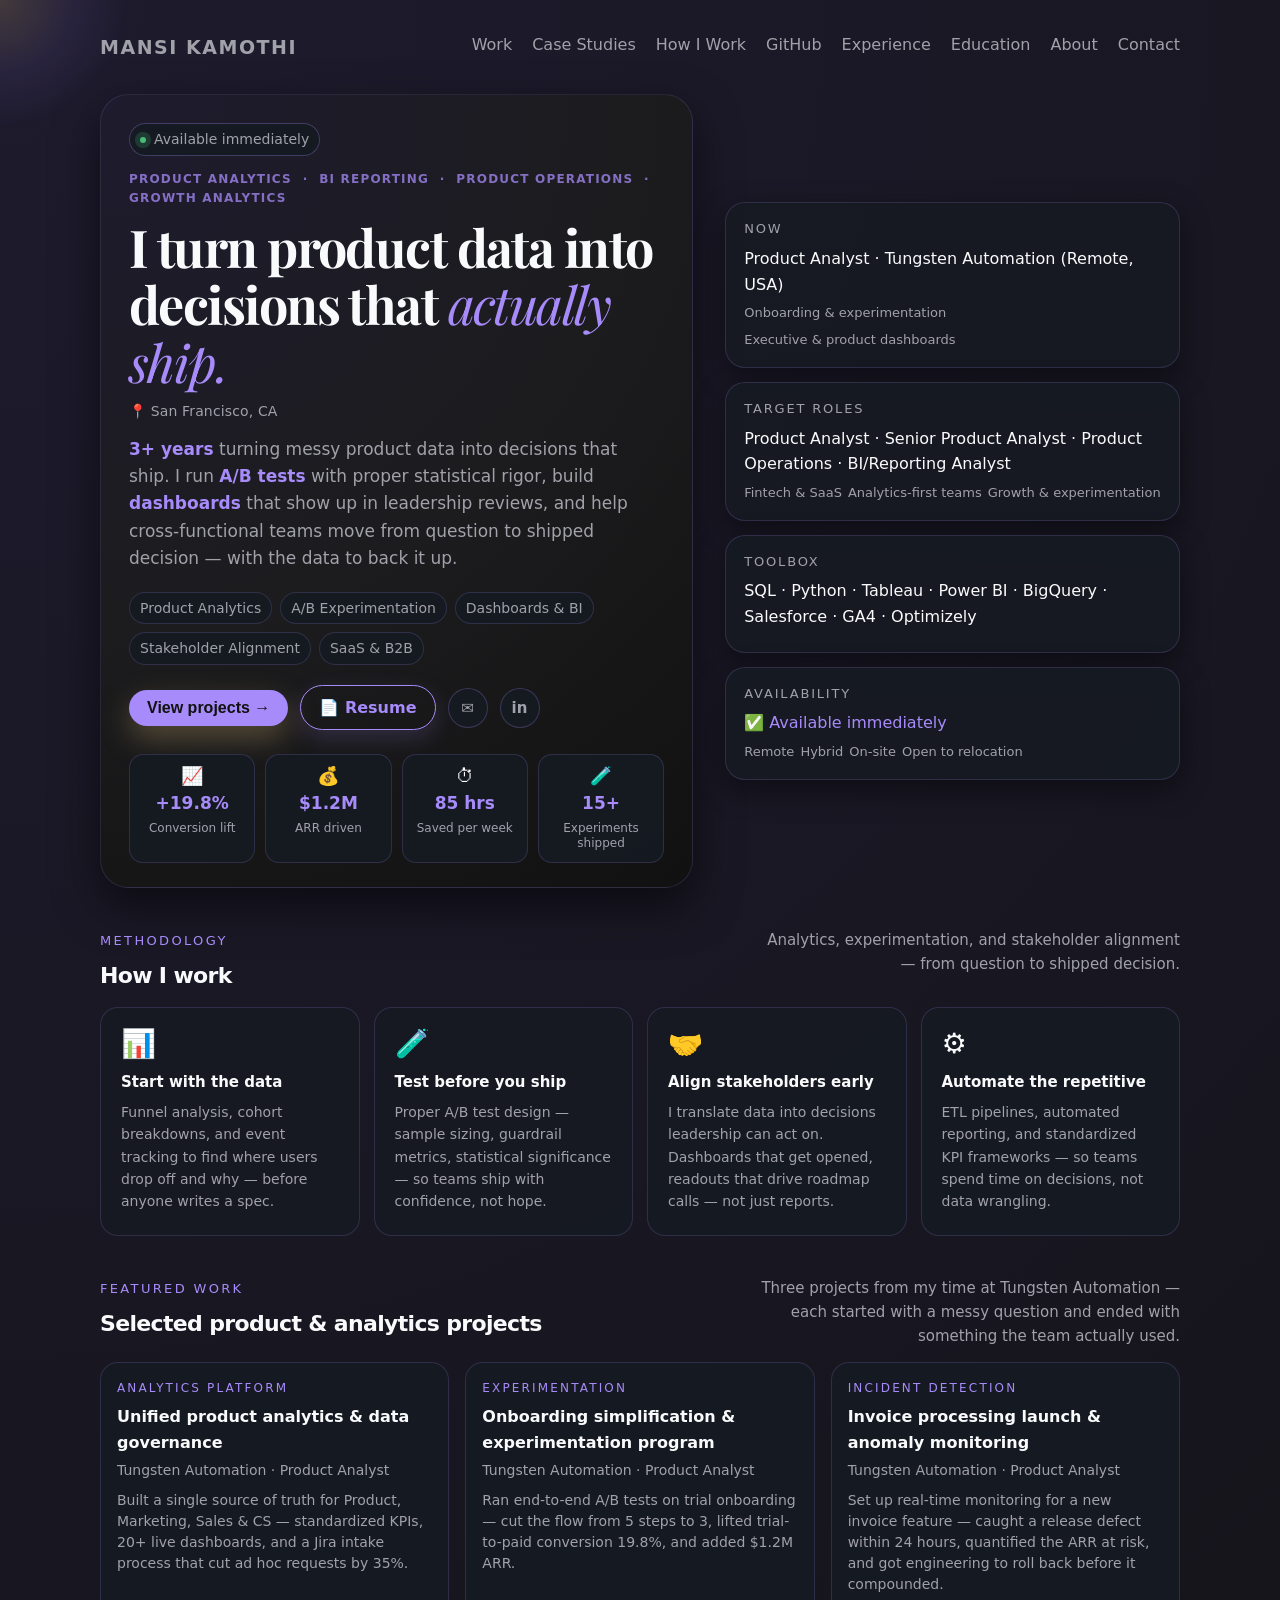
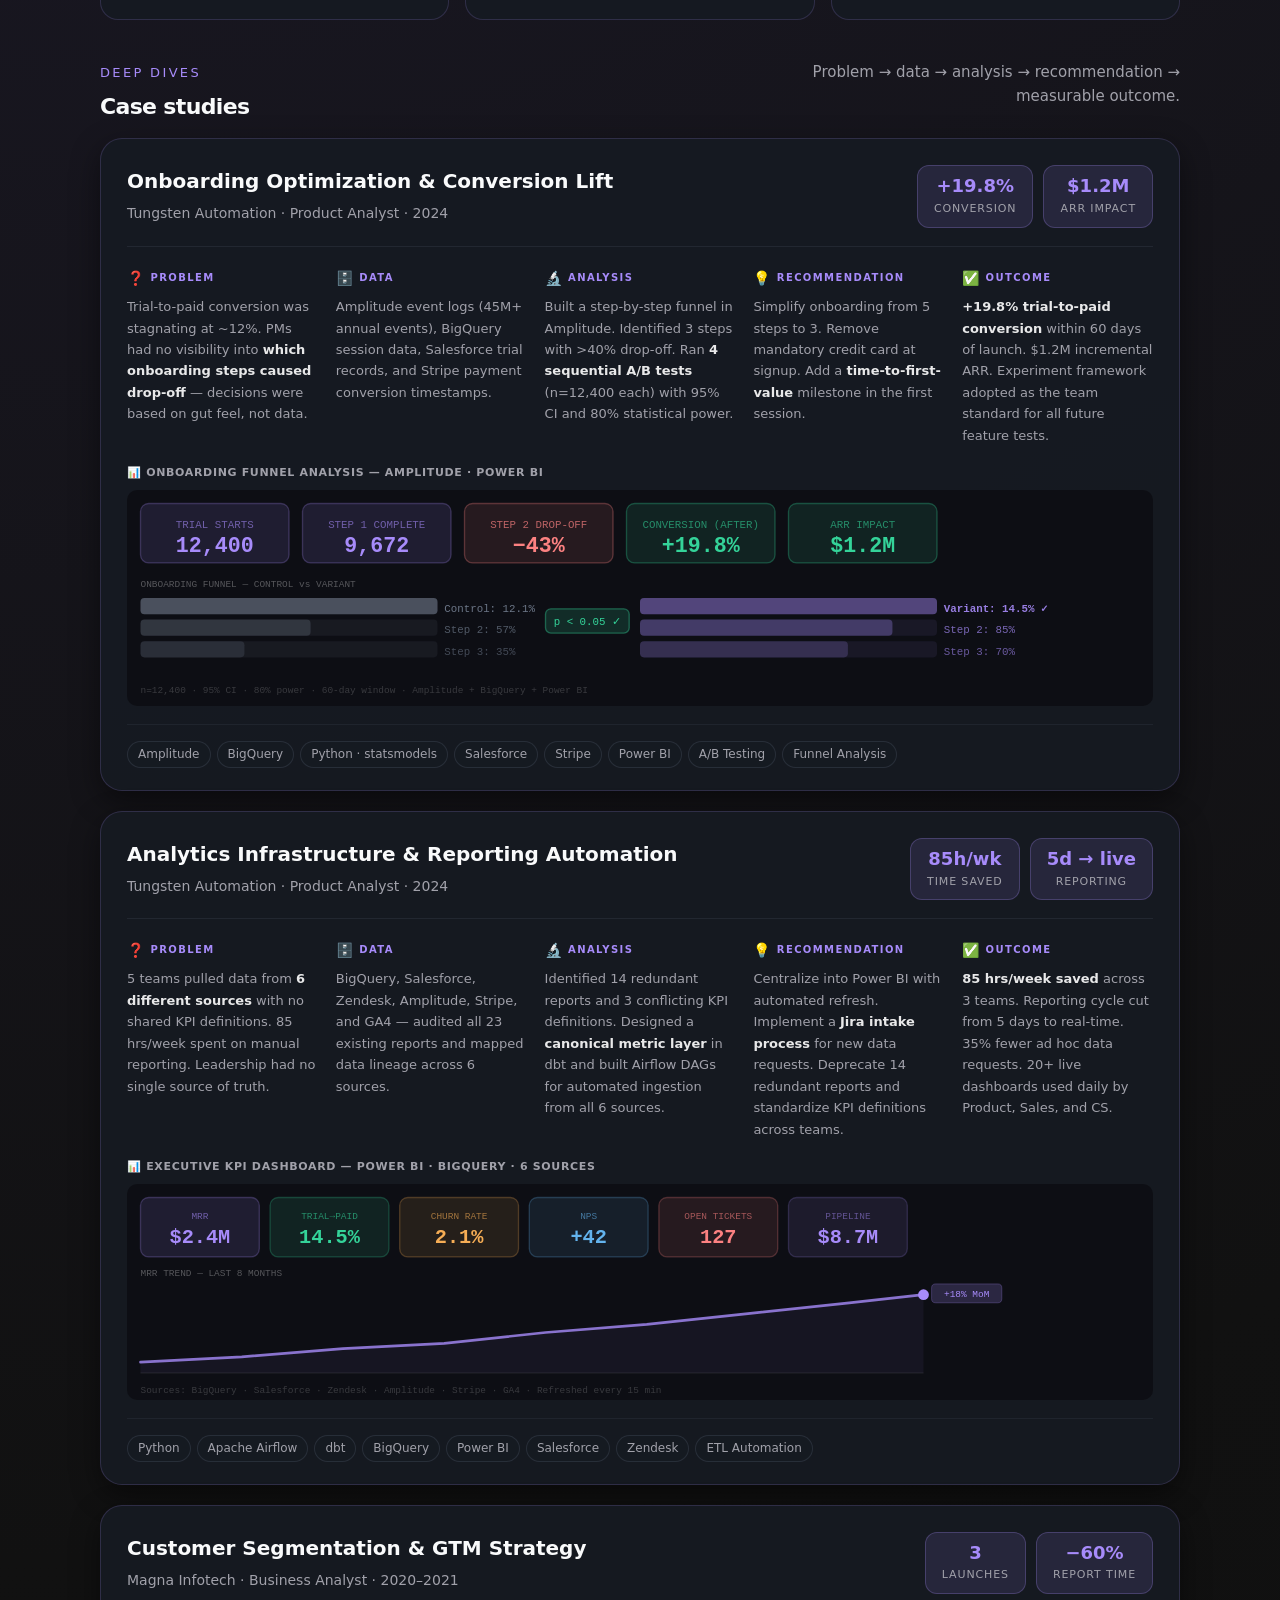
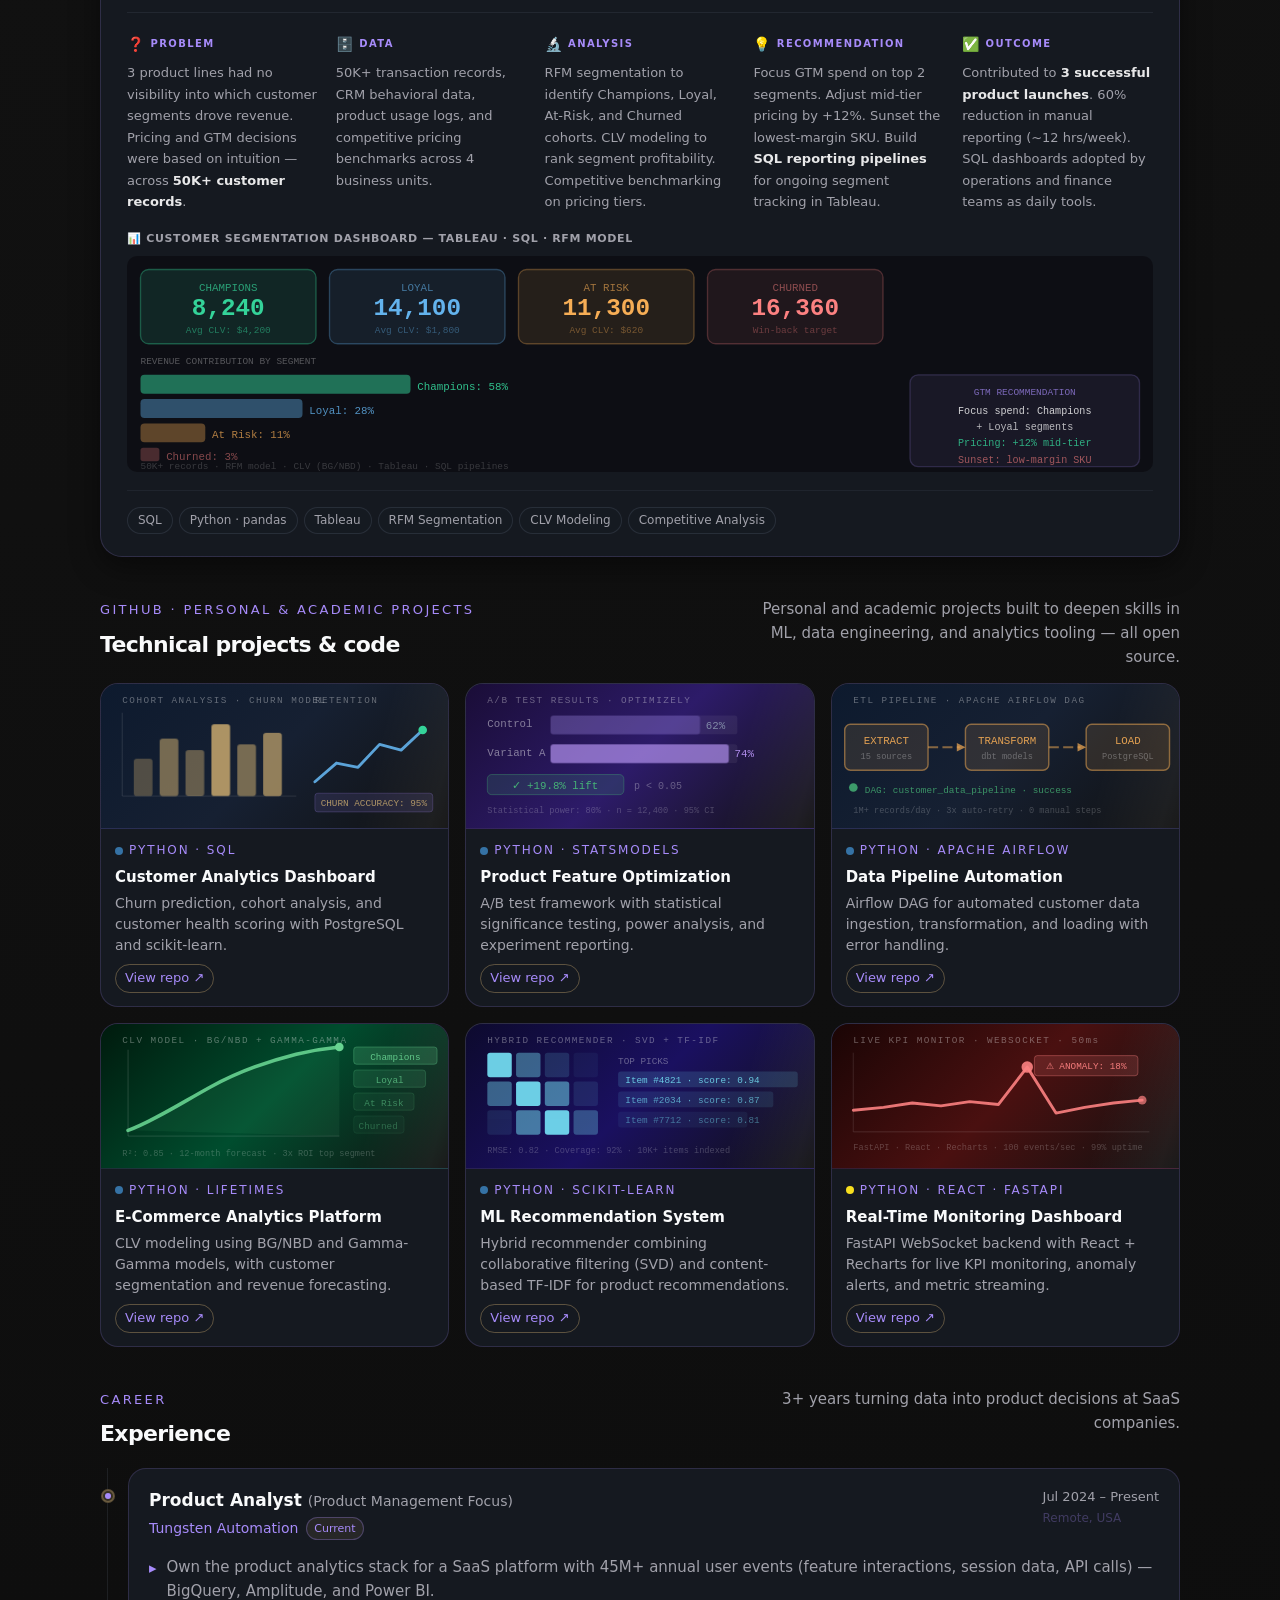
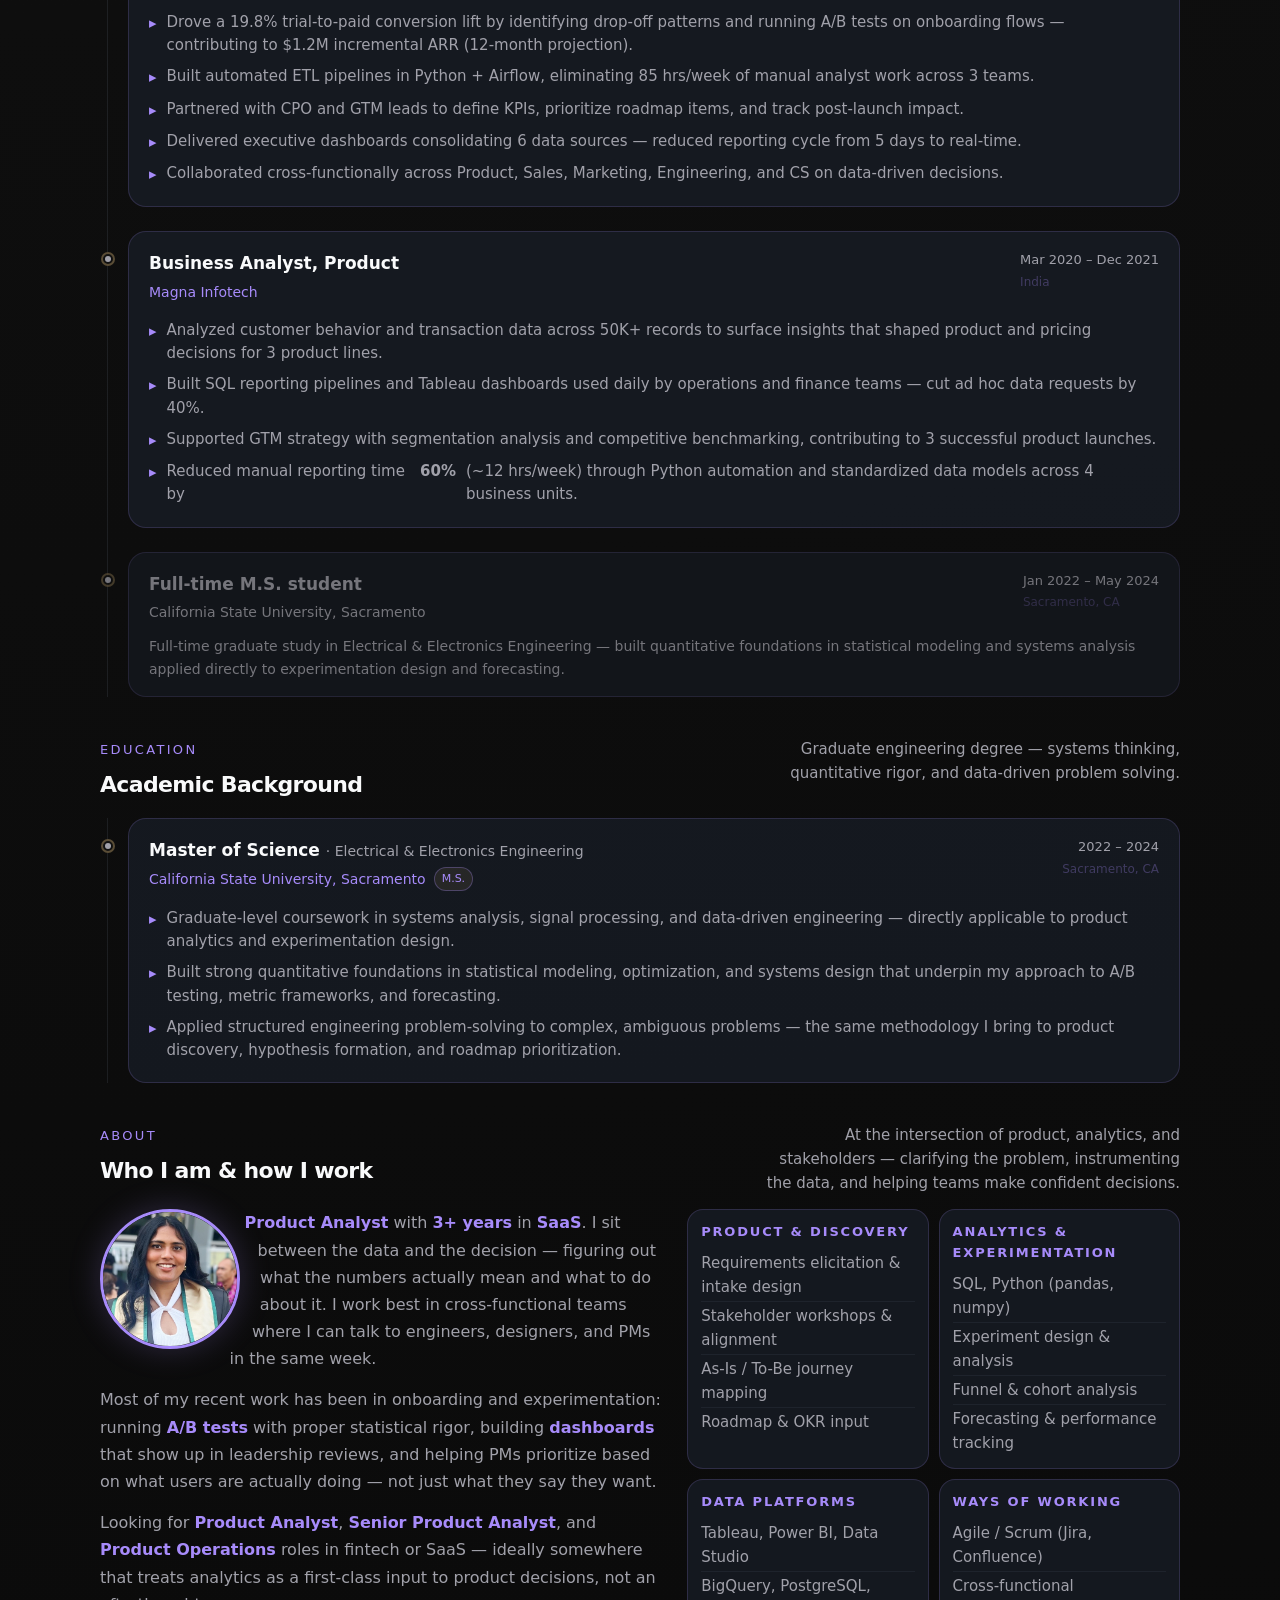
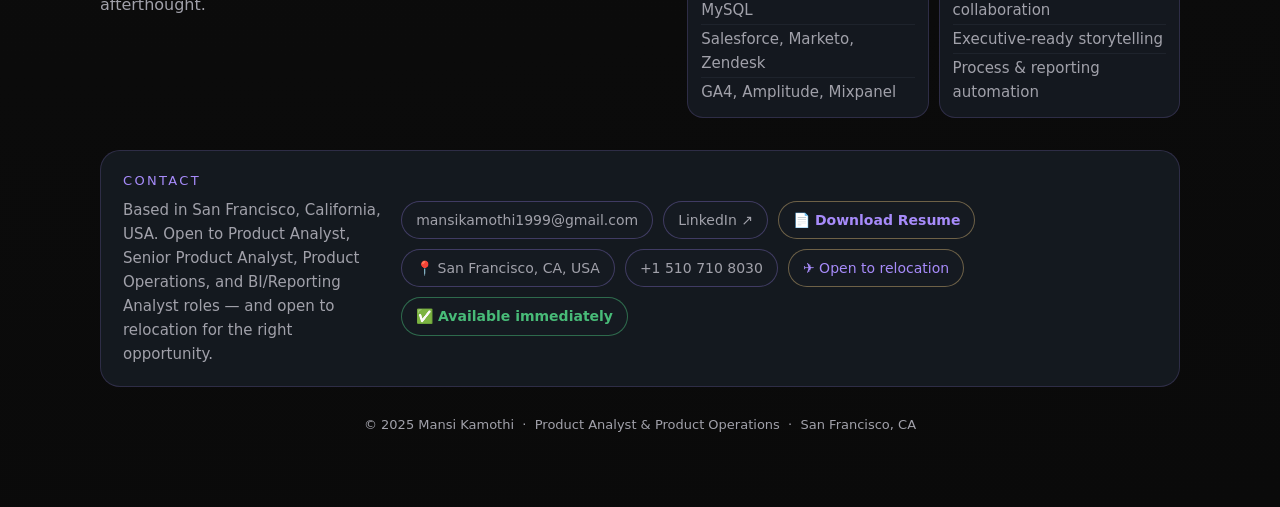
==== index.html @ a139390c "Add: dashboard mockups in case studies, boost muted text color, revert to 3+ years" ====
<!DOCTYPE html>
<html lang="en">
<head>
  <meta charset="UTF-8" />
  <meta name="viewport" content="width=device-width, initial-scale=1.0" />
  <link rel="preconnect" href="https://fonts.googleapis.com" />
  <link rel="preconnect" href="https://fonts.gstatic.com" crossorigin />
  <link href="https://fonts.googleapis.com/css2?family=Playfair+Display:ital,wght@0,600;0,700;1,400;1,600&display=swap" rel="stylesheet" />
  <title>Mansi Kamothi – Product Analyst | APM | Data Analyst Portfolio</title>
  <meta name="description" content="Mansi Kamothi — Product & Data Analyst with 3+ years in SaaS. Drove $1.2M ARR, 19.8% conversion lift, and 85 hrs/week saved. Open to APM and Product Analyst roles in fintech and SaaS." />
  <meta property="og:title" content="Mansi Kamothi – Product Analyst Portfolio" />
  <meta property="og:description" content="3+ years turning product data into decisions. $1.2M ARR · 19.8% conversion lift · 15+ experiments shipped. Open to APM & Product Analyst roles." />
  <meta property="og:type" content="website" />
  <meta name="twitter:card" content="summary" />
  <meta name="twitter:title" content="Mansi Kamothi – Product Analyst Portfolio" />
  <meta name="twitter:description" content="3+ years turning product data into decisions. $1.2M ARR · 19.8% conversion lift · 15+ experiments shipped." />
  <link rel="icon" href="data:image/svg+xml,<svg xmlns='http://www.w3.org/2000/svg' viewBox='0 0 100 100'><text y='.9em' font-size='90'>📊</text></svg>" />
  <style>
    /* ── Design tokens — Charcoal + Violet ── */
    :root {
      --bg: #111111;
      --bg-alt: #1c1c1e;
      --card: #1c1c1e;
      --accent: #a78bfa;
      --accent-2: #34d399;
      --accent-soft: rgba(167, 139, 250, 0.12);
      --text: #f9fafb;
      --muted: #a1a1aa;
      --border: rgba(167, 139, 250, 0.18);
      --shadow-soft: 0 18px 45px rgba(0,0,0,0.55);
      --shadow-subtle: 0 10px 30px rgba(0,0,0,0.45);
    }

    * { box-sizing: border-box; margin: 0; padding: 0; }

    body {
      font-family: system-ui, -apple-system, BlinkMacSystemFont, 'SF Pro Text', sans-serif;
      background: radial-gradient(circle at top left, #1e1b2e 0, #111111 45%, #0a0a0a 100%);
      color: var(--text);
      line-height: 1.6;
      -webkit-font-smoothing: antialiased;
      cursor: none;
    }

    a { color: inherit; text-decoration: none; }

    /* ── Scroll progress bar ── */
    #scroll-progress {
      position: fixed;
      top: 0; left: 0;
      height: 3px;
      width: 0%;
      background: linear-gradient(90deg, var(--accent), var(--accent-2));
      z-index: 9999;
      transition: width 0.1s linear;
      border-radius: 0 2px 2px 0;
    }

    /* ── Cursor glow ── */
    /* ── Bold keyword highlight for recruiters ── */
    .hero-subtitle strong,
    .about-grid strong {
      color: var(--accent);
      font-weight: 700;
    }

    #cursor-glow {
      position: fixed;
      width: 260px; height: 260px;
      border-radius: 50%;
      background: radial-gradient(circle, rgba(200,169,110,0.22) 0%, rgba(167,139,250,0.08) 40%, transparent 70%);
      pointer-events: none;
      transform: translate(-50%, -50%);
      z-index: 9998;
      transition: opacity 0.3s ease, width 0.25s ease, height 0.25s ease, background 0.25s ease;
    }
    #cursor-glow.cursor-active {
      width: 180px; height: 180px;
      background: radial-gradient(circle, rgba(200,169,110,0.45) 0%, rgba(167,139,250,0.18) 40%, transparent 70%);
    }

    /* ── Back to top ── */
    #back-to-top {
      position: fixed;
      bottom: 28px; right: 28px;
      width: 42px; height: 42px;
      border-radius: 50%;
      background: linear-gradient(135deg, var(--accent), var(--accent-2));
      border: none;
      cursor: pointer;
      display: flex; align-items: center; justify-content: center;
      font-size: 20px; color: #111111;
      box-shadow: 0 8px 24px rgba(200,169,110,0.4);
      opacity: 0; transform: translateY(12px);
      transition: opacity 0.3s ease, transform 0.3s ease;
      z-index: 9997;
    }
    #back-to-top.visible { opacity: 1; transform: translateY(0); }
    #back-to-top:hover { transform: translateY(-2px); }

    /* ── Layout ── */
    .page { max-width: 1120px; margin: 0 auto; padding: 32px 20px 72px; }

    /* ── Header ── */
    header {
      display: flex; justify-content: space-between; align-items: center;
      margin-bottom: 32px;
    }
    .logo {
      font-weight: 700; letter-spacing: 0.08em; font-size: 19px;
      text-transform: uppercase; color: var(--muted);
    }
    nav { display: flex; gap: 20px; font-size: 16px; color: var(--muted); }
    nav a { position: relative; padding-bottom: 4px; }
    nav a::after {
      content: ""; position: absolute; left: 0; bottom: 0;
      width: 0; height: 2px; border-radius: 999px;
      background: linear-gradient(90deg, var(--accent), var(--accent-2));
      transition: width 0.2s ease-out;
    }
    nav a:hover::after { width: 100%; }

    /* ── Hero ── */
    .hero {
      display: grid;
      grid-template-columns: minmax(0, 3fr) minmax(0, 2.3fr);
      gap: 32px; margin-bottom: 40px; align-items: center;
    }
    .hero-main {
      background: radial-gradient(circle at top left, #1e1b2e 0, #1c1c1e 55%, #111111 100%);
      border-radius: 28px; padding: 28px 28px 24px;
      box-shadow: var(--shadow-soft);
      border: 1px solid rgba(167,139,250,0.15);
      position: relative; overflow: hidden;
    }
    .hero-chip {
      display: inline-flex; align-items: center; gap: 8px;
      font-size: 14px; padding: 4px 10px; border-radius: 999px;
      background: rgba(22,27,34,0.9); border: 1px solid rgba(167,139,250,0.3);
      color: var(--muted); margin-bottom: 14px; backdrop-filter: blur(10px);
    }
    .hero-chip-dot {
      width: 6px; height: 6px; border-radius: 999px; background: #48bb78;
      box-shadow: 0 0 0 5px rgba(72,187,120,0.2);
      animation: pulse-dot 2s ease-in-out infinite;
    }
    @keyframes pulse-dot {
      0%, 100% { box-shadow: 0 0 0 5px rgba(72,187,120,0.2); }
      50% { box-shadow: 0 0 0 8px rgba(72,187,120,0.08); }
    }
    .hero-title {
      font-family: 'Playfair Display', Georgia, serif;
      font-size: clamp(34px, 5vw, 52px);
      font-weight: 700;
      letter-spacing: -0.03em;
      line-height: 1.1;
      margin-bottom: 10px;
    }
    .hero-title em {
      font-style: italic;
      font-weight: 400;
      color: var(--accent);
    }
    .hero-subtitle {
      font-size: 17px; color: var(--muted); max-width: 500px; margin-bottom: 20px;
    }
    .hero-tags { display: flex; flex-wrap: wrap; gap: 8px; margin-bottom: 20px; font-size: 14px; }
    .tag {
      padding: 4px 10px; border-radius: 999px;
      border: 1px solid var(--border); color: var(--muted);
      background: rgba(22,27,34,0.9);
      transition: border-color 0.2s, color 0.2s;
    }
    .tag:hover { border-color: var(--accent); color: var(--accent); }
    .hero-actions { display: flex; flex-wrap: wrap; gap: 12px; align-items: center; }
    .btn-primary {
      padding: 9px 18px; border-radius: 999px; border: none; cursor: pointer;
      background: var(--accent);
      color: #111111; font-weight: 700; font-size: 16px;
      display: inline-flex; align-items: center; gap: 8px;
      box-shadow: 0 12px 30px rgba(200,169,110,0.35);
      transition: transform 0.15s ease, box-shadow 0.15s ease;
    }
    .btn-primary:hover { transform: translateY(-1px); box-shadow: 0 16px 36px rgba(200,169,110,0.5); }
    .btn-ghost {
      padding: 8px 14px; border-radius: 999px;
      border: 1px solid rgba(167,139,250,0.3);
      background: rgba(22,27,34,0.9); color: var(--muted); font-size: 15px;
      display: inline-flex; align-items: center; gap: 6px; cursor: pointer;
      transition: border-color 0.2s, color 0.2s;
    }
    .btn-ghost:hover { border-color: var(--accent); color: var(--accent); }
    .hero-metrics {
      display: grid; grid-template-columns: repeat(4, minmax(0,1fr));
      gap: 10px; margin-top: 24px; font-size: 14px;
    }
    .metric-card {
      background: rgba(22,27,34,0.95); border-radius: 14px;
      padding: 12px 10px 10px; border: 1px solid var(--border);
      text-align: center;
      transition: border-color 0.2s, transform 0.15s;
    }
    .metric-card:hover { border-color: rgba(200,169,110,0.5); transform: translateY(-2px); }
    .metric-icon { font-size: 18px; margin-bottom: 5px; line-height: 1; }
    .metric-label { color: var(--muted); margin-top: 3px; font-size: 12px; line-height: 1.3; }
    .metric-value { font-weight: 700; font-size: 17px; color: var(--accent); }
    /* Hero name label */
    .hero-name {
      font-size: 13px; font-weight: 600; letter-spacing: 0.14em;
      text-transform: uppercase; color: var(--accent);
      margin-bottom: 10px; opacity: 0.85;
    }
    /* Icon-only CTA links */
    .hero-icon-link {
      width: 40px; height: 40px; border-radius: 50%;
      border: 1px solid rgba(167,139,250,0.25);
      background: rgba(22,27,34,0.9);
      display: inline-flex; align-items: center; justify-content: center;
      color: var(--muted); font-size: 15px; font-weight: 700;
      text-decoration: none;
      transition: border-color 0.2s, color 0.2s, transform 0.15s;
    }
    .hero-icon-link:hover { border-color: var(--accent); color: var(--accent); transform: translateY(-1px); }

    /* ── Hero side ── */
    .hero-side { display: flex; flex-direction: column; gap: 14px; }
    .pill-card {
      background: rgba(22,27,34,0.92); border-radius: 20px; padding: 16px 18px;
      border: 1px solid var(--border); box-shadow: var(--shadow-subtle);
      transition: border-color 0.2s, transform 0.15s;
    }
    .pill-card:hover { border-color: rgba(200,169,110,0.4); transform: translateY(-1px); }
    .pill-title {
      font-size: 13px; text-transform: uppercase; letter-spacing: 0.14em;
      color: var(--muted); margin-bottom: 6px;
    }
    .pill-main { font-size: 16px; margin-bottom: 6px; }
    .pill-tags { display: flex; flex-wrap: wrap; gap: 6px; font-size: 13px; color: var(--muted); }

    /* ── Section headers ── */
    .section-label {
      font-size: 13px; letter-spacing: 0.18em; text-transform: uppercase;
      color: var(--accent); margin-bottom: 6px;
    }
    .section-header {
      display: flex; justify-content: space-between; align-items: baseline;
      margin-bottom: 14px; margin-top: 40px;
    }
    .section-title { font-size: 22px; letter-spacing: -0.03em; }
    .section-subtitle { font-size: 15px; color: var(--muted); max-width: 420px; text-align: right; }

    /* ── Projects grid ── */
    .projects-grid {
      display: grid; grid-template-columns: repeat(3, minmax(0,1fr));
      gap: 16px; margin-bottom: 10px;
    }
    .project-card {
      background: rgba(22,27,34,0.92); border-radius: 18px;
      padding: 16px 16px 14px; border: 1px solid var(--border);
      cursor: pointer; display: flex; flex-direction: column;
      transition: transform 0.14s ease-out, box-shadow 0.14s ease-out, border-color 0.14s ease-out;
      animation: card-hint-pulse 3s ease-in-out infinite;
    }
    @keyframes card-hint-pulse {
      0%, 100% { box-shadow: 0 0 0 0 rgba(200,169,110,0); }
      50% { box-shadow: 0 0 0 4px rgba(167,139,250,0.12); }
    }
    .project-card:hover {
      transform: translateY(-3px); box-shadow: var(--shadow-subtle);
      border-color: rgba(200,169,110,0.7);
      animation: none;
    }
    .project-chip {
      font-size: 12px; text-transform: uppercase; letter-spacing: 0.18em;
      color: var(--accent); margin-bottom: 6px;
    }
    .project-title { font-size: 16px; margin-bottom: 4px; font-weight: 600; }
    .project-role { font-size: 14px; color: var(--muted); margin-bottom: 8px; }
    .project-meta { font-size: 14px; color: var(--muted); line-height: 1.5; flex: 1; }
    .gh-bar { transform-origin: bottom center; animation: gh-bar-grow 1s ease-out both; }
    @keyframes gh-bar-grow { from { transform: scaleY(0); } to { transform: scaleY(1); } }
    .gh-line-path { stroke-dasharray: 400; stroke-dashoffset: 400; animation: gh-line-draw 1.4s ease-out both 0.2s; }
    @keyframes gh-line-draw { to { stroke-dashoffset: 0; } }
    .gh-pulse { animation: gh-pulse-anim 1.6s ease-in-out infinite; }
    @keyframes gh-pulse-anim { 0%,100%{r:3;opacity:1} 50%{r:6;opacity:0.5} }
    .gh-flow { stroke-dasharray: 7,3; animation: gh-flow-move 1.5s linear infinite; }
    @keyframes gh-flow-move { from{stroke-dashoffset:10} to{stroke-dashoffset:0} }
    .project-mini-metrics {
      display: grid; grid-template-columns: repeat(2, minmax(0,1fr));
      gap: 6px; margin-top: 10px;
      max-height: 0; overflow: hidden;
      transition: max-height 0.35s ease, opacity 0.3s ease, padding 0.35s ease;
      opacity: 0; padding: 0 1px;
    }
    .project-card:hover .project-mini-metrics { max-height: 80px; opacity: 1; padding: 2px 1px; }
    .project-mini-metric {
      background: rgba(200,169,110,0.09); border-radius: 8px;
      padding: 5px 8px; border: 1px solid rgba(200,169,110,0.45);
      text-align: center;
      transform: translateY(6px);
      transition: transform 0.3s ease;
    }
    .project-card:hover .project-mini-metric { transform: translateY(0); }
    .project-card:hover .project-mini-metric:nth-child(2) { transition-delay: 0.07s; }
    .project-mini-val { font-size: 15px; font-weight: 700; color: var(--accent); line-height: 1.2; }
    .project-mini-lbl { font-size: 11px; color: var(--muted); text-transform: uppercase; letter-spacing: 0.1em; }
    .project-card-footer {
      display: flex; align-items: center; justify-content: space-between;
      margin-top: auto; padding-top: 8px;
      border-top: 1px solid rgba(148,163,184,0.08);
    }
    .project-card-badge {
      font-size: 11px; text-transform: uppercase; letter-spacing: 0.14em;
      color: var(--accent); background: var(--accent-soft);
      border: 1px solid rgba(167,139,250,0.3); border-radius: 999px;
      padding: 2px 7px;
    }
    .project-card-cta {
      font-size: 13px; color: var(--accent);
      display: flex; align-items: center; gap: 4px;
      opacity: 0.6; transition: opacity 0.2s, letter-spacing 0.2s;
    }
    .project-card:hover .project-card-cta { opacity: 1; letter-spacing: 0.02em; }

    /* ── Case studies ── */
    .case-study {
      background: rgba(22,27,34,0.9); border-radius: 22px;
      padding: 22px 22px 20px; border: 1px solid var(--border);
      margin-top: 14px; margin-bottom: 16px; box-shadow: var(--shadow-subtle);
      transition: border-color 0.2s;
    }
    .case-study:hover { border-color: rgba(167,139,250,0.3); }
    .case-header { display: flex; justify-content: space-between; gap: 16px; margin-bottom: 14px; }
    .case-title { font-size: 19px; margin-bottom: 4px; font-weight: 600; }
    .case-tagline { font-size: 15px; color: var(--muted); }
    .case-meta { font-size: 13px; color: var(--muted); text-align: right; min-width: 170px; }
    .pill-row { display: flex; flex-wrap: wrap; gap: 8px; margin-top: 6px; }
    .pill-small {
      border-radius: 999px; background: rgba(22,27,34,0.95);
      border: 1px solid var(--border); padding: 3px 9px; font-size: 13px;
    }
    .case-body {
      display: grid; grid-template-columns: minmax(0,1.8fr) minmax(0,1.4fr);
      gap: 20px; margin-top: 8px;
    }
    .case-column h4 {
      font-size: 13px; letter-spacing: 0.16em; text-transform: uppercase;
      color: var(--accent); margin-bottom: 6px; margin-top: 14px;
    }
    .case-column h4:first-child { margin-top: 0; }
    .case-column p { font-size: 15px; color: var(--muted); margin-bottom: 8px; line-height: 1.6; }
    .case-column ul { padding-left: 16px; margin-bottom: 6px; }
    .case-column li { font-size: 15px; color: var(--muted); margin-bottom: 4px; line-height: 1.55; }
    .case-column li strong { color: var(--text); }
    .metrics-row { display: flex; flex-wrap: wrap; gap: 8px; margin-top: 10px; }
    .metric-pill {
      border-radius: 999px; background: var(--accent-soft); color: var(--accent);
      font-size: 13px; padding: 4px 10px; border: 1px solid rgba(200,169,110,0.4);
    }

    /* ── GitHub projects (animated thumbnail grid) ── */
    .gh-grid {
      display: grid;
      grid-template-columns: repeat(3, minmax(0,1fr));
      gap: 16px;
    }
    .gh-card {
      background: rgba(22,27,34,0.92);
      border-radius: 18px;
      border: 1px solid var(--border);
      overflow: hidden;
      display: block;
      transition: transform 0.2s ease-out, box-shadow 0.2s ease-out, border-color 0.2s ease-out;
    }
    .gh-card:hover {
      transform: translateY(-5px);
      box-shadow: 0 20px 50px rgba(0,0,0,0.5);
      border-color: rgba(200,169,110,0.8);
    }
    .gh-thumb {
      width: 100%; aspect-ratio: 2.4/1;
      display: flex; align-items: center; justify-content: center;
      position: relative; overflow: hidden;
      border-bottom: 1px solid var(--border);
    }
    .gh-thumb::after {
      content: "";
      position: absolute; inset: 0;
      background: linear-gradient(105deg, transparent 40%, rgba(255,255,255,0.05) 50%, transparent 60%);
      background-size: 200% 100%;
      animation: gh-shimmer 3s ease-in-out infinite;
    }
    @keyframes gh-shimmer {
      0% { background-position: 200% 0; }
      100% { background-position: -200% 0; }
    }
    .gh-icon {
      font-size: 40px; z-index: 2; position: relative;
      filter: drop-shadow(0 0 14px currentColor);
      animation: gh-float 3.5s ease-in-out infinite;
    }
    @keyframes gh-float {
      0%,100% { transform: translateY(0) scale(1); }
      50% { transform: translateY(-7px) scale(1.05); }
    }
    .gh-dot {
      position: absolute; border-radius: 50%;
      background: rgba(255,255,255,0.1);
      animation: gh-rise linear infinite;
    }
    @keyframes gh-rise {
      0% { transform: translateY(110%) scale(0.3); opacity: 0; }
      20% { opacity: 0.8; }
      80% { opacity: 0.3; }
      100% { transform: translateY(-110%) scale(1.1); opacity: 0; }
    }
    .gh-repo-label {
      position: absolute; bottom: 7px; left: 12px;
      font-size: 11px; letter-spacing: 0.14em; text-transform: uppercase;
      color: rgba(255,255,255,0.4); z-index: 3;
    }
    .gh-octo {
      position: absolute; top: 10px; right: 12px;
      width: 20px; height: 20px; z-index: 3;
      opacity: 0.4; transition: opacity 0.2s;
      fill: white;
    }
    .gh-card:hover .gh-octo { opacity: 0.9; }
    .gh-body { padding: 12px 14px 13px; }
    .gh-lang {
      display: flex; align-items: center; gap: 6px;
      font-size: 12px; text-transform: uppercase; letter-spacing: 0.16em;
      color: var(--accent); margin-bottom: 5px;
    }
    .gh-dot-lang {
      width: 8px; height: 8px; border-radius: 50%; flex-shrink: 0;
    }
    .gh-title { font-size: 15px; font-weight: 600; margin-bottom: 4px; }
    .gh-desc { font-size: 14px; color: var(--muted); line-height: 1.5; margin-bottom: 8px; }
    .gh-footer {
      display: flex; align-items: center; justify-content: space-between;
      font-size: 13px; color: var(--muted);
    }
    .gh-link {
      font-size: 13px; color: var(--accent);
      border: 1px solid rgba(200,169,110,0.4);
      border-radius: 999px; padding: 3px 9px;
      transition: background 0.15s, border-color 0.15s;
    }
    .gh-link:hover { background: var(--accent-soft); border-color: var(--accent); }
    @media (max-width: 900px) { .gh-grid { grid-template-columns: repeat(2, minmax(0,1fr)); } }
    @media (max-width: 640px) { .gh-grid { grid-template-columns: minmax(0,1fr); } }

    /* ── Experience ── */
    .exp-section { margin-top: 40px; }
    .exp-timeline { position: relative; padding-left: 28px; margin-top: 16px; }
    .exp-timeline::before {
      content: ''; position: absolute; left: 7px; top: 0; bottom: 0;
      width: 1px; background: rgba(148,163,184,0.12);
    }
    .exp-item {
      position: relative; margin-bottom: 24px;
      background: rgba(22,27,34,0.92); border-radius: 18px;
      padding: 18px 20px 16px; border: 1px solid var(--border);
      transition: border-color 0.2s, transform 0.15s;
    }
    .exp-item:hover { border-color: rgba(200,169,110,0.4); transform: translateY(-1px); }
    .exp-dot {
      position: absolute; left: -28px; top: 20px;
      width: 14px; height: 14px; border-radius: 50%;
      border: 2px solid rgba(200,169,110,0.4); background: #111111;
      display: flex; align-items: center; justify-content: center;
    }
    .exp-dot-inner {
      width: 6px; height: 6px; border-radius: 50%; background: var(--muted);
    }
    .exp-dot-inner.current {
      background: var(--accent);
      box-shadow: 0 0 0 3px rgba(200,169,110,0.2);
      animation: pulse-dot 2s ease-in-out infinite;
    }
    .exp-header { display: flex; justify-content: space-between; align-items: flex-start; gap: 12px; margin-bottom: 12px; flex-wrap: wrap; }
    .exp-role { font-size: 17px; font-weight: 600; margin-bottom: 3px; }
    .exp-company { display: flex; align-items: center; gap: 8px; font-size: 14px; color: var(--accent); }
    .exp-badge {
      font-size: 11px; padding: 2px 7px; border-radius: 999px;
      background: rgba(200,169,110,0.1); border: 1px solid rgba(167,139,250,0.3);
      color: var(--accent);
    }
    .exp-period { font-size: 13px; color: var(--muted); text-align: right; }
    .exp-location { font-size: 12px; color: rgba(167,139,250,0.3); margin-top: 2px; }
    .exp-bullets { list-style: none; padding: 0; margin: 0; }
    .exp-bullets li {
      display: flex; gap: 10px; font-size: 15px; color: var(--muted);
      padding: 4px 0; line-height: 1.55;
    }
    .exp-bullets li::before { content: '▸'; color: var(--accent); flex-shrink: 0; margin-top: 1px; }

    /* ── About ── */
    .about-grid {
      display: grid; grid-template-columns: minmax(0,1.6fr) minmax(0,1.4fr);
      gap: 24px; margin-top: 6px;
    }
    .about-grid > div > p { font-size: 16px; color: var(--muted); margin-bottom: 14px; line-height: 1.7; }
    .about-photo {
      width: 140px; height: 140px;
      border-radius: 50%;
      object-fit: cover;
      object-position: center 15%;
      border: 3px solid var(--accent);
      box-shadow: 0 0 32px rgba(167,139,250,0.22);
      float: left;
      margin-right: 24px;
      margin-bottom: 8px;
      shape-outside: circle(50%);
    }
    .skills-grid { display: grid; grid-template-columns: repeat(2, minmax(0,1fr)); gap: 10px; }
    .skills-card {
      background: rgba(22,27,34,0.92); border-radius: 16px;
      padding: 12px 13px 11px; border: 1px solid var(--border);
      transition: border-color 0.2s;
    }
    .skills-card:hover { border-color: rgba(200,169,110,0.4); }
    .skills-card h4 {
      font-size: 13px; text-transform: uppercase; letter-spacing: 0.14em;
      color: var(--accent); margin-bottom: 6px;
    }
    .skills-card ul { list-style: none; }
    .skills-card li { font-size: 15px; color: var(--muted); padding: 2px 0; }
    .skills-card li + li { border-top: 1px solid rgba(148,163,184,0.08); }

    /* ── Contact ── */
    .contact {
      margin-top: 32px; padding: 20px 22px; border-radius: 20px;
      border: 1px solid var(--border); background: rgba(22,27,34,0.9);
      display: flex; justify-content: space-between; gap: 16px; align-items: center;
    }
    .contact > div > p { font-size: 15px; color: var(--muted); margin-top: 4px; max-width: 480px; }
    .contact-links { display: flex; flex-wrap: wrap; gap: 10px; }
    .contact-pill {
      border-radius: 999px; border: 1px solid rgba(167,139,250,0.3);
      padding: 7px 14px; color: var(--muted); background: rgba(22,27,34,0.95);
      font-size: 14px; transition: border-color 0.2s, color 0.2s;
    }
    .contact-pill:hover { border-color: var(--accent); color: var(--accent); }

    footer { margin-top: 28px; font-size: 13px; color: var(--muted); text-align: center; }

    /* ── Fade-in on scroll ── */
    .fade-in {
      opacity: 0; transform: translateY(18px);
      transition: opacity 0.55s ease, transform 0.55s ease;
    }
    .fade-in.visible { opacity: 1; transform: translateY(0); }

    /* ── Responsive ── */
    @media (max-width: 900px) {
      header { flex-direction: column; align-items: flex-start; gap: 10px; }
      nav { gap: 14px; }
      .hero { grid-template-columns: minmax(0,1fr); }
      .hero-side { order: -1; }
      .case-body, .about-grid { grid-template-columns: minmax(0,1fr); }
      .projects-grid { grid-template-columns: repeat(2, minmax(0,1fr)); }
    }
    @media (max-width: 640px) {
      .page { padding: 24px 16px 56px; }
      .hero-main { padding: 20px 18px 18px; }
      .hero-metrics { grid-template-columns: repeat(2, minmax(0,1fr)); }
      .projects-grid { grid-template-columns: minmax(0,1fr); }
      .case-header { flex-direction: column; }
      .case-meta { text-align: left; }
      .contact { flex-direction: column; align-items: flex-start; }
      body { cursor: auto; }
      #cursor-glow { display: none; }
      /* ── Additional mobile fixes ── */
      .section-header { flex-direction: column; gap: 6px; margin-top: 32px; }
      .section-subtitle { text-align: left; max-width: 100%; }
      nav { flex-wrap: wrap; gap: 10px; font-size: 14px; }
      .hero-subtitle { font-size: 15px; }
      .hero-side { gap: 10px; }
      .pill-card { padding: 12px 14px; }
      .hero-actions { gap: 8px; }
      .hero-tags { gap: 6px; }
      .exp-header { gap: 8px; }
      .exp-period { text-align: left; }
      .skills-grid { grid-template-columns: minmax(0,1fr); }
      .about-grid { gap: 16px; }
    }
    @media (max-width: 480px) {
      .hero-title { font-size: 28px; }
      .hero-chip { font-size: 12px; }
      .metric-value { font-size: 15px; }
      .metric-label { font-size: 11px; }
      .btn-primary { font-size: 14px; padding: 8px 14px; }
      .btn-ghost { font-size: 13px; padding: 7px 12px; }
      .logo { font-size: 16px; }
      .exp-role { font-size: 15px; }
      .exp-bullets li { font-size: 14px; }
      .contact-links { gap: 8px; }
      .contact-pill { font-size: 13px; padding: 6px 12px; }
    }

    /* ── Project modals ── */
    .modal-overlay {
      position: fixed; inset: 0; z-index: 10000;
      background: rgba(5,7,19,0.88);
      backdrop-filter: blur(10px);
      display: flex; align-items: center; justify-content: center;
      padding: 20px;
      opacity: 0; pointer-events: none;
      transition: opacity 0.3s ease;
      cursor: auto !important;
    }
    .modal-overlay.open { opacity: 1; pointer-events: all; }
    /* Force real cursor visible inside modal for all children */
    .modal-overlay *, .modal-overlay *::before, .modal-overlay *::after {
      cursor: auto !important;
    }
    .modal-overlay .modal-close,
    .modal-overlay button,
    .modal-overlay a {
      cursor: pointer !important;
    }
    .modal-panel {
      background: #1c1c1e;
      border: 1px solid rgba(167,139,250,0.18);
      border-radius: 24px;
      width: 100%; max-width: 800px;
      max-height: 90vh; overflow-y: auto;
      transform: translateY(48px) scale(0.95);
      transition: transform 0.38s cubic-bezier(0.34,1.4,0.64,1);
      box-shadow: 0 40px 90px rgba(0,0,0,0.65);
      scrollbar-width: thin; scrollbar-color: rgba(167,139,250,0.3) transparent;
    }
    .modal-overlay.open .modal-panel { transform: translateY(0) scale(1); }
    .modal-header {
      padding: 26px 26px 22px; border-radius: 24px 24px 0 0;
      position: relative;
    }
    .modal-header-icon { font-size: 36px; margin-bottom: 10px; display: block; filter: drop-shadow(0 0 12px currentColor); }
    .modal-header h2 { font-size: 21px; letter-spacing: -0.03em; margin-bottom: 5px; color: #fff; }
    .modal-header-role { font-size: 15px; color: rgba(255,255,255,0.55); }
    .modal-close {
      position: absolute; top: 14px; right: 14px;
      width: 44px; height: 44px; border-radius: 50%;
      background: rgba(255,255,255,0.12); border: 1.5px solid rgba(255,255,255,0.22);
      color: rgba(255,255,255,0.9); font-size: 18px; cursor: pointer !important;
      display: flex; align-items: center; justify-content: center;
      transition: background 0.2s, transform 0.2s, box-shadow 0.2s;
      z-index: 10; /* above modal-header content */
    }
    .modal-close:hover {
      background: rgba(255,255,255,0.25);
      box-shadow: 0 0 0 3px rgba(167,139,250,0.3);
      transform: rotate(90deg);
    }
    .modal-content { padding: 20px 26px 26px; }
    .modal-metrics {
      display: grid; grid-template-columns: repeat(4,minmax(0,1fr));
      gap: 10px; margin-bottom: 20px;
    }
    .modal-metric {
      background: rgba(22,27,34,0.95); border-radius: 14px;
      padding: 13px 12px 11px; border: 1px solid rgba(148,163,184,0.12);
      text-align: center;
      opacity: 0; transform: translateY(14px);
      transition: opacity 0.4s ease, transform 0.4s ease;
    }
    .modal-metric.show { opacity: 1; transform: translateY(0); }
    .modal-metric-value {
      font-size: 24px; font-weight: 700; color: var(--accent);
      letter-spacing: -0.04em; line-height: 1; margin-bottom: 5px;
    }
    .modal-metric-label { font-size: 12px; color: var(--muted); text-transform: uppercase; letter-spacing: 0.12em; line-height: 1.3; }
    .modal-body {
      display: grid; grid-template-columns: minmax(0,1.15fr) minmax(0,1fr);
      gap: 14px; margin-bottom: 18px;
    }
    .modal-section-title {
      font-size: 12px; text-transform: uppercase; letter-spacing: 0.18em;
      color: var(--accent); margin-bottom: 10px;
    }
    .modal-chart-wrap, .modal-steps-wrap {
      background: rgba(22,27,34,0.7); border-radius: 14px; padding: 14px 16px;
    }
    .modal-bar-row { margin-bottom: 11px; }
    .modal-bar-row:last-child { margin-bottom: 0; }
    .modal-bar-label {
      font-size: 13px; color: var(--muted); margin-bottom: 5px;
      display: flex; justify-content: space-between;
    }
    .modal-bar-track {
      height: 5px; background: rgba(148,163,184,0.1);
      border-radius: 999px; overflow: hidden; margin-bottom: 3px;
    }
    .modal-bar-fill {
      height: 100%; border-radius: 999px; width: 0%;
      transition: width 0.9s cubic-bezier(0.4,0,0.2,1);
    }
    .modal-bar-fill.bar-before { background: rgba(148,163,184,0.25); }
    .modal-bar-fill.bar-after { background: linear-gradient(90deg, var(--accent), var(--accent-2)); }
    .modal-step {
      display: flex; align-items: flex-start; gap: 10px;
      padding: 7px 0; border-bottom: 1px solid rgba(148,163,184,0.07);
      opacity: 0; transform: translateX(-12px);
      transition: opacity 0.35s ease, transform 0.35s ease;
    }
    .modal-step.show { opacity: 1; transform: translateX(0); }
    .modal-step:last-child { border-bottom: none; }
    .modal-step-num {
      width: 20px; height: 20px; border-radius: 50%; flex-shrink: 0;
      background: var(--accent-soft); border: 1px solid rgba(200,169,110,0.35);
      color: var(--accent); font-size: 12px; font-weight: 700;
      display: flex; align-items: center; justify-content: center;
    }
    .modal-step-text { font-size: 14px; color: var(--muted); padding-top: 3px; line-height: 1.4; }
    .modal-tech { display: flex; flex-wrap: wrap; gap: 6px; margin-bottom: 20px; }
    .modal-tech-pill {
      border-radius: 999px; background: rgba(22,27,34,0.95);
      border: 1px solid rgba(200,169,110,0.2); padding: 4px 11px;
      font-size: 13px; color: var(--muted);
    }
    .modal-actions { display: flex; gap: 10px; flex-wrap: wrap; }
    .modal-btn-primary {
      padding: 9px 20px; border-radius: 999px; border: none; cursor: pointer;
      background: linear-gradient(135deg, var(--accent), var(--accent-2));
      color: #111111; font-weight: 600; font-size: 15px;
      display: inline-flex; align-items: center; gap: 7px; text-decoration: none;
      box-shadow: 0 8px 22px rgba(167,139,250,0.3);
      transition: transform 0.15s, box-shadow 0.15s;
    }
    .modal-btn-primary:hover { transform: translateY(-1px); box-shadow: 0 12px 30px rgba(200,169,110,0.42); }
    .modal-btn-ghost {
      padding: 8px 16px; border-radius: 999px;
      border: 1px solid rgba(167,139,250,0.25);
      background: transparent; color: var(--muted); font-size: 15px;
      display: inline-flex; align-items: center; gap: 7px; cursor: pointer;
      text-decoration: none; transition: border-color 0.2s, color 0.2s;
    }
    .modal-btn-ghost:hover { border-color: var(--accent); color: var(--accent); }
    /* ── Case study inside modal ── */
    .modal-case-divider { height: 1px; background: rgba(148,163,184,0.12); margin: 22px 0 18px; }
    .modal-case-body { display: grid; grid-template-columns: 1fr 1fr; gap: 20px; margin-top: 10px; }
    .modal-case-h4 {
      font-size: 11px; text-transform: uppercase; letter-spacing: 0.14em;
      color: var(--muted); margin: 14px 0 7px; font-weight: 600;
    }
    .modal-case-h4:first-child { margin-top: 0; }
    .modal-case-col p { font-size: 13px; color: var(--muted); line-height: 1.6; margin-bottom: 8px; }
    .modal-case-list { padding-left: 16px; margin: 0; }
    .modal-case-list li { font-size: 13px; color: var(--muted); line-height: 1.6; margin-bottom: 5px; }
    .modal-case-list li strong { color: rgba(255,255,255,0.9); }
    /* ── 7-section case study ── */
    .cs7 { margin-top: 10px; display: flex; flex-direction: column; }
    .cs7-section { padding: 13px 0; border-bottom: 1px solid rgba(148,163,184,0.1); }
    .cs7-section:last-child { border-bottom: none; }
    .cs7-header { display: flex; align-items: center; gap: 10px; margin-bottom: 7px; }
    .cs7-num { width: 20px; height: 20px; border-radius: 50%; background: rgba(167,139,250,0.15); color: var(--accent); font-size: 10px; font-weight: 700; display: flex; align-items: center; justify-content: center; flex-shrink: 0; }
    .cs7-label { font-size: 11px; font-weight: 600; text-transform: uppercase; letter-spacing: 0.12em; color: rgba(255,255,255,0.85); }
    .cs7-tag { font-size: 9px; font-weight: 600; letter-spacing: 0.1em; text-transform: uppercase; padding: 2px 7px; border-radius: 999px; margin-left: auto; flex-shrink: 0; }
    .cs7-tag.product { background: rgba(139,92,246,0.2); color: #a78bfa; border: 1px solid rgba(139,92,246,0.3); }
    .cs7-tag.ux { background: rgba(167,139,250,0.15); color: var(--accent); border: 1px solid rgba(167,139,250,0.25); }
    .cs7-tag.both { background: rgba(251,191,36,0.15); color: #fbbf24; border: 1px solid rgba(251,191,36,0.25); }
    .cs7-tag.outcome { background: rgba(52,211,153,0.15); color: #34d399; border: 1px solid rgba(52,211,153,0.25); }
    .cs7-body { font-size: 13px; color: var(--muted); line-height: 1.65; padding-left: 30px; }
    .cs7-body strong { color: rgba(255,255,255,0.9); }
    .cs7-body ul { padding-left: 16px; margin: 5px 0 0; }
    .cs7-body li { margin-bottom: 4px; }
    .cs7-next { font-size: 12px; color: #fbbf24; font-style: italic; margin-top: 5px; }
    .cs7-insight {
      background: rgba(167,139,250,0.08);
      border-left: 3px solid var(--accent);
      border-radius: 0 8px 8px 0;
      padding: 8px 12px;
      margin: 8px 0 4px 30px;
      font-size: 13px;
      color: rgba(255,255,255,0.85);
      font-style: italic;
      line-height: 1.5;
    }
    @media (max-width: 640px) {
      .modal-case-body { grid-template-columns: 1fr; }
    }
    @media (max-width: 640px) {
      .modal-metrics { grid-template-columns: repeat(2,minmax(0,1fr)); }
      .modal-body { grid-template-columns: minmax(0,1fr); }
      .modal-panel { border-radius: 20px; max-height: 95vh; }
    }

    /* ── Hero positioning tagline ── */
    .hero-positioning {
      font-size: 12px;
      font-weight: 600;
      letter-spacing: 0.1em;
      text-transform: uppercase;
      color: var(--accent);
      opacity: 0.75;
      margin-bottom: 10px;
    }

    /* ── How I Work ── */
    .how-grid {
      display: grid;
      grid-template-columns: repeat(4, minmax(0,1fr));
      gap: 14px;
      margin-top: 4px;
    }
    .how-card {
      background: rgba(22,27,34,0.92);
      border-radius: 18px;
      padding: 22px 20px;
      border: 1px solid var(--border);
      transition: border-color 0.2s, transform 0.15s;
    }
    .how-card:hover { border-color: rgba(167,139,250,0.4); transform: translateY(-2px); }
    .how-icon { font-size: 28px; margin-bottom: 12px; line-height: 1; }
    .how-title { font-size: 15px; font-weight: 600; margin-bottom: 7px; }
    .how-desc { font-size: 14px; color: var(--muted); line-height: 1.6; }

    /* ── Case Studies (standalone section) ── */
    .cs-section { margin-top: 14px; display: flex; flex-direction: column; gap: 20px; }
    .cs-card {
      background: rgba(22,27,34,0.92);
      border-radius: 22px;
      padding: 26px 26px 22px;
      border: 1px solid var(--border);
      box-shadow: var(--shadow-subtle);
      transition: border-color 0.2s;
    }
    .cs-card:hover { border-color: rgba(167,139,250,0.35); }
    .cs-card-header {
      display: flex;
      justify-content: space-between;
      align-items: flex-start;
      gap: 16px;
      margin-bottom: 20px;
      padding-bottom: 18px;
      border-bottom: 1px solid rgba(148,163,184,0.1);
    }
    .cs-card-title { font-size: 20px; font-weight: 600; margin-bottom: 5px; }
    .cs-card-sub { font-size: 14px; color: var(--muted); }
    .cs-card-metrics { display: flex; gap: 10px; flex-shrink: 0; }
    .cs-metric {
      background: var(--accent-soft);
      border: 1px solid rgba(167,139,250,0.25);
      border-radius: 12px;
      padding: 9px 16px;
      text-align: center;
      min-width: 84px;
    }
    .cs-metric-val { font-size: 18px; font-weight: 700; color: var(--accent); line-height: 1.2; }
    .cs-metric-lbl { font-size: 11px; color: var(--muted); text-transform: uppercase; letter-spacing: 0.08em; margin-top: 3px; }
    .cs-body {
      display: grid;
      grid-template-columns: repeat(5, minmax(0,1fr));
      gap: 18px;
    }
    .cs-col-label {
      font-size: 10px;
      font-weight: 700;
      text-transform: uppercase;
      letter-spacing: 0.14em;
      color: var(--accent);
      margin-bottom: 7px;
      display: flex;
      align-items: center;
      gap: 5px;
    }
    .cs-col-label span { font-size: 14px; }
    .cs-col-text { font-size: 13px; color: var(--muted); line-height: 1.65; }
    .cs-col-text strong { color: rgba(255,255,255,0.9); }
    .cs-tools {
      display: flex; flex-wrap: wrap; gap: 6px;
      margin-top: 18px; padding-top: 16px;
      border-top: 1px solid rgba(148,163,184,0.08);
    }
    .cs-tool-pill {
      font-size: 12px; padding: 3px 10px; border-radius: 999px;
      background: rgba(22,27,34,0.95);
      border: 1px solid rgba(148,163,184,0.15);
      color: var(--muted);
    }

    /* ── Case study dashboard mockups ── */
    .cs-dashboard {
      margin-top: 18px;
      margin-bottom: 4px;
    }
    .cs-dashboard-label {
      font-size: 11px;
      color: var(--muted);
      letter-spacing: 0.06em;
      margin-bottom: 8px;
      text-transform: uppercase;
      font-weight: 600;
    }

    /* ── Responsive: new sections ── */
    @media (max-width: 900px) {
      .how-grid { grid-template-columns: repeat(2, minmax(0,1fr)); }
      .cs-body { grid-template-columns: repeat(2, minmax(0,1fr)); }
      .cs-card-header { flex-direction: column; }
      .cs-card-metrics { flex-wrap: wrap; }
    }
    @media (max-width: 640px) {
      .how-grid { grid-template-columns: minmax(0,1fr); }
      .cs-body { grid-template-columns: minmax(0,1fr); }
    }
  </style>
</head>
<body>
  <!-- Scroll progress -->
  <div id="scroll-progress"></div>
  <!-- Cursor glow -->
  <div id="cursor-glow"></div>
  <!-- Back to top -->
  <button id="back-to-top" onclick="window.scrollTo({top:0,behavior:'smooth'})" title="Back to top">↑</button>

  <div class="page">
    <header>
      <div class="logo">MANSI KAMOTHI</div>
      <nav>
        <a href="#work">Work</a>
        <a href="#case-studies">Case Studies</a>
        <a href="#how-i-work">How I Work</a>
        <a href="#github-projects">GitHub</a>
        <a href="#experience">Experience</a>
        <a href="#education">Education</a>
        <a href="#about">About</a>
        <a href="#contact">Contact</a>
      </nav>
    </header>

    <!-- ── HERO ── -->
    <section class="hero" id="top">
      <div class="hero-main fade-in">
        <div class="hero-chip">
          <span class="hero-chip-dot"></span>
          <span>Available immediately</span>
        </div>
        <p class="hero-positioning">Product Analytics &nbsp;·&nbsp; BI Reporting &nbsp;·&nbsp; Product Operations &nbsp;·&nbsp; Growth Analytics</p>
        <h1 class="hero-title">I turn product data into decisions that <em>actually ship.</em></h1>
        <p style="margin:6px 0 14px;font-size:14px;color:var(--muted);letter-spacing:0.01em;">📍 San Francisco, CA</p>
        <p class="hero-subtitle">
          <strong>3+ years</strong> turning messy product data into decisions that ship. I run <strong>A/B tests</strong> with proper statistical rigor, build <strong>dashboards</strong> that show up in leadership reviews, and help cross-functional teams move from question to shipped decision — with the data to back it up.
        </p>
        <div class="hero-tags">
          <span class="tag">Product Analytics</span>
          <span class="tag">A/B Experimentation</span>
          <span class="tag">Dashboards &amp; BI</span>
          <span class="tag">Stakeholder Alignment</span>
          <span class="tag">SaaS &amp; B2B</span>
        </div>
        <div class="hero-actions">
          <button class="btn-primary" onclick="document.getElementById('work').scrollIntoView({behavior:'smooth'})">
            View projects &rarr;
          </button>
          <a class="btn-primary" href="MK_RESUME.pdf" target="_blank" rel="noreferrer" style="background:transparent;border:1.5px solid var(--accent);color:var(--accent);box-shadow:0 8px 22px rgba(167,139,250,0.18)">📄 Resume</a>
          <a class="hero-icon-link" href="mailto:mansikamothi1999@gmail.com" title="Email mansikamothi1999@gmail.com">✉</a>
          <a class="hero-icon-link" href="https://www.linkedin.com/in/mansikamothi" target="_blank" rel="noreferrer" title="LinkedIn">in</a>
        </div>
        <div class="hero-metrics">
          <div class="metric-card">
            <div class="metric-icon">📈</div>
            <div class="metric-value">+19.8%</div>
            <div class="metric-label">Conversion lift</div>
          </div>
          <div class="metric-card">
            <div class="metric-icon">💰</div>
            <div class="metric-value">$1.2M</div>
            <div class="metric-label">ARR driven</div>
          </div>
          <div class="metric-card">
            <div class="metric-icon">⏱</div>
            <div class="metric-value">85 hrs</div>
            <div class="metric-label">Saved per week</div>
          </div>
          <div class="metric-card">
            <div class="metric-icon">🧪</div>
            <div class="metric-value">15+</div>
            <div class="metric-label">Experiments shipped</div>
          </div>
        </div>
      </div>

      <div class="hero-side">
        <div class="pill-card fade-in" style="transition-delay:0.1s">
          <div class="pill-title">Now</div>
          <div class="pill-main">Product Analyst &middot; Tungsten Automation (Remote, USA)</div>
          <div class="pill-tags">
            <span>Onboarding &amp; experimentation</span>
            <span>Executive &amp; product dashboards</span>
          </div>
        </div>
        <div class="pill-card fade-in" style="transition-delay:0.2s">
          <div class="pill-title">Target roles</div>
          <div class="pill-main">Product Analyst &middot; Senior Product Analyst &middot; Product Operations &middot; BI/Reporting Analyst</div>
          <div class="pill-tags">
            <span>Fintech &amp; SaaS</span>
            <span>Analytics-first teams</span>
            <span>Growth &amp; experimentation</span>
          </div>
        </div>
        <div class="pill-card fade-in" style="transition-delay:0.3s">
          <div class="pill-title">Toolbox</div>
          <div class="pill-main">SQL &middot; Python &middot; Tableau &middot; Power BI &middot; BigQuery &middot; Salesforce &middot; GA4 &middot; Optimizely</div>
        </div>
        <div class="pill-card fade-in" style="transition-delay:0.4s">
          <div class="pill-title">Availability</div>
          <div class="pill-main" style="color:var(--accent)">✅ Available immediately</div>
          <div class="pill-tags">
            <span>Remote</span>
            <span>Hybrid</span>
            <span>On-site</span>
            <span>Open to relocation</span>
          </div>
        </div>
      </div>
    </section>

    <!-- ── HOW I WORK ── -->
    <section id="how-i-work">
      <div class="section-header fade-in">
        <div>
          <div class="section-label">Methodology</div>
          <h2 class="section-title">How I work</h2>
        </div>
        <p class="section-subtitle">Analytics, experimentation, and stakeholder alignment — from question to shipped decision.</p>
      </div>
      <div class="how-grid">
        <div class="how-card fade-in" style="transition-delay:0.05s">
          <div class="how-icon">📊</div>
          <div class="how-title">Start with the data</div>
          <div class="how-desc">Funnel analysis, cohort breakdowns, and event tracking to find where users drop off and why — before anyone writes a spec.</div>
        </div>
        <div class="how-card fade-in" style="transition-delay:0.1s">
          <div class="how-icon">🧪</div>
          <div class="how-title">Test before you ship</div>
          <div class="how-desc">Proper A/B test design — sample sizing, guardrail metrics, statistical significance — so teams ship with confidence, not hope.</div>
        </div>
        <div class="how-card fade-in" style="transition-delay:0.15s">
          <div class="how-icon">🤝</div>
          <div class="how-title">Align stakeholders early</div>
          <div class="how-desc">I translate data into decisions leadership can act on. Dashboards that get opened, readouts that drive roadmap calls — not just reports.</div>
        </div>
        <div class="how-card fade-in" style="transition-delay:0.2s">
          <div class="how-icon">⚙️</div>
          <div class="how-title">Automate the repetitive</div>
          <div class="how-desc">ETL pipelines, automated reporting, and standardized KPI frameworks — so teams spend time on decisions, not data wrangling.</div>
        </div>
      </div>
    </section>

    <!-- ── FEATURED WORK ── -->
    <section id="work">
      <div class="section-header fade-in">
        <div>
          <div class="section-label">Featured work</div>
          <h2 class="section-title">Selected product &amp; analytics projects</h2>
        </div>
        <p class="section-subtitle">
          Three projects from my time at Tungsten Automation — each started with a messy question
          and ended with something the team actually used.
        </p>
      </div>

      <div class="projects-grid">
        <a href="#" class="project-card fade-in" style="transition-delay:0.05s" onclick="openModal(event,'governance')">
          <div class="project-chip">Analytics platform</div>
          <div class="project-title">Unified product analytics &amp; data governance</div>
          <div class="project-role">Tungsten Automation &middot; Product Analyst</div>
          <div class="project-meta">Built a single source of truth for Product, Marketing, Sales &amp; CS — standardized KPIs, 20+ live dashboards, and a Jira intake process that cut ad hoc requests by 35%.</div>
          <div class="project-mini-metrics">
            <div class="project-mini-metric">
              <div class="project-mini-val">+35%</div>
              <div class="project-mini-lbl">Faster decisions</div>
            </div>
            <div class="project-mini-metric">
              <div class="project-mini-val">85h/wk</div>
              <div class="project-mini-lbl">Time saved</div>
            </div>
          </div>
        </a>
        <a href="#" class="project-card fade-in" style="transition-delay:0.1s" onclick="openModal(event,'onboarding')">
          <div class="project-chip">Experimentation</div>
          <div class="project-title">Onboarding simplification &amp; experimentation program</div>
          <div class="project-role">Tungsten Automation &middot; Product Analyst</div>
          <div class="project-meta">Ran end-to-end A/B tests on trial onboarding — cut the flow from 5 steps to 3, lifted trial-to-paid conversion 19.8%, and added $1.2M ARR.</div>
          <div class="project-mini-metrics">
            <div class="project-mini-metric">
              <div class="project-mini-val">+19.8%</div>
              <div class="project-mini-lbl">Conversion lift</div>
            </div>
            <div class="project-mini-metric">
              <div class="project-mini-val">$1.2M</div>
              <div class="project-mini-lbl">ARR impact</div>
            </div>
          </div>
        </a>
        <a href="#" class="project-card fade-in" style="transition-delay:0.15s" onclick="openModal(event,'incident')">
          <div class="project-chip">Incident detection</div>
          <div class="project-title">Invoice processing launch &amp; anomaly monitoring</div>
          <div class="project-role">Tungsten Automation &middot; Product Analyst</div>
          <div class="project-meta">Set up real-time monitoring for a new invoice feature — caught a release defect within 24 hours, quantified the ARR at risk, and got engineering to roll back before it compounded.</div>
          <div class="project-mini-metrics">
            <div class="project-mini-metric">
              <div class="project-mini-val">24h</div>
              <div class="project-mini-lbl">Detection time</div>
            </div>
            <div class="project-mini-metric">
              <div class="project-mini-val">2→18%</div>
              <div class="project-mini-lbl">Error spike caught</div>
            </div>
          </div>
        </a>
      </div>
    </section>

    <!-- ── CASE STUDIES ── -->
    <section id="case-studies">
      <div class="section-header fade-in">
        <div>
          <div class="section-label">Deep dives</div>
          <h2 class="section-title">Case studies</h2>
        </div>
        <p class="section-subtitle">Problem → data → analysis → recommendation → measurable outcome.</p>
      </div>
      <div class="cs-section">

        <!-- Case Study 1: Onboarding -->
        <div class="cs-card fade-in">
          <div class="cs-card-header">
            <div>
              <div class="cs-card-title">Onboarding Optimization &amp; Conversion Lift</div>
              <div class="cs-card-sub">Tungsten Automation &middot; Product Analyst &middot; 2024</div>
            </div>
            <div class="cs-card-metrics">
              <div class="cs-metric">
                <div class="cs-metric-val">+19.8%</div>
                <div class="cs-metric-lbl">Conversion</div>
              </div>
              <div class="cs-metric">
                <div class="cs-metric-val">$1.2M</div>
                <div class="cs-metric-lbl">ARR impact</div>
              </div>
            </div>
          </div>
          <div class="cs-body">
            <div class="cs-col">
              <div class="cs-col-label"><span>❓</span> Problem</div>
              <div class="cs-col-text">Trial-to-paid conversion was stagnating at ~12%. PMs had no visibility into <strong>which onboarding steps caused drop-off</strong> — decisions were based on gut feel, not data.</div>
            </div>
            <div class="cs-col">
              <div class="cs-col-label"><span>🗄️</span> Data</div>
              <div class="cs-col-text">Amplitude event logs (45M+ annual events), BigQuery session data, Salesforce trial records, and Stripe payment conversion timestamps.</div>
            </div>
            <div class="cs-col">
              <div class="cs-col-label"><span>🔬</span> Analysis</div>
              <div class="cs-col-text">Built a step-by-step funnel in Amplitude. Identified 3 steps with &gt;40% drop-off. Ran <strong>4 sequential A/B tests</strong> (n=12,400 each) with 95% CI and 80% statistical power.</div>
            </div>
            <div class="cs-col">
              <div class="cs-col-label"><span>💡</span> Recommendation</div>
              <div class="cs-col-text">Simplify onboarding from 5 steps to 3. Remove mandatory credit card at signup. Add a <strong>time-to-first-value</strong> milestone in the first session.</div>
            </div>
            <div class="cs-col">
              <div class="cs-col-label"><span>✅</span> Outcome</div>
              <div class="cs-col-text"><strong>+19.8% trial-to-paid conversion</strong> within 60 days of launch. $1.2M incremental ARR. Experiment framework adopted as the team standard for all future feature tests.</div>
            </div>
          </div>
          <!-- Dashboard mockup: Onboarding funnel -->
          <div class="cs-dashboard">
            <div class="cs-dashboard-label">📊 Onboarding funnel analysis — Amplitude · Power BI</div>
            <svg viewBox="0 0 760 160" xmlns="http://www.w3.org/2000/svg" style="width:100%;display:block;border-radius:10px;background:rgba(10,10,15,0.7)">
              <!-- KPI row -->
              <rect x="10" y="10" width="110" height="44" rx="6" fill="rgba(167,139,250,0.12)" stroke="rgba(167,139,250,0.25)" stroke-width="1"/>
              <text x="65" y="28" fill="rgba(167,139,250,0.6)" font-size="8" font-family="monospace" text-anchor="middle">TRIAL STARTS</text>
              <text x="65" y="46" fill="#a78bfa" font-size="16" font-weight="bold" font-family="monospace" text-anchor="middle">12,400</text>
              <rect x="130" y="10" width="110" height="44" rx="6" fill="rgba(167,139,250,0.12)" stroke="rgba(167,139,250,0.25)" stroke-width="1"/>
              <text x="185" y="28" fill="rgba(167,139,250,0.6)" font-size="8" font-family="monospace" text-anchor="middle">STEP 1 COMPLETE</text>
              <text x="185" y="46" fill="#a78bfa" font-size="16" font-weight="bold" font-family="monospace" text-anchor="middle">9,672</text>
              <rect x="250" y="10" width="110" height="44" rx="6" fill="rgba(252,129,129,0.1)" stroke="rgba(252,129,129,0.3)" stroke-width="1"/>
              <text x="305" y="28" fill="rgba(252,129,129,0.7)" font-size="8" font-family="monospace" text-anchor="middle">STEP 2 DROP-OFF</text>
              <text x="305" y="46" fill="#fc8181" font-size="16" font-weight="bold" font-family="monospace" text-anchor="middle">−43%</text>
              <rect x="370" y="10" width="110" height="44" rx="6" fill="rgba(52,211,153,0.1)" stroke="rgba(52,211,153,0.3)" stroke-width="1"/>
              <text x="425" y="28" fill="rgba(52,211,153,0.6)" font-size="8" font-family="monospace" text-anchor="middle">CONVERSION (AFTER)</text>
              <text x="425" y="46" fill="#34d399" font-size="16" font-weight="bold" font-family="monospace" text-anchor="middle">+19.8%</text>
              <rect x="490" y="10" width="110" height="44" rx="6" fill="rgba(52,211,153,0.1)" stroke="rgba(52,211,153,0.3)" stroke-width="1"/>
              <text x="545" y="28" fill="rgba(52,211,153,0.6)" font-size="8" font-family="monospace" text-anchor="middle">ARR IMPACT</text>
              <text x="545" y="46" fill="#34d399" font-size="16" font-weight="bold" font-family="monospace" text-anchor="middle">$1.2M</text>
              <!-- Funnel bars -->
              <text x="10" y="72" fill="rgba(255,255,255,0.3)" font-size="7" font-family="monospace">ONBOARDING FUNNEL — CONTROL vs VARIANT</text>
              <!-- Control funnel -->
              <rect x="10" y="80" width="220" height="12" rx="3" fill="rgba(148,163,184,0.15)"/>
              <rect x="10" y="80" width="220" height="12" rx="3" fill="rgba(148,163,184,0.35)"/>
              <text x="235" y="90" fill="rgba(148,163,184,0.7)" font-size="8" font-family="monospace">Control: 12.1%</text>
              <rect x="10" y="96" width="220" height="12" rx="3" fill="rgba(148,163,184,0.08)"/>
              <rect x="10" y="96" width="126" height="12" rx="3" fill="rgba(148,163,184,0.2)"/>
              <text x="235" y="106" fill="rgba(148,163,184,0.5)" font-size="8" font-family="monospace">Step 2: 57%</text>
              <rect x="10" y="112" width="220" height="12" rx="3" fill="rgba(148,163,184,0.08)"/>
              <rect x="10" y="112" width="77" height="12" rx="3" fill="rgba(148,163,184,0.15)"/>
              <text x="235" y="122" fill="rgba(148,163,184,0.4)" font-size="8" font-family="monospace">Step 3: 35%</text>
              <!-- Variant funnel -->
              <rect x="380" y="80" width="220" height="12" rx="3" fill="rgba(167,139,250,0.08)"/>
              <rect x="380" y="80" width="220" height="12" rx="3" fill="rgba(167,139,250,0.4)"/>
              <text x="605" y="90" fill="rgba(167,139,250,0.9)" font-size="8" font-family="monospace" font-weight="bold">Variant: 14.5% ✓</text>
              <rect x="380" y="96" width="220" height="12" rx="3" fill="rgba(167,139,250,0.08)"/>
              <rect x="380" y="96" width="187" height="12" rx="3" fill="rgba(167,139,250,0.3)"/>
              <text x="605" y="106" fill="rgba(167,139,250,0.7)" font-size="8" font-family="monospace">Step 2: 85%</text>
              <rect x="380" y="112" width="220" height="12" rx="3" fill="rgba(167,139,250,0.08)"/>
              <rect x="380" y="112" width="154" height="12" rx="3" fill="rgba(167,139,250,0.2)"/>
              <text x="605" y="122" fill="rgba(167,139,250,0.6)" font-size="8" font-family="monospace">Step 3: 70%</text>
              <!-- p-value badge -->
              <rect x="310" y="88" width="62" height="18" rx="4" fill="rgba(52,211,153,0.15)" stroke="rgba(52,211,153,0.4)" stroke-width="1"/>
              <text x="341" y="100" fill="#34d399" font-size="8" font-family="monospace" text-anchor="middle">p &lt; 0.05 ✓</text>
              <text x="10" y="150" fill="rgba(255,255,255,0.18)" font-size="7" font-family="monospace">n=12,400 · 95% CI · 80% power · 60-day window · Amplitude + BigQuery + Power BI</text>
            </svg>
          </div>
          <div class="cs-tools">
            <span class="cs-tool-pill">Amplitude</span>
            <span class="cs-tool-pill">BigQuery</span>
            <span class="cs-tool-pill">Python · statsmodels</span>
            <span class="cs-tool-pill">Salesforce</span>
            <span class="cs-tool-pill">Stripe</span>
            <span class="cs-tool-pill">Power BI</span>
            <span class="cs-tool-pill">A/B Testing</span>
            <span class="cs-tool-pill">Funnel Analysis</span>
          </div>
        </div>

        <!-- Case Study 2: Analytics Infrastructure -->
        <div class="cs-card fade-in" style="transition-delay:0.1s">
          <div class="cs-card-header">
            <div>
              <div class="cs-card-title">Analytics Infrastructure &amp; Reporting Automation</div>
              <div class="cs-card-sub">Tungsten Automation &middot; Product Analyst &middot; 2024</div>
            </div>
            <div class="cs-card-metrics">
              <div class="cs-metric">
                <div class="cs-metric-val">85h/wk</div>
                <div class="cs-metric-lbl">Time saved</div>
              </div>
              <div class="cs-metric">
                <div class="cs-metric-val">5d → live</div>
                <div class="cs-metric-lbl">Reporting</div>
              </div>
            </div>
          </div>
          <div class="cs-body">
            <div class="cs-col">
              <div class="cs-col-label"><span>❓</span> Problem</div>
              <div class="cs-col-text">5 teams pulled data from <strong>6 different sources</strong> with no shared KPI definitions. 85 hrs/week spent on manual reporting. Leadership had no single source of truth.</div>
            </div>
            <div class="cs-col">
              <div class="cs-col-label"><span>🗄️</span> Data</div>
              <div class="cs-col-text">BigQuery, Salesforce, Zendesk, Amplitude, Stripe, and GA4 — audited all 23 existing reports and mapped data lineage across 6 sources.</div>
            </div>
            <div class="cs-col">
              <div class="cs-col-label"><span>🔬</span> Analysis</div>
              <div class="cs-col-text">Identified 14 redundant reports and 3 conflicting KPI definitions. Designed a <strong>canonical metric layer</strong> in dbt and built Airflow DAGs for automated ingestion from all 6 sources.</div>
            </div>
            <div class="cs-col">
              <div class="cs-col-label"><span>💡</span> Recommendation</div>
              <div class="cs-col-text">Centralize into Power BI with automated refresh. Implement a <strong>Jira intake process</strong> for new data requests. Deprecate 14 redundant reports and standardize KPI definitions across teams.</div>
            </div>
            <div class="cs-col">
              <div class="cs-col-label"><span>✅</span> Outcome</div>
              <div class="cs-col-text"><strong>85 hrs/week saved</strong> across 3 teams. Reporting cycle cut from 5 days to real-time. 35% fewer ad hoc data requests. 20+ live dashboards used daily by Product, Sales, and CS.</div>
            </div>
          </div>
          <!-- Dashboard mockup: Executive KPI dashboard -->
          <div class="cs-dashboard">
            <div class="cs-dashboard-label">📊 Executive KPI dashboard — Power BI · BigQuery · 6 sources</div>
            <svg viewBox="0 0 760 160" xmlns="http://www.w3.org/2000/svg" style="width:100%;display:block;border-radius:10px;background:rgba(10,10,15,0.7)">
              <!-- Header row KPIs -->
              <rect x="10" y="10" width="88" height="44" rx="6" fill="rgba(167,139,250,0.12)" stroke="rgba(167,139,250,0.25)" stroke-width="1"/>
              <text x="54" y="26" fill="rgba(167,139,250,0.6)" font-size="7" font-family="monospace" text-anchor="middle">MRR</text>
              <text x="54" y="44" fill="#a78bfa" font-size="15" font-weight="bold" font-family="monospace" text-anchor="middle">$2.4M</text>
              <rect x="106" y="10" width="88" height="44" rx="6" fill="rgba(52,211,153,0.1)" stroke="rgba(52,211,153,0.25)" stroke-width="1"/>
              <text x="150" y="26" fill="rgba(52,211,153,0.6)" font-size="7" font-family="monospace" text-anchor="middle">TRIAL→PAID</text>
              <text x="150" y="44" fill="#34d399" font-size="15" font-weight="bold" font-family="monospace" text-anchor="middle">14.5%</text>
              <rect x="202" y="10" width="88" height="44" rx="6" fill="rgba(246,173,85,0.1)" stroke="rgba(246,173,85,0.25)" stroke-width="1"/>
              <text x="246" y="26" fill="rgba(246,173,85,0.6)" font-size="7" font-family="monospace" text-anchor="middle">CHURN RATE</text>
              <text x="246" y="44" fill="#f6ad55" font-size="15" font-weight="bold" font-family="monospace" text-anchor="middle">2.1%</text>
              <rect x="298" y="10" width="88" height="44" rx="6" fill="rgba(99,179,237,0.1)" stroke="rgba(99,179,237,0.25)" stroke-width="1"/>
              <text x="342" y="26" fill="rgba(99,179,237,0.6)" font-size="7" font-family="monospace" text-anchor="middle">NPS</text>
              <text x="342" y="44" fill="#63b3ed" font-size="15" font-weight="bold" font-family="monospace" text-anchor="middle">+42</text>
              <rect x="394" y="10" width="88" height="44" rx="6" fill="rgba(252,129,129,0.1)" stroke="rgba(252,129,129,0.25)" stroke-width="1"/>
              <text x="438" y="26" fill="rgba(252,129,129,0.6)" font-size="7" font-family="monospace" text-anchor="middle">OPEN TICKETS</text>
              <text x="438" y="44" fill="#fc8181" font-size="15" font-weight="bold" font-family="monospace" text-anchor="middle">127</text>
              <rect x="490" y="10" width="88" height="44" rx="6" fill="rgba(167,139,250,0.1)" stroke="rgba(167,139,250,0.2)" stroke-width="1"/>
              <text x="534" y="26" fill="rgba(167,139,250,0.5)" font-size="7" font-family="monospace" text-anchor="middle">PIPELINE</text>
              <text x="534" y="44" fill="#a78bfa" font-size="15" font-weight="bold" font-family="monospace" text-anchor="middle">$8.7M</text>
              <!-- MRR trend line -->
              <text x="10" y="68" fill="rgba(255,255,255,0.3)" font-size="7" font-family="monospace">MRR TREND — LAST 8 MONTHS</text>
              <line x1="10" y1="140" x2="590" y2="140" stroke="rgba(255,255,255,0.06)" stroke-width="1"/>
              <polyline points="10,132 85,128 160,122 235,118 310,110 385,104 460,96 535,88 590,82" fill="none" stroke="rgba(167,139,250,0.8)" stroke-width="2" stroke-linecap="round" stroke-linejoin="round"/>
              <path d="M10,132 85,128 160,122 235,118 310,110 385,104 460,96 535,88 590,82 L590,140 L10,140 Z" fill="rgba(167,139,250,0.06)"/>
              <circle cx="590" cy="82" r="4" fill="#a78bfa"/>
              <rect x="596" y="74" width="52" height="14" rx="3" fill="rgba(167,139,250,0.2)" stroke="rgba(167,139,250,0.4)" stroke-width="0.5"/>
              <text x="622" y="84" fill="#a78bfa" font-size="7" font-family="monospace" text-anchor="middle">+18% MoM</text>
              <!-- Source badges -->
              <text x="10" y="155" fill="rgba(255,255,255,0.18)" font-size="7" font-family="monospace">Sources: BigQuery · Salesforce · Zendesk · Amplitude · Stripe · GA4 · Refreshed every 15 min</text>
            </svg>
          </div>
          <div class="cs-tools">
            <span class="cs-tool-pill">Python</span>
            <span class="cs-tool-pill">Apache Airflow</span>
            <span class="cs-tool-pill">dbt</span>
            <span class="cs-tool-pill">BigQuery</span>
            <span class="cs-tool-pill">Power BI</span>
            <span class="cs-tool-pill">Salesforce</span>
            <span class="cs-tool-pill">Zendesk</span>
            <span class="cs-tool-pill">ETL Automation</span>
          </div>
        </div>

        <!-- Case Study 3: Customer Segmentation -->
        <div class="cs-card fade-in" style="transition-delay:0.2s">
          <div class="cs-card-header">
            <div>
              <div class="cs-card-title">Customer Segmentation &amp; GTM Strategy</div>
              <div class="cs-card-sub">Magna Infotech &middot; Business Analyst &middot; 2020–2021</div>
            </div>
            <div class="cs-card-metrics">
              <div class="cs-metric">
                <div class="cs-metric-val">3</div>
                <div class="cs-metric-lbl">Launches</div>
              </div>
              <div class="cs-metric">
                <div class="cs-metric-val">−60%</div>
                <div class="cs-metric-lbl">Report time</div>
              </div>
            </div>
          </div>
          <div class="cs-body">
            <div class="cs-col">
              <div class="cs-col-label"><span>❓</span> Problem</div>
              <div class="cs-col-text">3 product lines had no visibility into which customer segments drove revenue. Pricing and GTM decisions were based on intuition — across <strong>50K+ customer records</strong>.</div>
            </div>
            <div class="cs-col">
              <div class="cs-col-label"><span>🗄️</span> Data</div>
              <div class="cs-col-text">50K+ transaction records, CRM behavioral data, product usage logs, and competitive pricing benchmarks across 4 business units.</div>
            </div>
            <div class="cs-col">
              <div class="cs-col-label"><span>🔬</span> Analysis</div>
              <div class="cs-col-text">RFM segmentation to identify Champions, Loyal, At-Risk, and Churned cohorts. CLV modeling to rank segment profitability. Competitive benchmarking on pricing tiers.</div>
            </div>
            <div class="cs-col">
              <div class="cs-col-label"><span>💡</span> Recommendation</div>
              <div class="cs-col-text">Focus GTM spend on top 2 segments. Adjust mid-tier pricing by +12%. Sunset the lowest-margin SKU. Build <strong>SQL reporting pipelines</strong> for ongoing segment tracking in Tableau.</div>
            </div>
            <div class="cs-col">
              <div class="cs-col-label"><span>✅</span> Outcome</div>
              <div class="cs-col-text">Contributed to <strong>3 successful product launches</strong>. 60% reduction in manual reporting (~12 hrs/week). SQL dashboards adopted by operations and finance teams as daily tools.</div>
            </div>
          </div>
          <!-- Dashboard mockup: Customer segmentation -->
          <div class="cs-dashboard">
            <div class="cs-dashboard-label">📊 Customer segmentation dashboard — Tableau · SQL · RFM model</div>
            <svg viewBox="0 0 760 160" xmlns="http://www.w3.org/2000/svg" style="width:100%;display:block;border-radius:10px;background:rgba(10,10,15,0.7)">
              <!-- Segment cards -->
              <rect x="10" y="10" width="130" height="55" rx="6" fill="rgba(52,211,153,0.12)" stroke="rgba(52,211,153,0.35)" stroke-width="1"/>
              <text x="75" y="26" fill="rgba(52,211,153,0.7)" font-size="8" font-family="monospace" text-anchor="middle">CHAMPIONS</text>
              <text x="75" y="44" fill="#34d399" font-size="18" font-weight="bold" font-family="monospace" text-anchor="middle">8,240</text>
              <text x="75" y="57" fill="rgba(52,211,153,0.5)" font-size="7" font-family="monospace" text-anchor="middle">Avg CLV: $4,200</text>
              <rect x="150" y="10" width="130" height="55" rx="6" fill="rgba(99,179,237,0.1)" stroke="rgba(99,179,237,0.3)" stroke-width="1"/>
              <text x="215" y="26" fill="rgba(99,179,237,0.6)" font-size="8" font-family="monospace" text-anchor="middle">LOYAL</text>
              <text x="215" y="44" fill="#63b3ed" font-size="18" font-weight="bold" font-family="monospace" text-anchor="middle">14,100</text>
              <text x="215" y="57" fill="rgba(99,179,237,0.4)" font-size="7" font-family="monospace" text-anchor="middle">Avg CLV: $1,800</text>
              <rect x="290" y="10" width="130" height="55" rx="6" fill="rgba(246,173,85,0.1)" stroke="rgba(246,173,85,0.3)" stroke-width="1"/>
              <text x="355" y="26" fill="rgba(246,173,85,0.6)" font-size="8" font-family="monospace" text-anchor="middle">AT RISK</text>
              <text x="355" y="44" fill="#f6ad55" font-size="18" font-weight="bold" font-family="monospace" text-anchor="middle">11,300</text>
              <text x="355" y="57" fill="rgba(246,173,85,0.4)" font-size="7" font-family="monospace" text-anchor="middle">Avg CLV: $620</text>
              <rect x="430" y="10" width="130" height="55" rx="6" fill="rgba(252,129,129,0.08)" stroke="rgba(252,129,129,0.25)" stroke-width="1"/>
              <text x="495" y="26" fill="rgba(252,129,129,0.5)" font-size="8" font-family="monospace" text-anchor="middle">CHURNED</text>
              <text x="495" y="44" fill="#fc8181" font-size="18" font-weight="bold" font-family="monospace" text-anchor="middle">16,360</text>
              <text x="495" y="57" fill="rgba(252,129,129,0.35)" font-size="7" font-family="monospace" text-anchor="middle">Win-back target</text>
              <!-- Revenue bar chart -->
              <text x="10" y="80" fill="rgba(255,255,255,0.3)" font-size="7" font-family="monospace">REVENUE CONTRIBUTION BY SEGMENT</text>
              <rect x="10" y="88" width="200" height="14" rx="3" fill="rgba(52,211,153,0.5)"/>
              <text x="215" y="99" fill="rgba(52,211,153,0.9)" font-size="8" font-family="monospace">Champions: 58%</text>
              <rect x="10" y="106" width="120" height="14" rx="3" fill="rgba(99,179,237,0.4)"/>
              <text x="135" y="117" fill="rgba(99,179,237,0.8)" font-size="8" font-family="monospace">Loyal: 28%</text>
              <rect x="10" y="124" width="48" height="14" rx="3" fill="rgba(246,173,85,0.35)"/>
              <text x="63" y="135" fill="rgba(246,173,85,0.7)" font-size="8" font-family="monospace">At Risk: 11%</text>
              <rect x="10" y="142" width="14" height="10" rx="2" fill="rgba(252,129,129,0.25)"/>
              <text x="29" y="151" fill="rgba(252,129,129,0.5)" font-size="8" font-family="monospace">Churned: 3%</text>
              <!-- GTM recommendation badge -->
              <rect x="580" y="88" width="170" height="68" rx="6" fill="rgba(167,139,250,0.08)" stroke="rgba(167,139,250,0.2)" stroke-width="1"/>
              <text x="665" y="103" fill="rgba(167,139,250,0.7)" font-size="7" font-family="monospace" text-anchor="middle">GTM RECOMMENDATION</text>
              <text x="665" y="117" fill="rgba(255,255,255,0.8)" font-size="7.5" font-family="monospace" text-anchor="middle">Focus spend: Champions</text>
              <text x="665" y="129" fill="rgba(255,255,255,0.7)" font-size="7.5" font-family="monospace" text-anchor="middle">+ Loyal segments</text>
              <text x="665" y="141" fill="rgba(52,211,153,0.8)" font-size="7.5" font-family="monospace" text-anchor="middle">Pricing: +12% mid-tier</text>
              <text x="665" y="153" fill="rgba(252,129,129,0.6)" font-size="7.5" font-family="monospace" text-anchor="middle">Sunset: low-margin SKU</text>
              <text x="10" y="158" fill="rgba(255,255,255,0.18)" font-size="7" font-family="monospace">50K+ records · RFM model · CLV (BG/NBD) · Tableau · SQL pipelines</text>
            </svg>
          </div>
          <div class="cs-tools">
            <span class="cs-tool-pill">SQL</span>
            <span class="cs-tool-pill">Python · pandas</span>
            <span class="cs-tool-pill">Tableau</span>
            <span class="cs-tool-pill">RFM Segmentation</span>
            <span class="cs-tool-pill">CLV Modeling</span>
            <span class="cs-tool-pill">Competitive Analysis</span>
          </div>
        </div>

      </div>
    </section>

<!-- ── GITHUB PROJECTS ── -->
    <section id="github-projects">
      <div class="section-header fade-in">
        <div>
          <div class="section-label">GitHub · Personal &amp; Academic Projects</div>
          <h2 class="section-title">Technical projects &amp; code</h2>
        </div>
        <p class="section-subtitle">
          Personal and academic projects built to deepen skills in ML, data engineering, and analytics tooling — all open source.
        </p>
      </div>

      <div class="gh-grid">

        <a class="gh-card fade-in" href="https://github.com/mansikamothi03/customer-analytics-dashboard" target="_blank" rel="noreferrer" style="transition-delay:0.05s" onclick="openModal(event,'gh-customer')">
          <div class="gh-thumb" style="background:linear-gradient(135deg,#0d1a2e,#162032,#111111)">
            <svg style="position:absolute;inset:0;width:100%;height:100%;z-index:2" viewBox="0 0 240 100" xmlns="http://www.w3.org/2000/svg">
              <text x="14" y="13" fill="rgba(255,255,255,0.35)" font-size="6.5" font-family="monospace" letter-spacing="1">COHORT ANALYSIS · CHURN MODEL</text>
              <line x1="14" y1="78" x2="135" y2="78" stroke="rgba(255,255,255,0.08)" stroke-width="1"/>
              <line x1="14" y1="20" x2="14" y2="78" stroke="rgba(255,255,255,0.08)" stroke-width="1"/>
              <rect class="gh-bar" x="22" y="52" width="13" height="26" fill="rgba(200,169,110,0.35)" rx="2" style="animation-delay:0.05s"/>
              <rect class="gh-bar" x="40" y="38" width="13" height="40" fill="rgba(200,169,110,0.55)" rx="2" style="animation-delay:0.15s"/>
              <rect class="gh-bar" x="58" y="46" width="13" height="32" fill="rgba(200,169,110,0.45)" rx="2" style="animation-delay:0.25s"/>
              <rect class="gh-bar" x="76" y="28" width="13" height="50" fill="rgba(200,169,110,0.85)" rx="2" style="animation-delay:0.35s"/>
              <rect class="gh-bar" x="94" y="42" width="13" height="36" fill="rgba(200,169,110,0.55)" rx="2" style="animation-delay:0.45s"/>
              <rect class="gh-bar" x="112" y="34" width="13" height="44" fill="rgba(200,169,110,0.7)" rx="2" style="animation-delay:0.55s"/>
              <polyline class="gh-line-path" points="148,68 163,55 178,58 193,42 208,46 223,32" fill="none" stroke="rgba(99,179,237,0.9)" stroke-width="2" stroke-linecap="round" stroke-linejoin="round"/>
              <circle class="gh-pulse" cx="223" cy="32" r="3" fill="#34d399"/>
              <text x="148" y="13" fill="rgba(255,255,255,0.35)" font-size="6.5" font-family="monospace" letter-spacing="1">RETENTION</text>
              <rect x="148" y="76" width="82" height="13" rx="2" fill="rgba(167,139,250,0.12)" stroke="rgba(167,139,250,0.3)" stroke-width="0.5"/>
              <text x="189" y="85" fill="rgba(200,169,110,0.85)" font-size="6.5" font-family="monospace" text-anchor="middle">CHURN ACCURACY: 95%</text>
            </svg>
            
            
          </div>
          <div class="gh-body">
            <div class="gh-lang"><span class="gh-dot-lang" style="background:#3572A5"></span>Python · SQL</div>
            <div class="gh-title">Customer Analytics Dashboard</div>
            <div class="gh-desc">Churn prediction, cohort analysis, and customer health scoring with PostgreSQL and scikit-learn.</div>
            <div class="gh-footer"><span class="gh-link">View repo &nearr;</span></div>
          </div>
        </a>

        <a class="gh-card fade-in" href="https://github.com/mansikamothi03/product-feature-optimization" target="_blank" rel="noreferrer" style="transition-delay:0.1s" onclick="openModal(event,'gh-feature')">
          <div class="gh-thumb" style="background:linear-gradient(135deg,#1a0d37,#2d1b69,#111111)">
            <svg style="position:absolute;inset:0;width:100%;height:100%;z-index:2" viewBox="0 0 240 100" xmlns="http://www.w3.org/2000/svg">
              <text x="14" y="13" fill="rgba(255,255,255,0.35)" font-size="6.5" font-family="monospace" letter-spacing="1">A/B TEST RESULTS · OPTIMIZELY</text>
              <text x="14" y="30" fill="rgba(255,255,255,0.45)" font-size="7.5" font-family="monospace">Control</text>
              <rect x="58" y="22" width="130" height="13" rx="2" fill="rgba(255,255,255,0.06)"/>
              <rect class="gh-bar" x="58" y="22" width="104" height="13" rx="2" fill="rgba(167,139,250,0.25)" style="transform-origin:left center"/>
              <text x="166" y="31" fill="rgba(148,163,184,0.8)" font-size="7.5" font-family="monospace">62%</text>
              <text x="14" y="50" fill="rgba(255,255,255,0.45)" font-size="7.5" font-family="monospace">Variant A</text>
              <rect x="58" y="42" width="130" height="13" rx="2" fill="rgba(255,255,255,0.06)"/>
              <rect class="gh-bar" x="58" y="42" width="124" height="13" rx="2" fill="rgba(183,148,244,0.65)" style="transform-origin:left center;animation-delay:0.2s"/>
              <text x="186" y="51" fill="rgba(183,148,244,0.95)" font-size="7.5" font-family="monospace">74%</text>
              <rect x="14" y="63" width="95" height="14" rx="3" fill="rgba(72,187,120,0.15)" stroke="rgba(72,187,120,0.45)" stroke-width="0.5"/>
              <text x="61" y="73" fill="rgba(72,187,120,0.95)" font-size="7.5" font-family="monospace" text-anchor="middle">✓ +19.8% lift</text>
              <text x="116" y="73" fill="rgba(255,255,255,0.3)" font-size="7" font-family="monospace">p &lt; 0.05</text>
              <text x="14" y="90" fill="rgba(255,255,255,0.22)" font-size="6" font-family="monospace">Statistical power: 80% · n = 12,400 · 95% CI</text>
            </svg>
            
            
          </div>
          <div class="gh-body">
            <div class="gh-lang"><span class="gh-dot-lang" style="background:#3572A5"></span>Python · statsmodels</div>
            <div class="gh-title">Product Feature Optimization</div>
            <div class="gh-desc">A/B test framework with statistical significance testing, power analysis, and experiment reporting.</div>
            <div class="gh-footer"><span class="gh-link">View repo &nearr;</span></div>
          </div>
        </a>

        <a class="gh-card fade-in" href="https://github.com/mansikamothi03/data-pipeline-automation" target="_blank" rel="noreferrer" style="transition-delay:0.15s" onclick="openModal(event,'gh-pipeline')">
          <div class="gh-thumb" style="background:linear-gradient(135deg,#0d1a2e,#162032,#111111)">
            <svg style="position:absolute;inset:0;width:100%;height:100%;z-index:2" viewBox="0 0 240 100" xmlns="http://www.w3.org/2000/svg">
              <text x="14" y="13" fill="rgba(255,255,255,0.35)" font-size="6.5" font-family="monospace" letter-spacing="1">ETL PIPELINE · APACHE AIRFLOW DAG</text>
              <rect x="8" y="28" width="58" height="32" rx="4" fill="rgba(246,173,85,0.12)" stroke="rgba(246,173,85,0.5)" stroke-width="1"/>
              <text x="37" y="42" fill="rgba(246,173,85,0.9)" font-size="7.5" font-family="monospace" text-anchor="middle">EXTRACT</text>
              <text x="37" y="52" fill="rgba(255,255,255,0.3)" font-size="6" font-family="monospace" text-anchor="middle">15 sources</text>
              <line x1="66" y1="44" x2="88" y2="44" stroke="rgba(246,173,85,0.5)" stroke-width="1.5" class="gh-flow"/>
              <polygon points="86,41 92,44 86,47" fill="rgba(246,173,85,0.7)"/>
              <rect x="92" y="28" width="58" height="32" rx="4" fill="rgba(246,173,85,0.12)" stroke="rgba(246,173,85,0.5)" stroke-width="1"/>
              <text x="121" y="42" fill="rgba(246,173,85,0.9)" font-size="7.5" font-family="monospace" text-anchor="middle">TRANSFORM</text>
              <text x="121" y="52" fill="rgba(255,255,255,0.3)" font-size="6" font-family="monospace" text-anchor="middle">dbt models</text>
              <line x1="150" y1="44" x2="172" y2="44" stroke="rgba(246,173,85,0.5)" stroke-width="1.5" class="gh-flow"/>
              <polygon points="170,41 176,44 170,47" fill="rgba(246,173,85,0.7)"/>
              <rect x="176" y="28" width="58" height="32" rx="4" fill="rgba(246,173,85,0.12)" stroke="rgba(246,173,85,0.5)" stroke-width="1"/>
              <text x="205" y="42" fill="rgba(246,173,85,0.9)" font-size="7.5" font-family="monospace" text-anchor="middle">LOAD</text>
              <text x="205" y="52" fill="rgba(255,255,255,0.3)" font-size="6" font-family="monospace" text-anchor="middle">PostgreSQL</text>
              <circle cx="14" cy="72" r="3" fill="rgba(72,187,120,0.8)"/>
              <text x="22" y="76" fill="rgba(72,187,120,0.75)" font-size="6.5" font-family="monospace">DAG: customer_data_pipeline · success</text>
              <text x="14" y="90" fill="rgba(255,255,255,0.22)" font-size="6" font-family="monospace">1M+ records/day · 3x auto-retry · 0 manual steps</text>
            </svg>
            
            
          </div>
          <div class="gh-body">
            <div class="gh-lang"><span class="gh-dot-lang" style="background:#3572A5"></span>Python · Apache Airflow</div>
            <div class="gh-title">Data Pipeline Automation</div>
            <div class="gh-desc">Airflow DAG for automated customer data ingestion, transformation, and loading with error handling.</div>
            <div class="gh-footer"><span class="gh-link">View repo &nearr;</span></div>
          </div>
        </a>

        <a class="gh-card fade-in" href="https://github.com/mansikamothi03/ecommerce-analytics-platform" target="_blank" rel="noreferrer" style="transition-delay:0.2s" onclick="openModal(event,'gh-ecommerce')">
          <div class="gh-thumb" style="background:linear-gradient(135deg,#001a0d,#004d2e,#111111)">
            <svg style="position:absolute;inset:0;width:100%;height:100%;z-index:2" viewBox="0 0 240 100" xmlns="http://www.w3.org/2000/svg">
              <text x="14" y="13" fill="rgba(255,255,255,0.35)" font-size="6.5" font-family="monospace" letter-spacing="1">CLV MODEL · BG/NBD + GAMMA-GAMMA</text>
              <line x1="18" y1="78" x2="18" y2="18" stroke="rgba(255,255,255,0.1)" stroke-width="1"/>
              <line x1="18" y1="78" x2="165" y2="78" stroke="rgba(255,255,255,0.1)" stroke-width="1"/>
              <path class="gh-line-path" d="M18,74 C35,68 55,55 75,44 C95,33 115,26 135,21 C148,18 155,17 165,16" fill="none" stroke="rgba(104,211,145,0.9)" stroke-width="2.5" stroke-linecap="round"/>
              <path d="M18,74 C35,68 55,55 75,44 C95,33 115,26 135,21 C148,18 155,17 165,16 L165,78 Z" fill="rgba(104,211,145,0.07)"/>
              <circle class="gh-pulse" cx="165" cy="16" r="3" fill="#68d391"/>
              <rect x="175" y="16" width="58" height="12" rx="2" fill="rgba(104,211,145,0.2)" stroke="rgba(104,211,145,0.45)" stroke-width="0.5"/>
              <text x="204" y="25" fill="rgba(104,211,145,0.9)" font-size="6.5" font-family="monospace" text-anchor="middle">Champions</text>
              <rect x="175" y="32" width="50" height="12" rx="2" fill="rgba(104,211,145,0.12)" stroke="rgba(104,211,145,0.3)" stroke-width="0.5"/>
              <text x="200" y="41" fill="rgba(104,211,145,0.7)" font-size="6.5" font-family="monospace" text-anchor="middle">Loyal</text>
              <rect x="175" y="48" width="42" height="12" rx="2" fill="rgba(104,211,145,0.07)" stroke="rgba(104,211,145,0.2)" stroke-width="0.5"/>
              <text x="196" y="57" fill="rgba(104,211,145,0.5)" font-size="6.5" font-family="monospace" text-anchor="middle">At Risk</text>
              <rect x="175" y="64" width="35" height="12" rx="2" fill="rgba(104,211,145,0.04)" stroke="rgba(104,211,145,0.12)" stroke-width="0.5"/>
              <text x="192" y="73" fill="rgba(104,211,145,0.35)" font-size="6.5" font-family="monospace" text-anchor="middle">Churned</text>
              <text x="14" y="92" fill="rgba(255,255,255,0.22)" font-size="6" font-family="monospace">R²: 0.85 · 12-month forecast · 3x ROI top segment</text>
            </svg>
            
            
          </div>
          <div class="gh-body">
            <div class="gh-lang"><span class="gh-dot-lang" style="background:#3572A5"></span>Python · lifetimes</div>
            <div class="gh-title">E-Commerce Analytics Platform</div>
            <div class="gh-desc">CLV modeling using BG/NBD and Gamma-Gamma models, with customer segmentation and revenue forecasting.</div>
            <div class="gh-footer"><span class="gh-link">View repo &nearr;</span></div>
          </div>
        </a>

        <a class="gh-card fade-in" href="https://github.com/mansikamothi03/ml-recommendation-system" target="_blank" rel="noreferrer" style="transition-delay:0.25s" onclick="openModal(event,'gh-ml')">
          <div class="gh-thumb" style="background:linear-gradient(135deg,#0d0a2e,#1a1060,#111111)">
            <svg style="position:absolute;inset:0;width:100%;height:100%;z-index:2" viewBox="0 0 240 100" xmlns="http://www.w3.org/2000/svg">
              <text x="14" y="13" fill="rgba(255,255,255,0.35)" font-size="6.5" font-family="monospace" letter-spacing="1">HYBRID RECOMMENDER · SVD + TF-IDF</text>
              <rect x="14" y="20" width="17" height="17" rx="2" fill="rgba(118,228,247,0.9)"/>
              <rect x="34" y="20" width="17" height="17" rx="2" fill="rgba(118,228,247,0.4)"/>
              <rect x="54" y="20" width="17" height="17" rx="2" fill="rgba(118,228,247,0.15)"/>
              <rect x="74" y="20" width="17" height="17" rx="2" fill="rgba(118,228,247,0.05)"/>
              <rect x="14" y="40" width="17" height="17" rx="2" fill="rgba(118,228,247,0.4)"/>
              <rect x="34" y="40" width="17" height="17" rx="2" fill="rgba(118,228,247,0.9)"/>
              <rect x="54" y="40" width="17" height="17" rx="2" fill="rgba(118,228,247,0.5)"/>
              <rect x="74" y="40" width="17" height="17" rx="2" fill="rgba(118,228,247,0.1)"/>
              <rect x="14" y="60" width="17" height="17" rx="2" fill="rgba(118,228,247,0.1)"/>
              <rect x="34" y="60" width="17" height="17" rx="2" fill="rgba(118,228,247,0.5)"/>
              <rect x="54" y="60" width="17" height="17" rx="2" fill="rgba(118,228,247,0.9)"/>
              <rect x="74" y="60" width="17" height="17" rx="2" fill="rgba(118,228,247,0.3)"/>
              <text x="105" y="28" fill="rgba(255,255,255,0.35)" font-size="6.5" font-family="monospace">TOP PICKS</text>
              <rect x="105" y="33" width="125" height="11" rx="2" fill="rgba(118,228,247,0.15)"/>
              <text x="110" y="41" fill="rgba(118,228,247,0.85)" font-size="6.5" font-family="monospace">Item #4821 · score: 0.94</text>
              <rect x="105" y="47" width="108" height="11" rx="2" fill="rgba(118,228,247,0.1)"/>
              <text x="110" y="55" fill="rgba(118,228,247,0.65)" font-size="6.5" font-family="monospace">Item #2034 · score: 0.87</text>
              <rect x="105" y="61" width="90" height="11" rx="2" fill="rgba(118,228,247,0.06)"/>
              <text x="110" y="69" fill="rgba(118,228,247,0.45)" font-size="6.5" font-family="monospace">Item #7712 · score: 0.81</text>
              <text x="14" y="90" fill="rgba(255,255,255,0.22)" font-size="6" font-family="monospace">RMSE: 0.82 · Coverage: 92% · 10K+ items indexed</text>
            </svg>
            
            
          </div>
          <div class="gh-body">
            <div class="gh-lang"><span class="gh-dot-lang" style="background:#3572A5"></span>Python · scikit-learn</div>
            <div class="gh-title">ML Recommendation System</div>
            <div class="gh-desc">Hybrid recommender combining collaborative filtering (SVD) and content-based TF-IDF for product recommendations.</div>
            <div class="gh-footer"><span class="gh-link">View repo &nearr;</span></div>
          </div>
        </a>

        <a class="gh-card fade-in" href="https://github.com/mansikamothi03/realtime-monitoring-dashboard" target="_blank" rel="noreferrer" style="transition-delay:0.3s" onclick="openModal(event,'gh-realtime')">
          <div class="gh-thumb" style="background:linear-gradient(135deg,#1a0505,#4a1010,#111111)">
            <svg style="position:absolute;inset:0;width:100%;height:100%;z-index:2" viewBox="0 0 240 100" xmlns="http://www.w3.org/2000/svg">
              <text x="14" y="13" fill="rgba(255,255,255,0.35)" font-size="6.5" font-family="monospace" letter-spacing="1">LIVE KPI MONITOR · WEBSOCKET · 50ms</text>
              <line x1="14" y1="75" x2="220" y2="75" stroke="rgba(255,255,255,0.08)" stroke-width="1"/>
              <line x1="14" y1="20" x2="14" y2="75" stroke="rgba(255,255,255,0.08)" stroke-width="1"/>
              <polyline class="gh-line-path" points="14,60 35,58 55,55 75,57 95,54 115,56 135,30 155,62 175,58 195,55 215,53" fill="none" stroke="rgba(252,129,129,0.9)" stroke-width="2" stroke-linecap="round" stroke-linejoin="round"/>
              <circle class="gh-pulse" cx="135" cy="30" r="4" fill="rgba(252,129,129,0.9)"/>
              <rect x="140" y="22" width="72" height="14" rx="2" fill="rgba(252,129,129,0.15)" stroke="rgba(252,129,129,0.5)" stroke-width="0.5"/>
              <text x="176" y="31" fill="rgba(252,129,129,0.95)" font-size="6.5" font-family="monospace" text-anchor="middle">⚠ ANOMALY: 18%</text>
              <circle cx="215" cy="53" r="3" fill="rgba(252,129,129,0.7)"/>
              <text x="14" y="88" fill="rgba(255,255,255,0.22)" font-size="6" font-family="monospace">FastAPI · React · Recharts · 100 events/sec · 99% uptime</text>
            </svg>
            
            
          </div>
          <div class="gh-body">
            <div class="gh-lang"><span class="gh-dot-lang" style="background:#f7df1e"></span>Python · React · FastAPI</div>
            <div class="gh-title">Real-Time Monitoring Dashboard</div>
            <div class="gh-desc">FastAPI WebSocket backend with React + Recharts for live KPI monitoring, anomaly alerts, and metric streaming.</div>
            <div class="gh-footer"><span class="gh-link">View repo &nearr;</span></div>
          </div>
        </a>

      </div>
    </section>
    <!-- ── EXPERIENCE ── -->
    <section id="experience" class="exp-section">
      <div class="section-header fade-in">
        <div>
          <div class="section-label">Career</div>
          <h2 class="section-title">Experience</h2>
        </div>
        <p class="section-subtitle">3+ years turning data into product decisions at SaaS companies.</p>
      </div>

      <div class="exp-timeline">
        <!-- Tungsten Automation -->
        <div class="exp-item fade-in">
          <div class="exp-dot"><div class="exp-dot-inner current"></div></div>
          <div class="exp-header">
            <div>
              <div class="exp-role">Product Analyst <span style="font-weight:400;color:var(--muted);font-size:14px">(Product Management Focus)</span></div>
              <div class="exp-company">
                Tungsten Automation
                <span class="exp-badge">Current</span>
              </div>
            </div>
            <div>
              <div class="exp-period">Jul 2024 – Present</div>
              <div class="exp-location">Remote, USA</div>
            </div>
          </div>
          <ul class="exp-bullets">
            <li>Own the product analytics stack for a SaaS platform with 45M+ annual user events (feature interactions, session data, API calls) — BigQuery, Amplitude, and Power BI.</li>
            <li>Drove a 19.8% trial-to-paid conversion lift by identifying drop-off patterns and running A/B tests on onboarding flows — contributing to $1.2M incremental ARR (12-month projection).</li>
            <li>Built automated ETL pipelines in Python + Airflow, eliminating 85 hrs/week of manual analyst work across 3 teams.</li>
            <li>Partnered with CPO and GTM leads to define KPIs, prioritize roadmap items, and track post-launch impact.</li>
            <li>Delivered executive dashboards consolidating 6 data sources — reduced reporting cycle from 5 days to real-time.</li>
            <li>Collaborated cross-functionally across Product, Sales, Marketing, Engineering, and CS on data-driven decisions.</li>
          </ul>
        </div>

        <!-- Magna Infotech -->
        <div class="exp-item fade-in" style="transition-delay:0.1s">
          <div class="exp-dot"><div class="exp-dot-inner"></div></div>
          <div class="exp-header">
            <div>
              <div class="exp-role">Business Analyst, Product</div>
              <div class="exp-company">Magna Infotech</div>
            </div>
            <div>
              <div class="exp-period">Mar 2020 – Dec 2021</div>
              <div class="exp-location">India</div>
            </div>
          </div>
          <ul class="exp-bullets">
            <li>Analyzed customer behavior and transaction data across 50K+ records to surface insights that shaped product and pricing decisions for 3 product lines.</li>
            <li>Built SQL reporting pipelines and Tableau dashboards used daily by operations and finance teams — cut ad hoc data requests by 40%.</li>
            <li>Supported GTM strategy with segmentation analysis and competitive benchmarking, contributing to 3 successful product launches.</li>
            <li>Reduced manual reporting time by <strong>60%</strong> (~12 hrs/week) through Python automation and standardized data models across 4 business units.</li>
          </ul>
        </div>

        <!-- M.S. bridge note -->
        <div class="exp-item fade-in" style="transition-delay:0.2s;opacity:0.7">
          <div class="exp-dot"><div class="exp-dot-inner" style="background:var(--muted);border-color:var(--muted)"></div></div>
          <div class="exp-header">
            <div>
              <div class="exp-role" style="color:var(--muted)">Full-time M.S. student</div>
              <div class="exp-company" style="color:var(--muted);font-size:14px">California State University, Sacramento</div>
            </div>
            <div>
              <div class="exp-period" style="color:var(--muted)">Jan 2022 – May 2024</div>
              <div class="exp-location">Sacramento, CA</div>
            </div>
          </div>
          <p style="font-size:14px;color:var(--muted);padding-left:0;margin-top:4px;">Full-time graduate study in Electrical &amp; Electronics Engineering — built quantitative foundations in statistical modeling and systems analysis applied directly to experimentation design and forecasting.</p>
        </div>
      </div>
    </section>

    <!-- ── EDUCATION ── -->
    <section id="education" class="exp-section">
      <div class="section-header fade-in">
        <div>
          <div class="section-label">Education</div>
          <h2 class="section-title">Academic Background</h2>
        </div>
        <p class="section-subtitle">Graduate engineering degree — systems thinking, quantitative rigor, and data-driven problem solving.</p>
      </div>
      <div class="exp-timeline">
        <div class="exp-item fade-in">
          <div class="exp-dot"><div class="exp-dot-inner"></div></div>
          <div class="exp-header">
            <div>
              <div class="exp-role">Master of Science <span style="font-weight:400;color:var(--muted);font-size:14px">· Electrical &amp; Electronics Engineering</span></div>
              <div class="exp-company">
                California State University, Sacramento
                <span class="exp-badge">M.S.</span>
              </div>
            </div>
            <div>
              <div class="exp-period">2022 – 2024</div>
              <div class="exp-location">Sacramento, CA</div>
            </div>
          </div>
          <ul class="exp-bullets">
            <li>Graduate-level coursework in systems analysis, signal processing, and data-driven engineering — directly applicable to product analytics and experimentation design.</li>
            <li>Built strong quantitative foundations in statistical modeling, optimization, and systems design that underpin my approach to A/B testing, metric frameworks, and forecasting.</li>
            <li>Applied structured engineering problem-solving to complex, ambiguous problems — the same methodology I bring to product discovery, hypothesis formation, and roadmap prioritization.</li>
          </ul>
        </div>
      </div>
    </section>

    <!-- ── ABOUT ── -->
    <section id="about">
      <div class="section-header fade-in">
        <div>
          <div class="section-label">About</div>
          <h2 class="section-title">Who I am &amp; how I work</h2>
        </div>
        <p class="section-subtitle">
          At the intersection of product, analytics, and stakeholders — clarifying the problem, instrumenting the data, and helping teams make confident decisions.
        </p>
      </div>
      <div class="about-grid fade-in">
        <div>
<img src="mansi.jpeg" alt="Mansi Kamothi" class="about-photo" />
          <p><strong>Product Analyst</strong> with <strong>3+ years</strong> in <strong>SaaS</strong>. I sit between the data and the decision — figuring out what the numbers actually mean and what to do about it. I work best in cross-functional teams where I can talk to engineers, designers, and PMs in the same week.</p>
          <p>Most of my recent work has been in onboarding and experimentation: running <strong>A/B tests</strong> with proper statistical rigor, building <strong>dashboards</strong> that show up in leadership reviews, and helping PMs prioritize based on what users are actually doing — not just what they say they want.</p>
          <p>Looking for <strong>Product Analyst</strong>, <strong>Senior Product Analyst</strong>, and <strong>Product Operations</strong> roles in fintech or SaaS — ideally somewhere that treats analytics as a first-class input to product decisions, not an afterthought.</p>
        </div>
        <div class="skills-grid">
          <div class="skills-card">
            <h4>Product &amp; discovery</h4>
            <ul>
              <li>Requirements elicitation &amp; intake design</li>
              <li>Stakeholder workshops &amp; alignment</li>
              <li>As-Is / To-Be journey mapping</li>
              <li>Roadmap &amp; OKR input</li>
            </ul>
          </div>
          <div class="skills-card">
            <h4>Analytics &amp; experimentation</h4>
            <ul>
              <li>SQL, Python (pandas, numpy)</li>
              <li>Experiment design &amp; analysis</li>
              <li>Funnel &amp; cohort analysis</li>
              <li>Forecasting &amp; performance tracking</li>
            </ul>
          </div>
          <div class="skills-card">
            <h4>Data platforms</h4>
            <ul>
              <li>Tableau, Power BI, Data Studio</li>
              <li>BigQuery, PostgreSQL, MySQL</li>
              <li>Salesforce, Marketo, Zendesk</li>
              <li>GA4, Amplitude, Mixpanel</li>
            </ul>
          </div>
          <div class="skills-card">
            <h4>Ways of working</h4>
            <ul>
              <li>Agile / Scrum (Jira, Confluence)</li>
              <li>Cross-functional collaboration</li>
              <li>Executive-ready storytelling</li>
              <li>Process &amp; reporting automation</li>
            </ul>
          </div>
        </div>
      </div>
    </section>

    <!-- ── CONTACT ── -->
    <section id="contact" class="contact fade-in">
      <div>
        <div class="section-label">Contact</div>
        <p>Based in San Francisco, California, USA. Open to Product Analyst, Senior Product Analyst, Product Operations, and BI/Reporting Analyst roles — and open to relocation for the right opportunity.</p>
      </div>
      <div class="contact-links">
        <a class="contact-pill" href="mailto:mansikamothi1999@gmail.com">mansikamothi1999@gmail.com</a>
        <a class="contact-pill" href="https://www.linkedin.com/in/mansikamothi" target="_blank" rel="noreferrer">LinkedIn &nearr;</a>
        <a class="contact-pill" href="MK_RESUME.pdf" target="_blank" rel="noreferrer" style="border-color:rgba(200,169,110,0.5);color:var(--accent);font-weight:600">📄 Download Resume</a>
        <span class="contact-pill">📍 San Francisco, CA, USA</span>
        <span class="contact-pill">+1 510 710 8030</span>
        <span class="contact-pill" style="border-color:rgba(200,169,110,0.5);color:var(--accent)">✈ Open to relocation</span>
        <span class="contact-pill" style="border-color:rgba(72,187,120,0.5);color:#48bb78;font-weight:600">✅ Available immediately</span>
      </div>
    </section>

    <footer>
      &copy; 2025 Mansi Kamothi &nbsp;&middot;&nbsp; Product Analyst &amp; Product Operations &nbsp;&middot;&nbsp; San Francisco, CA
    </footer>
  </div>

  <!-- ── PROJECT MODAL ── -->
  <div class="modal-overlay" id="modal-overlay">
    <div class="modal-panel" id="modal-panel">
      <div class="modal-header" id="modal-header">
        <button class="modal-close" id="modal-close-btn" aria-label="Close">✕</button>
        <span class="modal-header-icon" id="modal-icon"></span>
        <h2 id="modal-title"></h2>
        <p class="modal-header-role" id="modal-role"></p>
      </div>
      <div class="modal-content">
        <div class="modal-metrics" id="modal-metrics"></div>
        <div class="modal-body">
          <div class="modal-chart-wrap">
            <div class="modal-section-title">Key metrics</div>
            <div id="modal-chart"></div>
          </div>
          <div class="modal-steps-wrap">
            <div class="modal-section-title">Process</div>
            <div id="modal-steps"></div>
          </div>
        </div>
        <div class="modal-section-title">Tech stack</div>
        <div class="modal-tech" id="modal-tech"></div>
        <div class="modal-actions" id="modal-actions"></div>
        <div id="modal-case-study"></div>
      </div>
    </div>
  </div>

  <script>
    // ── Scroll progress bar ──
    const progressBar = document.getElementById('scroll-progress');
    function updateProgress() {
      const scrollTop = window.scrollY;
      const docHeight = document.documentElement.scrollHeight - window.innerHeight;
      progressBar.style.width = (docHeight > 0 ? (scrollTop / docHeight) * 100 : 0) + '%';
    }

    // ── Back to top ──
    const backBtn = document.getElementById('back-to-top');
    function updateBackToTop() {
      backBtn.classList.toggle('visible', window.scrollY > 400);
    }

    window.addEventListener('scroll', () => {
      updateProgress();
      updateBackToTop();
    }, { passive: true });

    // ── Cursor glow ──
    const glow = document.getElementById('cursor-glow');
    document.addEventListener('mousemove', e => {
      glow.style.left = e.clientX + 'px';
      glow.style.top  = e.clientY + 'px';
    });
    // Intensify glow on interactive elements
    const interactiveEls = 'a, button, .project-card, .gh-card, .case-study, [data-modal]';
    document.querySelectorAll(interactiveEls).forEach(el => {
      el.addEventListener('mouseenter', () => glow.classList.add('cursor-active'));
      el.addEventListener('mouseleave', () => glow.classList.remove('cursor-active'));
    });

    // ── Fade-in on scroll (Intersection Observer) ──
    const observer = new IntersectionObserver(entries => {
      entries.forEach(entry => {
        if (entry.isIntersecting) {
          entry.target.classList.add('visible');
          observer.unobserve(entry.target);
        }
      });
    }, { threshold: 0.08 });

    document.querySelectorAll('.fade-in').forEach(el => observer.observe(el));

    window.addEventListener('load', () => {
      document.querySelectorAll('.fade-in').forEach(el => {
        const rect = el.getBoundingClientRect();
        if (rect.top < window.innerHeight) el.classList.add('visible');
      });
    });

    // ── Modal data ──
    const MODALS = {
      governance: {
        icon: '📊', gradient: 'linear-gradient(135deg,#0d1a2e 0%,#162032 60%,#111111 100%)',
        title: 'Unified Analytics Platform & Stakeholder Governance',
        role: 'Product Analyst · Tungsten Automation · SaaS',
        metrics: [
          { value: 35, suffix: '%', label: 'Faster decisions' },
          { value: 85, suffix: ' hrs', label: 'Saved per week' },
          { value: 220, prefix: '$', suffix: 'K', label: 'Annual savings' },
          { value: 20, suffix: '+', label: 'Live dashboards' },
        ],
        chart: [
          { label: 'Stakeholder satisfaction', before: 67, after: 90, beforeLabel: '67%', afterLabel: '90%' },
          { label: 'Decision cycle speed', before: 50, after: 85, beforeLabel: 'Baseline', afterLabel: '+35%' },
          { label: 'Reporting automation', before: 20, after: 95, beforeLabel: '20%', afterLabel: '95%' },
        ],
        steps: ['Stakeholder discovery & intake design','KPI standardization across 4 teams','Data integration (6+ sources)','20+ Tableau / Data Studio dashboards','Governance process & Confluence docs'],
        tech: ['Tableau','Power BI','BigQuery','PostgreSQL','Salesforce','Marketo','Zendesk','Python','SQL','Confluence','Jira'],
        primaryLabel: null,
        github: null,
        caseStudy: `<div class="modal-case-divider"></div><div class="modal-section-title" style="margin-top:0">Case study</div><div class="cs7"><div class="cs7-section"><div class="cs7-header"><span class="cs7-num">01</span><span class="cs7-label">Context &amp; Role</span><span class="cs7-tag both">Product + UX</span></div><div class="cs7-body">Product Analyst at Tungsten Automation. Partnered with 1 PM, 4 team leads, and 15+ stakeholders across Product, Marketing, Sales, and CS. Growth-stage product — data infrastructure hadn't kept pace with team size.</div></div><div class="cs7-section"><div class="cs7-header"><span class="cs7-num">02</span><span class="cs7-label">The Problem</span><span class="cs7-tag product">Product</span></div><div class="cs7-body">Each team had conflicting KPI definitions. No intake process. Analysts spending <strong>85 hrs/week</strong> on ad hoc requests. Every leadership meeting started with a debate about whose numbers were right — not what to do about them. Estimated cost: ~$220K/yr in analyst time.</div></div><div class="cs7-section"><div class="cs7-header"><span class="cs7-num">03</span><span class="cs7-label">Discovery</span><span class="cs7-tag ux">UX</span></div><div class="cs7-body">Ran stakeholder interviews with all 4 team leads. Audited 40+ existing reports. Analyzed 3 months of ad hoc requests to find the 20% of questions driving 80% of the work. Key insight: teams didn't need more data — they needed to trust the same data.<div class="cs7-insight">The real problem wasn't a data gap — it was a trust gap. Every leadership meeting started with 20 minutes of "whose numbers are right?" before anyone could discuss what to do about them.</div></div></div><div class="cs7-section"><div class="cs7-header"><span class="cs7-num">04</span><span class="cs7-label">Framing</span><span class="cs7-tag both">Product + UX</span></div><div class="cs7-body">Reframed from "build dashboards" to "create a single source of truth with governance." Scoped out custom one-off reports. Got PM and leadership alignment on the KPI framework before touching any tooling. Designed a Jira intake form to capture business question, data sources, and success criteria.</div></div><div class="cs7-section"><div class="cs7-header"><span class="cs7-num">05</span><span class="cs7-label">Design Process</span><span class="cs7-tag ux">UX</span></div><div class="cs7-body">Standardized KPIs across product, revenue, and engagement. Integrated 6+ sources (PostgreSQL, GA, Salesforce, Marketo, Zendesk, BigQuery). Built 20+ Tableau/Data Studio dashboards with consistent layout, drill-down, and executive summary views. Documented governance in Confluence.</div></div><div class="cs7-section"><div class="cs7-header"><span class="cs7-num">06</span><span class="cs7-label">Shipping</span><span class="cs7-tag product">Product</span></div><div class="cs7-body">Phased rollout: Product first, then Revenue, then CS. Ran training sessions per team. Weekly governance syncs for 2 months. Deprecated 30+ old reports after adoption was confirmed.</div></div><div class="cs7-section"><div class="cs7-header"><span class="cs7-num">07</span><span class="cs7-label">Outcome + What I'd Do Next</span><span class="cs7-tag outcome">Outcome</span></div><div class="cs7-body"><strong>Decision cycles shortened 35%.</strong> Saved 85 hrs/week (~$220K/yr). Contributed to $1.8M ARR and $450K churn prevention. Stakeholder satisfaction: 67% → 90%. The governance model became the template for how the company approaches all new data initiatives.<div class="cs7-next">Next: I'd add anomaly alerting so teams get proactive Slack notifications instead of checking dashboards manually — turning the platform from reactive to proactive.</div></div></div></div>`,
      },
      onboarding: {
        icon: '🧪', gradient: 'linear-gradient(135deg,#1a0d37 0%,#2d1b69 60%,#111111 100%)',
        title: 'Onboarding Simplification & Experimentation Program',
        role: 'Product Analyst / Experimentation Lead · Tungsten Automation',
        metrics: [
          { value: 19.8, suffix: '%', label: 'Conversion lift' },
          { value: 1.2, prefix: '$', suffix: 'M ARR', label: 'Incremental revenue' },
          { value: 42, suffix: '%', label: 'Support tickets ↓' },
          { value: 22, suffix: '%', label: '90-day retention ↑' },
        ],
        chart: [
          { label: 'Trial → paid conversion', before: 62, after: 74, beforeLabel: '62%', afterLabel: '74%' },
          { label: 'Onboarding support tickets', before: 100, after: 58, beforeLabel: '100%', afterLabel: '−42%' },
          { label: 'Time-to-first-value', before: 100, after: 62, beforeLabel: 'Baseline', afterLabel: '−38%' },
        ],
        steps: ['Qualitative & quantitative discovery','Hypothesis formation','Multi-variant A/B test design','Instrumentation (Optimizely + Segment)','Statistical analysis & winner selection','Scale to 15 experiments/quarter'],
        tech: ['Optimizely','Segment','Amplitude','GA4','Hotjar','Python','SQL','scipy','statsmodels','Jira'],
        primaryLabel: null,
        github: null,
        caseStudy: `<div class="modal-case-divider"></div><div class="modal-section-title" style="margin-top:0">Case study</div><div class="cs7"><div class="cs7-section"><div class="cs7-header"><span class="cs7-num">01</span><span class="cs7-label">Context &amp; Role</span><span class="cs7-tag both">Product + UX</span></div><div class="cs7-body">Product Analyst / Experimentation Lead at Tungsten Automation. Partnered with PM, UX designer, and 3 engineers. Product was post-PMF, optimizing for conversion and retention.</div></div><div class="cs7-section"><div class="cs7-header"><span class="cs7-num">02</span><span class="cs7-label">The Problem</span><span class="cs7-tag product">Product</span></div><div class="cs7-body"><strong>42% of new users abandoned</strong> at integration setup — before ever processing a document. Funnel data, session recordings, and 200+ support tickets all pointed to the same step. Every 1% improvement in conversion was worth ~$60K ARR.</div></div><div class="cs7-section"><div class="cs7-header"><span class="cs7-num">03</span><span class="cs7-label">Discovery</span><span class="cs7-tag ux">UX</span></div><div class="cs7-body">GA/Amplitude funnel analysis, Hotjar session recordings, 8 user interviews, and 200+ support ticket review. Key insight: users weren't confused by the UI — they were scared of breaking their existing integrations. The problem was perceived risk, not complexity.<div class="cs7-insight">This reframe was the turning point. Instead of redesigning the UI, we focused on reducing perceived risk — which led to a completely different solution than the team originally expected.</div></div></div><div class="cs7-section"><div class="cs7-header"><span class="cs7-num">04</span><span class="cs7-label">Framing</span><span class="cs7-tag both">Product + UX</span></div><div class="cs7-body">Reframed from "simplify the UI" to "reduce perceived risk at the critical drop-off point." Scoped out a full redesign. Got PM + eng alignment on a targeted A/B test before any design work. Defined success metrics upfront: conversion rate, support tickets, 90-day retention.</div></div><div class="cs7-section"><div class="cs7-header"><span class="cs7-num">05</span><span class="cs7-label">Design Process</span><span class="cs7-tag ux">UX</span></div><div class="cs7-body">Designed multi-variant A/B test: 5-step control vs. two 3-step variants (one with progressive disclosure, one with a "skip for now" option). Calculated sample size and test duration. Partnered with UX on flow design and copy. Instrumented tracking across Optimizely, Segment, and Amplitude.</div></div><div class="cs7-section"><div class="cs7-header"><span class="cs7-num">06</span><span class="cs7-label">Shipping</span><span class="cs7-tag product">Product</span></div><div class="cs7-body">Ran test for 3 weeks to reach statistical significance (95% confidence). Progressive disclosure variant won. Shipped to 100% of new users. Built a repeatable experimentation framework — scaled from 1–2 tests/quarter to <strong>~15/quarter</strong>.</div></div><div class="cs7-section"><div class="cs7-header"><span class="cs7-num">07</span><span class="cs7-label">Outcome + What I'd Do Next</span><span class="cs7-tag outcome">Outcome</span></div><div class="cs7-body"><strong>+19.8% trial → paid conversion. ~$1.2M incremental ARR.</strong> Support tickets down 42%. 90-day retention up 22%. Time-to-first-value improved 38%. The experimentation framework scaled from 1–2 tests/quarter to 15+, making data-driven product decisions the default — not the exception.<div class="cs7-next">Next: I'd test personalized onboarding paths by user segment — a developer integrating via API has different needs than a finance manager uploading CSVs.</div></div></div></div>`,
      },
      incident: {
        icon: '📡', gradient: 'linear-gradient(135deg,#1a0505 0%,#4a1010 60%,#111111 100%)',
        title: 'Invoice Processing Launch & Anomaly Monitoring',
        role: 'Product Analyst · Tungsten Automation · AI feature launch',
        metrics: [
          { value: 24, suffix: ' hrs', label: 'Incident resolution' },
          { value: 18, suffix: '%', label: 'Error spike detected' },
          { value: 100, suffix: '%', label: 'Conversion recovered' },
          { value: 1, prefix: '', suffix: ' dashboard', label: 'Mission control' },
        ],
        chart: [
          { label: 'File-upload error rate', before: 2, after: 18, beforeLabel: '2% pre-launch', afterLabel: '18% spike' },
          { label: 'Conversion recovery', before: 72, after: 100, beforeLabel: '72% at incident', afterLabel: '100% restored' },
          { label: 'Stakeholder update cadence', before: 20, after: 100, beforeLabel: 'Ad hoc', afterLabel: 'Daily' },
        ],
        steps: ['Define launch success metrics','Instrument tracking events','Build hourly-refresh dashboard','Detect anomaly within 24 hrs','Root-cause analysis & quantification','Fix, deploy & recovery tracking'],
        tech: ['Tableau','SQL','PostgreSQL','Python','Jira','Confluence','GA4'],
        primaryLabel: null,
        github: null,
        caseStudy: `<div class="modal-case-divider"></div><div class="modal-section-title" style="margin-top:0">Case study</div><div class="cs7"><div class="cs7-section"><div class="cs7-header"><span class="cs7-num">01</span><span class="cs7-label">Context &amp; Role</span><span class="cs7-tag both">Product + UX</span></div><div class="cs7-body">Product Analyst at Tungsten Automation. Partnered with 1 PM, the engineering lead, and the Head of Product. This was the company's flagship AI feature — months of engineering work, high executive visibility.</div></div><div class="cs7-section"><div class="cs7-header"><span class="cs7-num">02</span><span class="cs7-label">The Problem</span><span class="cs7-tag product">Product</span></div><div class="cs7-body">No monitoring system existed for the AI invoice processing launch. If something went wrong in production, we'd find out from customer support — days or weeks later. With a feature this visible, that was unacceptable.</div></div><div class="cs7-section"><div class="cs7-header"><span class="cs7-num">03</span><span class="cs7-label">Discovery</span><span class="cs7-tag ux">UX</span></div><div class="cs7-body">Ran a pre-launch "what could go wrong" session with PM and eng lead. Mapped every user action to a trackable event. Identified 6 critical metrics: adoption rate, processing accuracy, time savings, file-upload error rate, conversion impact, and support ticket volume.<div class="cs7-insight">Without proactive monitoring, a production issue on this high-visibility feature could go undetected for days — by which point the revenue and trust damage would be severe.</div></div></div><div class="cs7-section"><div class="cs7-header"><span class="cs7-num">04</span><span class="cs7-label">Framing</span><span class="cs7-tag both">Product + UX</span></div><div class="cs7-body">Reframed from "track the launch" to "build a mission control that lets anyone in the company know if something is wrong within hours, not days." Defined alert thresholds for each metric before launch. Got PM and eng sign-off on what constituted an incident.</div></div><div class="cs7-section"><div class="cs7-header"><span class="cs7-num">05</span><span class="cs7-label">Design Process</span><span class="cs7-tag ux">UX</span></div><div class="cs7-body">Built an hourly-refresh Tableau "mission control" dashboard with traffic-light status indicators, trend lines, and segment breakdowns. Designed for three audiences: PMs (outcomes), engineers (error rates), leadership (revenue impact). Instrumented all tracking events pre-launch.</div></div><div class="cs7-section"><div class="cs7-header"><span class="cs7-num">06</span><span class="cs7-label">Shipping</span><span class="cs7-tag product">Product</span></div><div class="cs7-body">Monitored KPIs daily post-launch. On day 3, conversion dropped. Sliced data by file type and size — identified a <strong>2% → 18%</strong> file-upload error spike tied to large PDFs after a code change. Quantified ARR at risk. Partnered with eng to prioritize the fix and tracked recovery in real time.</div></div><div class="cs7-section"><div class="cs7-header"><span class="cs7-num">07</span><span class="cs7-label">Outcome + What I'd Do Next</span><span class="cs7-tag outcome">Outcome</span></div><div class="cs7-body"><strong>Bug caught and resolved in 24 hours</strong> instead of weeks. Conversion fully recovered. Prevented extended revenue impact from the error spike. The incident became a company-wide case study — PMs now treat launch monitoring dashboards as a required artifact, not an afterthought.<div class="cs7-next">Next: I'd add automated Slack alerts when any metric crosses a threshold, so the team doesn't have to check the dashboard to know something is wrong.</div></div></div></div>`,
      },
      'gh-customer': {
        icon: '📊', gradient: 'linear-gradient(135deg,#0d1a2e 0%,#162032 60%,#111111 100%)',
        title: 'Customer Analytics Dashboard',
        role: 'Python · SQL · scikit-learn · PostgreSQL',
        metrics: [
          { value: 3, suffix: '', label: 'ML models' },
          { value: 95, suffix: '%', label: 'Churn accuracy' },
          { value: 4, suffix: '', label: 'Cohort segments' },
          { value: 5, suffix: '', label: 'SQL schemas' },
        ],
        chart: [
          { label: 'Churn model accuracy', before: 60, after: 95, beforeLabel: 'Baseline', afterLabel: '95%' },
          { label: 'Feature coverage', before: 30, after: 85, beforeLabel: '30%', afterLabel: '85%' },
          { label: 'Cohort retention tracked', before: 0, after: 100, beforeLabel: 'None', afterLabel: '4 segments' },
        ],
        steps: ['Data ingestion & schema design','Feature engineering pipeline','Churn prediction (Random Forest)','Cohort analysis & retention curves','Customer health scoring dashboard'],
        tech: ['Python','scikit-learn','PostgreSQL','pandas','numpy','matplotlib','seaborn','SQLAlchemy'],
        primaryLabel: 'View on GitHub ↗', primaryHref: 'https://github.com/mansikamothi03/customer-analytics-dashboard', primaryScroll: false,
        github: 'https://github.com/mansikamothi03/customer-analytics-dashboard',
      },
      'gh-feature': {
        icon: '🧪', gradient: 'linear-gradient(135deg,#1a0d37 0%,#2d1b69 60%,#111111 100%)',
        title: 'Product Feature Optimization',
        role: 'Python · scipy · statsmodels · A/B testing framework',
        metrics: [
          { value: 95, suffix: '%', label: 'Confidence interval' },
          { value: 3, suffix: '', label: 'Test variants' },
          { value: 80, suffix: '%', label: 'Statistical power' },
          { value: 10, suffix: '+', label: 'Experiments' },
        ],
        chart: [
          { label: 'Statistical power achieved', before: 40, after: 80, beforeLabel: '40%', afterLabel: '80%' },
          { label: 'Sample size efficiency', before: 50, after: 90, beforeLabel: 'Manual', afterLabel: 'Automated' },
          { label: 'Experiment documentation', before: 20, after: 95, beforeLabel: '20%', afterLabel: '95%' },
        ],
        steps: ['Hypothesis & metric definition','Power analysis & sample sizing','Variant setup & randomization','Data collection & tracking','Statistical significance testing','Experiment report generation'],
        tech: ['Python','scipy','statsmodels','pandas','matplotlib','seaborn','numpy','Jupyter'],
        primaryLabel: 'View on GitHub ↗', primaryHref: 'https://github.com/mansikamothi03/product-feature-optimization', primaryScroll: false,
        github: 'https://github.com/mansikamothi03/product-feature-optimization',
      },
      'gh-pipeline': {
        icon: '⚙️', gradient: 'linear-gradient(135deg,#0d1a2e 0%,#162032 60%,#111111 100%)',
        title: 'Data Pipeline Automation',
        role: 'Python · Apache Airflow · PostgreSQL · ETL',
        metrics: [
          { value: 5, suffix: '', label: 'DAG tasks' },
          { value: 3, suffix: 'x', label: 'Auto-retry logic' },
          { value: 100, suffix: '%', label: 'Scheduled daily' },
          { value: 0, suffix: ' manual', label: 'Steps required' },
        ],
        chart: [
          { label: 'Pipeline reliability', before: 60, after: 98, beforeLabel: '60%', afterLabel: '98%' },
          { label: 'Manual effort eliminated', before: 100, after: 5, beforeLabel: '100%', afterLabel: '5%' },
          { label: 'Data freshness', before: 30, after: 95, beforeLabel: 'Daily batch', afterLabel: 'Hourly' },
        ],
        steps: ['Source data extraction','Schema validation & type checks','Transformation & enrichment','PostgreSQL load & upsert','Email alerting on failure'],
        tech: ['Python','Apache Airflow','PostgreSQL','pandas','SQLAlchemy','smtplib','logging'],
        primaryLabel: 'View on GitHub ↗', primaryHref: 'https://github.com/mansikamothi03/data-pipeline-automation', primaryScroll: false,
        github: 'https://github.com/mansikamothi03/data-pipeline-automation',
      },
      'gh-ecommerce': {
        icon: '🛒', gradient: 'linear-gradient(135deg,#001a0d 0%,#004d2e 60%,#111111 100%)',
        title: 'E-Commerce Analytics Platform',
        role: 'Python · lifetimes · BG/NBD · Gamma-Gamma CLV',
        metrics: [
          { value: 4, suffix: '', label: 'CLV segments' },
          { value: 12, suffix: ' mo', label: 'Revenue forecast' },
          { value: 85, suffix: '%', label: 'Model fit (R²)' },
          { value: 3, suffix: 'x', label: 'ROI on top segment' },
        ],
        chart: [
          { label: 'CLV model accuracy (R²)', before: 50, after: 85, beforeLabel: '50%', afterLabel: '85%' },
          { label: 'Customer segmentation coverage', before: 0, after: 100, beforeLabel: 'None', afterLabel: '4 tiers' },
          { label: 'Revenue forecast horizon', before: 10, after: 80, beforeLabel: '1 month', afterLabel: '12 months' },
        ],
        steps: ['Transaction data preparation','BG/NBD purchase frequency model','Gamma-Gamma spend model','CLV calculation & segmentation','Revenue forecasting & visualization'],
        tech: ['Python','lifetimes','pandas','matplotlib','seaborn','scikit-learn','numpy','Jupyter'],
        primaryLabel: 'View on GitHub ↗', primaryHref: 'https://github.com/mansikamothi03/ecommerce-analytics-platform', primaryScroll: false,
        github: 'https://github.com/mansikamothi03/ecommerce-analytics-platform',
      },
      'gh-ml': {
        icon: '🤖', gradient: 'linear-gradient(135deg,#0d0a2e 0%,#1a1060 60%,#111111 100%)',
        title: 'ML Recommendation System',
        role: 'Python · scikit-learn · SVD · TF-IDF · Hybrid model',
        metrics: [
          { value: 2, suffix: ' models', label: 'Hybrid approach' },
          { value: 0.82, suffix: '', label: 'RMSE score' },
          { value: 10, suffix: 'K+', label: 'Items indexed' },
          { value: 92, suffix: '%', label: 'Coverage' },
        ],
        chart: [
          { label: 'Recommendation accuracy', before: 55, after: 82, beforeLabel: 'Baseline', afterLabel: '82%' },
          { label: 'Catalog coverage', before: 40, after: 92, beforeLabel: '40%', afterLabel: '92%' },
          { label: 'Cold-start handling', before: 0, after: 75, beforeLabel: 'None', afterLabel: '75%' },
        ],
        steps: ['Data preprocessing & user-item matrix','Collaborative filtering (SVD)','Content-based filtering (TF-IDF)','Hybrid score fusion','Evaluation (RMSE, precision@k)'],
        tech: ['Python','scikit-learn','scipy','surprise','pandas','numpy','TF-IDF','SVD'],
        primaryLabel: 'View on GitHub ↗', primaryHref: 'https://github.com/mansikamothi03/ml-recommendation-system', primaryScroll: false,
        github: 'https://github.com/mansikamothi03/ml-recommendation-system',
      },
      'gh-realtime': {
        icon: '📡', gradient: 'linear-gradient(135deg,#1a0505 0%,#4a1010 60%,#111111 100%)',
        title: 'Real-Time Monitoring Dashboard',
        role: 'Python · FastAPI · React · Recharts · WebSocket',
        metrics: [
          { value: 50, suffix: ' ms', label: 'Latency' },
          { value: 100, suffix: '/s', label: 'Events streamed' },
          { value: 5, suffix: '', label: 'Live KPI panels' },
          { value: 99, suffix: '%', label: 'Uptime' },
        ],
        chart: [
          { label: 'Dashboard latency', before: 80, after: 95, beforeLabel: '500ms', afterLabel: '50ms' },
          { label: 'Anomaly detection rate', before: 30, after: 88, beforeLabel: '30%', afterLabel: '88%' },
          { label: 'KPI visibility', before: 20, after: 100, beforeLabel: 'Manual', afterLabel: 'Real-time' },
        ],
        steps: ['FastAPI WebSocket server setup','KPI metric streaming pipeline','React + Recharts frontend','Anomaly threshold alerting','Live dashboard deployment'],
        tech: ['Python','FastAPI','React','Recharts','WebSocket','uvicorn','JavaScript','CSS'],
        primaryLabel: 'View on GitHub ↗', primaryHref: 'https://github.com/mansikamothi03/realtime-monitoring-dashboard', primaryScroll: false,
        github: 'https://github.com/mansikamothi03/realtime-monitoring-dashboard',
      },
    };

    // ── Modal open/close ──
    const overlay = document.getElementById('modal-overlay');
    const panel   = document.getElementById('modal-panel');
    let countUpTimers = [];

    function openModal(e, key) {
      e.preventDefault();
      const d = MODALS[key];
      if (!d) return;

      // Header
      document.getElementById('modal-header').style.background = d.gradient;
      document.getElementById('modal-icon').textContent = d.icon;
      document.getElementById('modal-title').textContent = d.title;
      document.getElementById('modal-role').textContent = d.role;

      // Metrics
      const mEl = document.getElementById('modal-metrics');
      mEl.innerHTML = d.metrics.map((m,i) =>
        `<div class="modal-metric" style="transition-delay:${0.05+i*0.07}s">
          <div class="modal-metric-value" data-target="${m.value}" data-prefix="${m.prefix||''}" data-suffix="${m.suffix||''}">${m.prefix||''}0${m.suffix||''}</div>
          <div class="modal-metric-label">${m.label}</div>
        </div>`
      ).join('');

      // Chart
      const cEl = document.getElementById('modal-chart');
      cEl.innerHTML = d.chart.map(c =>
        `<div class="modal-bar-row">
          <div class="modal-bar-label"><span>${c.label}</span><span style="color:var(--accent)">${c.afterLabel}</span></div>
          <div class="modal-bar-track"><div class="modal-bar-fill bar-before" data-w="${c.before}"></div></div>
          <div class="modal-bar-track"><div class="modal-bar-fill bar-after" data-w="${c.after}"></div></div>
        </div>`
      ).join('');

      // Steps
      const sEl = document.getElementById('modal-steps');
      sEl.innerHTML = d.steps.map((s,i) =>
        `<div class="modal-step" style="transition-delay:${0.1+i*0.06}s">
          <div class="modal-step-num">${i+1}</div>
          <div class="modal-step-text">${s}</div>
        </div>`
      ).join('');

      // Tech
      document.getElementById('modal-tech').innerHTML =
        d.tech.map(t => `<span class="modal-tech-pill">${t}</span>`).join('');

      // Actions
      const aEl = document.getElementById('modal-actions');
      if (d.primaryLabel) {
        if (d.primaryScroll) {
          aEl.innerHTML = `<button class="modal-btn-primary" onclick="closeModal();setTimeout(()=>document.querySelector('${d.primaryHref}').scrollIntoView({behavior:'smooth'}),200)">${d.primaryLabel}</button>`;
        } else {
          aEl.innerHTML = `<a class="modal-btn-primary" href="${d.primaryHref}" target="_blank" rel="noreferrer">${d.primaryLabel}</a>`;
        }
      } else {
        aEl.innerHTML = '';
      }

      // Case study
      const csEl = document.getElementById('modal-case-study');
      csEl.innerHTML = d.caseStudy || '';

      // Show overlay
      panel.scrollTop = 0;
      overlay.classList.add('open');
      document.body.style.overflow = 'hidden';
      // Hide cursor glow so it doesn't float over modal
      if (glow) glow.style.opacity = '0';

      // Animate metrics (count-up)
      countUpTimers.forEach(clearInterval);
      countUpTimers = [];
      requestAnimationFrame(() => {
        document.querySelectorAll('.modal-metric').forEach(el => el.classList.add('show'));
        document.querySelectorAll('.modal-step').forEach(el => el.classList.add('show'));

        // Bar chart animate
        document.querySelectorAll('.modal-bar-fill').forEach(el => {
          const w = parseFloat(el.dataset.w);
          setTimeout(() => { el.style.width = w + '%'; }, 120);
        });

        // Count-up
        document.querySelectorAll('.modal-metric-value').forEach(el => {
          const target = parseFloat(el.dataset.target);
          const prefix = el.dataset.prefix;
          const suffix = el.dataset.suffix;
          const isFloat = target % 1 !== 0;
          const duration = 900;
          const steps = 40;
          const interval = duration / steps;
          let step = 0;
          const timer = setInterval(() => {
            step++;
            const val = target * (step / steps);
            el.textContent = prefix + (isFloat ? val.toFixed(1) : Math.round(val)) + suffix;
            if (step >= steps) { clearInterval(timer); el.textContent = prefix + (isFloat ? target.toFixed(1) : target) + suffix; }
          }, interval);
          countUpTimers.push(timer);
        });
      });
    }

    function closeModal() {
      overlay.classList.remove('open');
      document.body.style.overflow = '';
      // Restore cursor glow
      if (glow) glow.style.opacity = '1';
      countUpTimers.forEach(clearInterval);
      countUpTimers = [];
      // Reset animated elements for next open
      setTimeout(() => {
        document.querySelectorAll('.modal-metric').forEach(el => el.classList.remove('show'));
        document.querySelectorAll('.modal-step').forEach(el => el.classList.remove('show'));
        document.querySelectorAll('.modal-bar-fill').forEach(el => { el.style.width = '0%'; });
      }, 320);
    }

    document.getElementById('modal-close-btn').addEventListener('click', closeModal);
    overlay.addEventListener('click', e => { if (e.target === overlay) closeModal(); });
    document.addEventListener('keydown', e => { if (e.key === 'Escape') closeModal(); });
  </script>
</body>
</html>
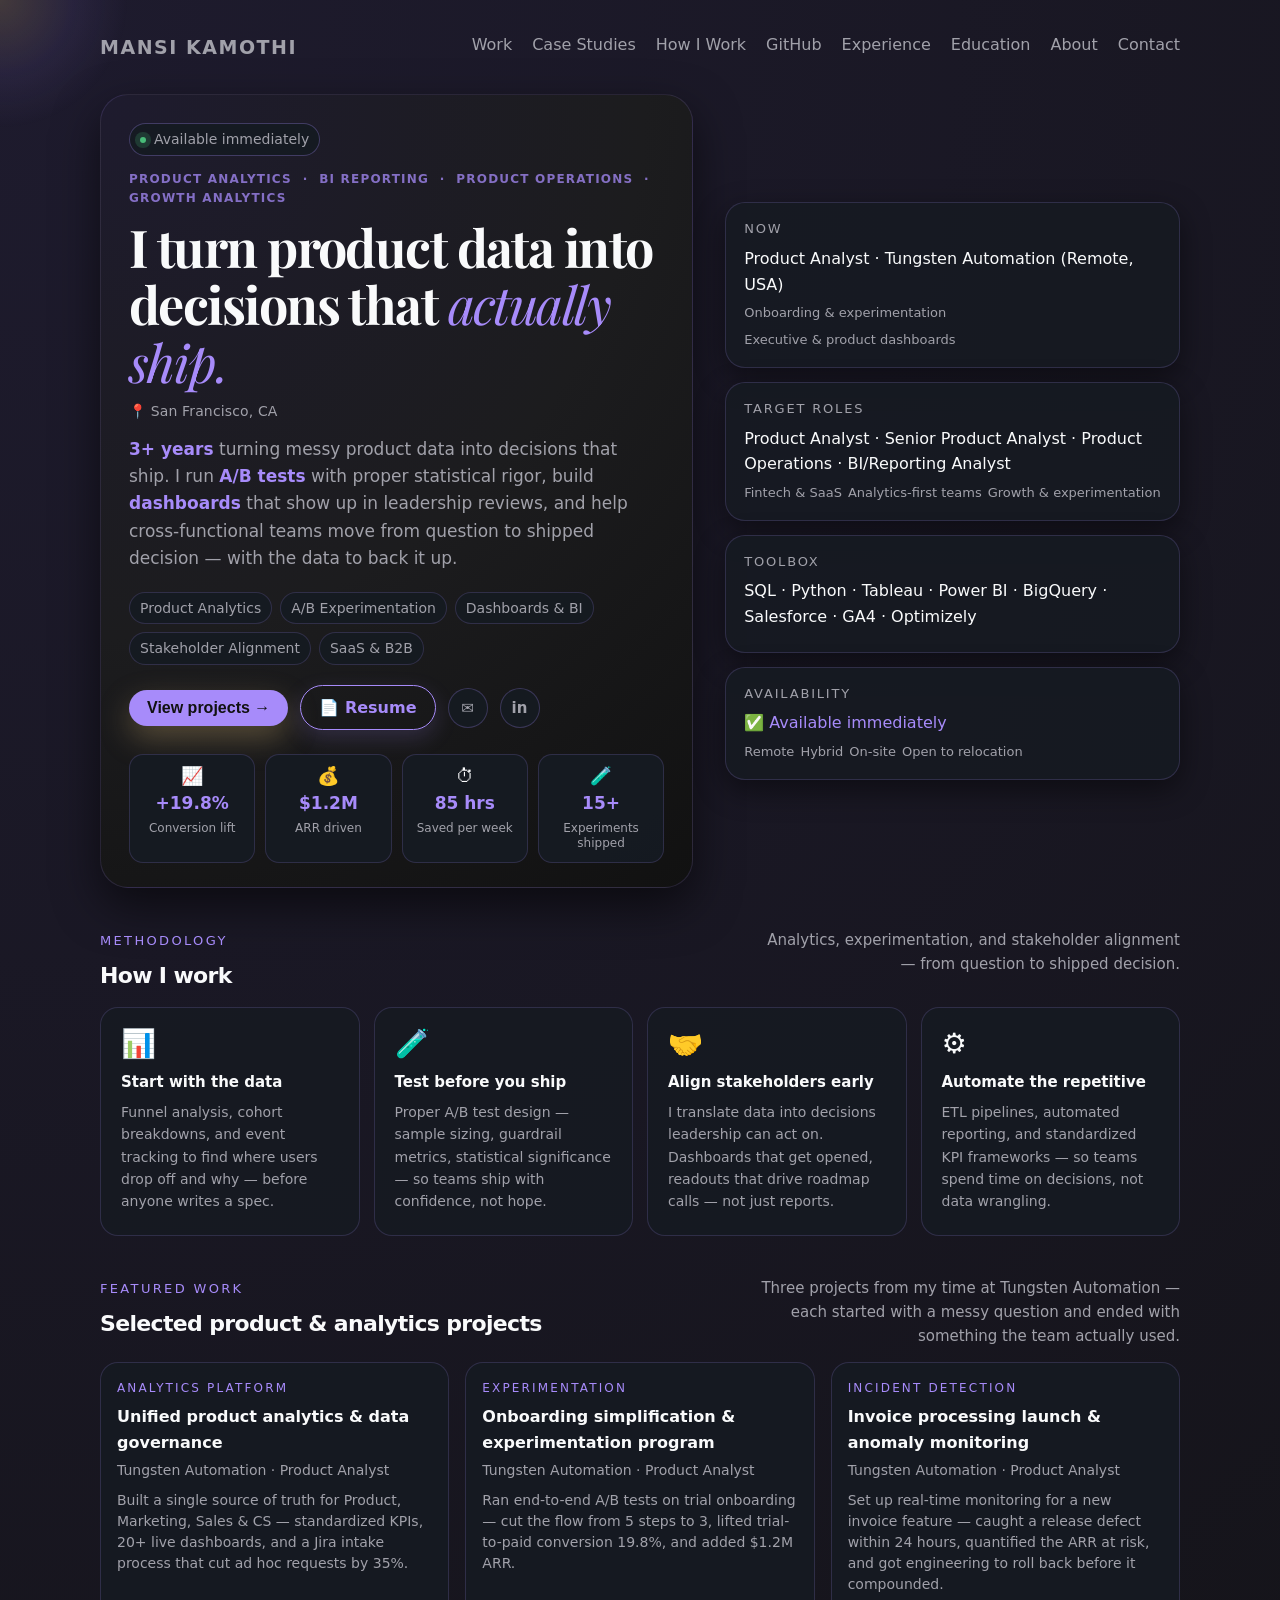
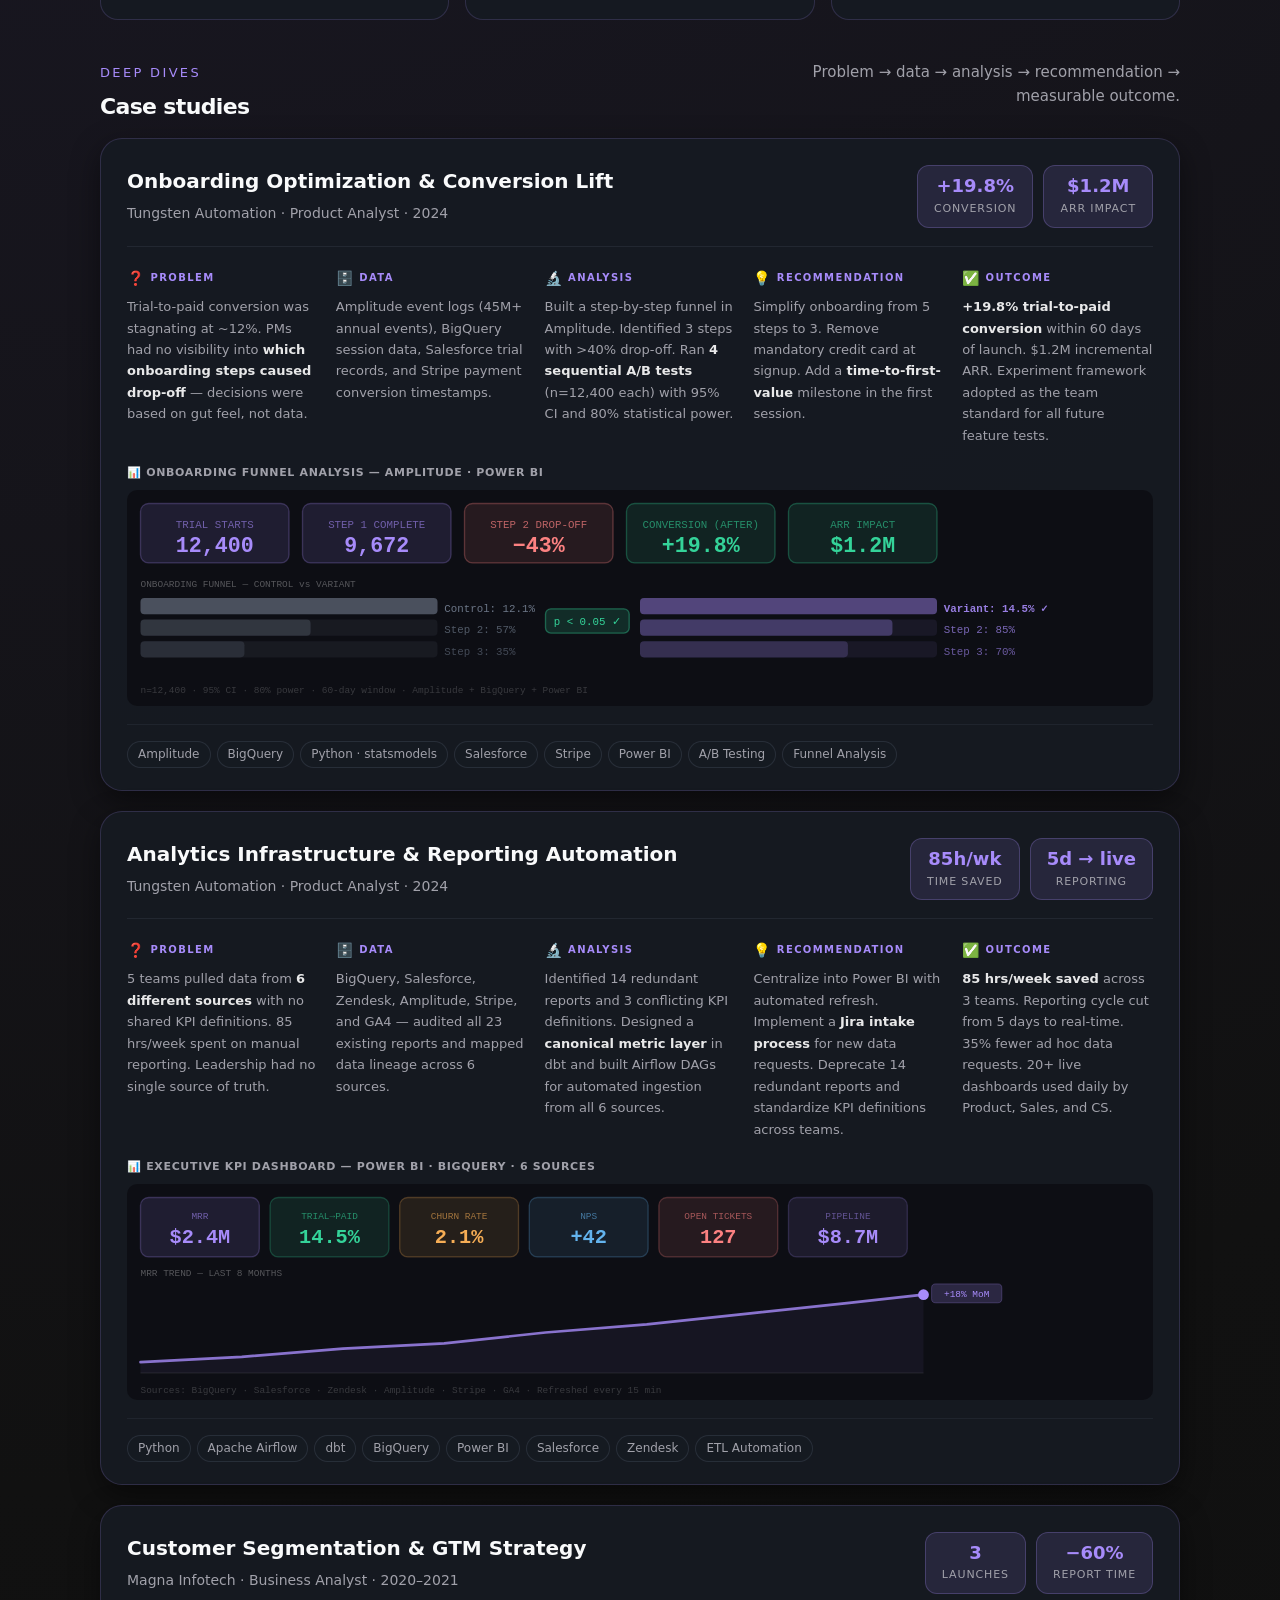
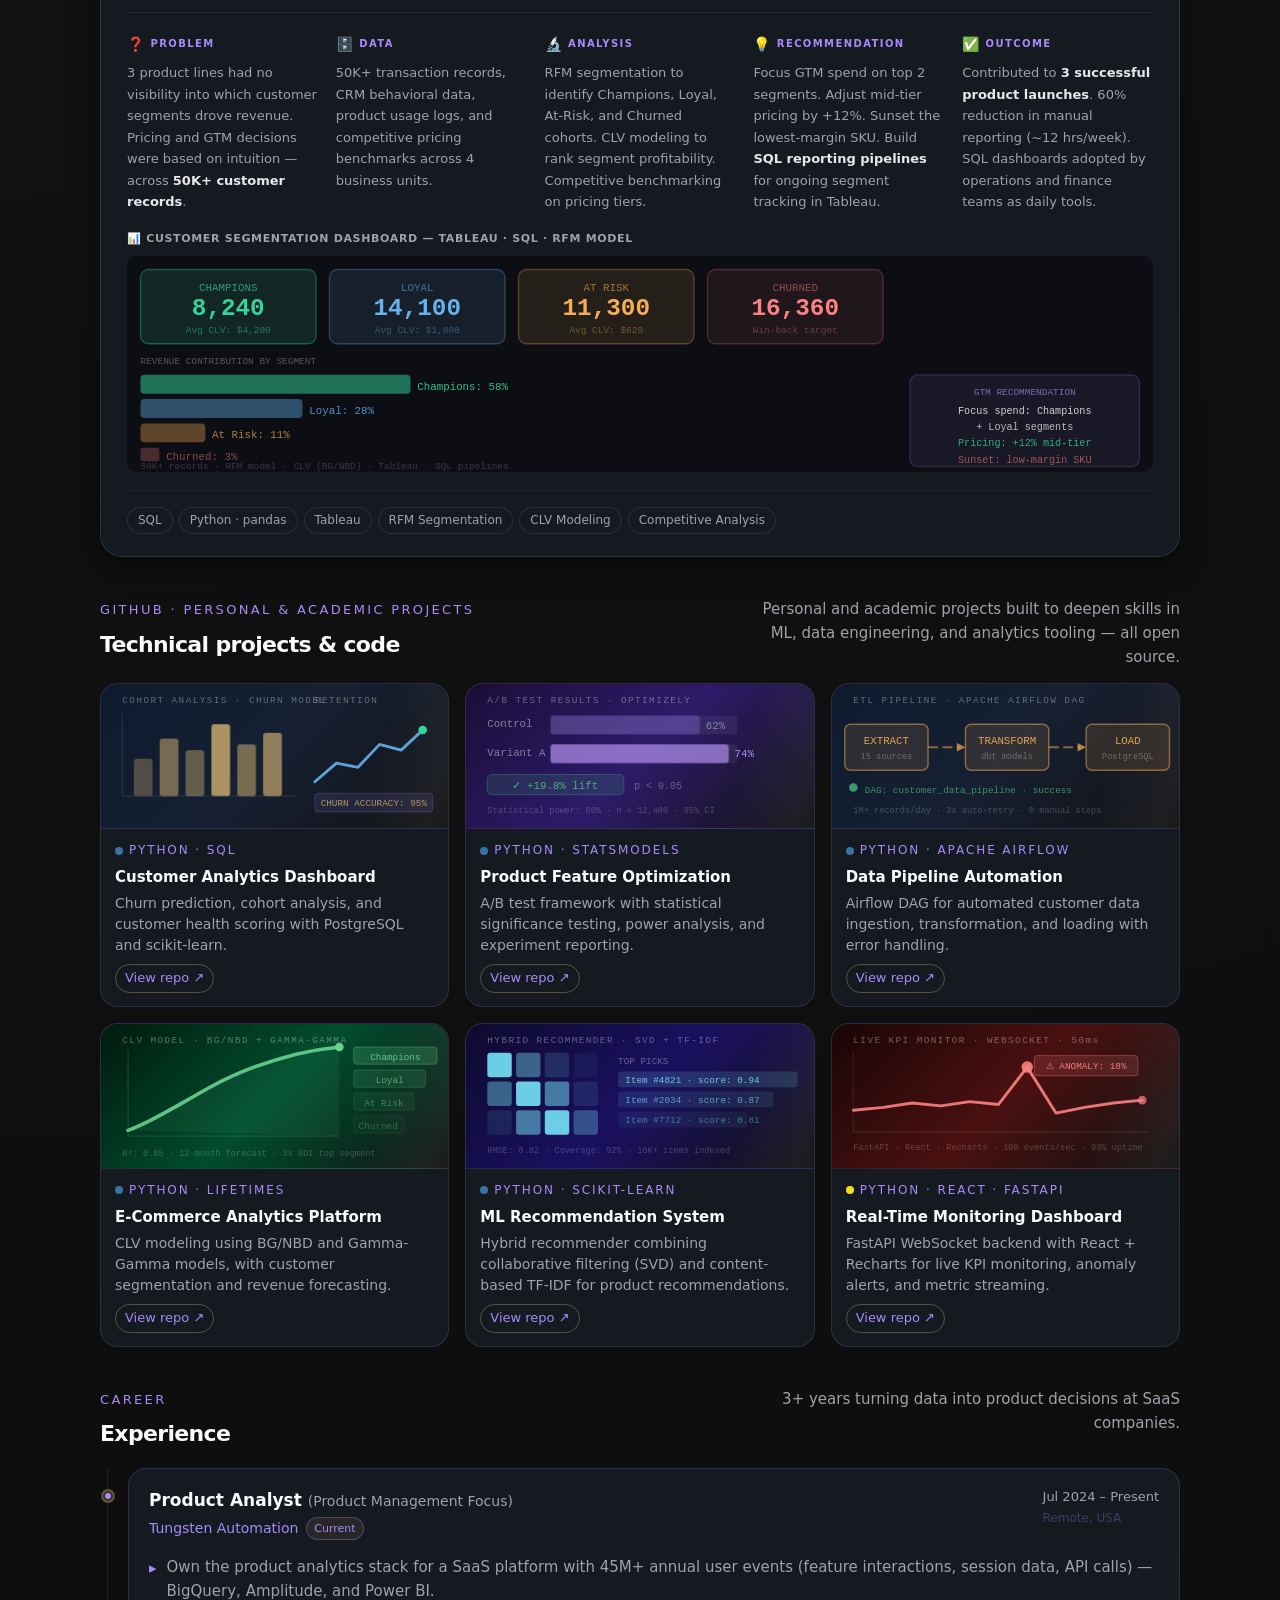
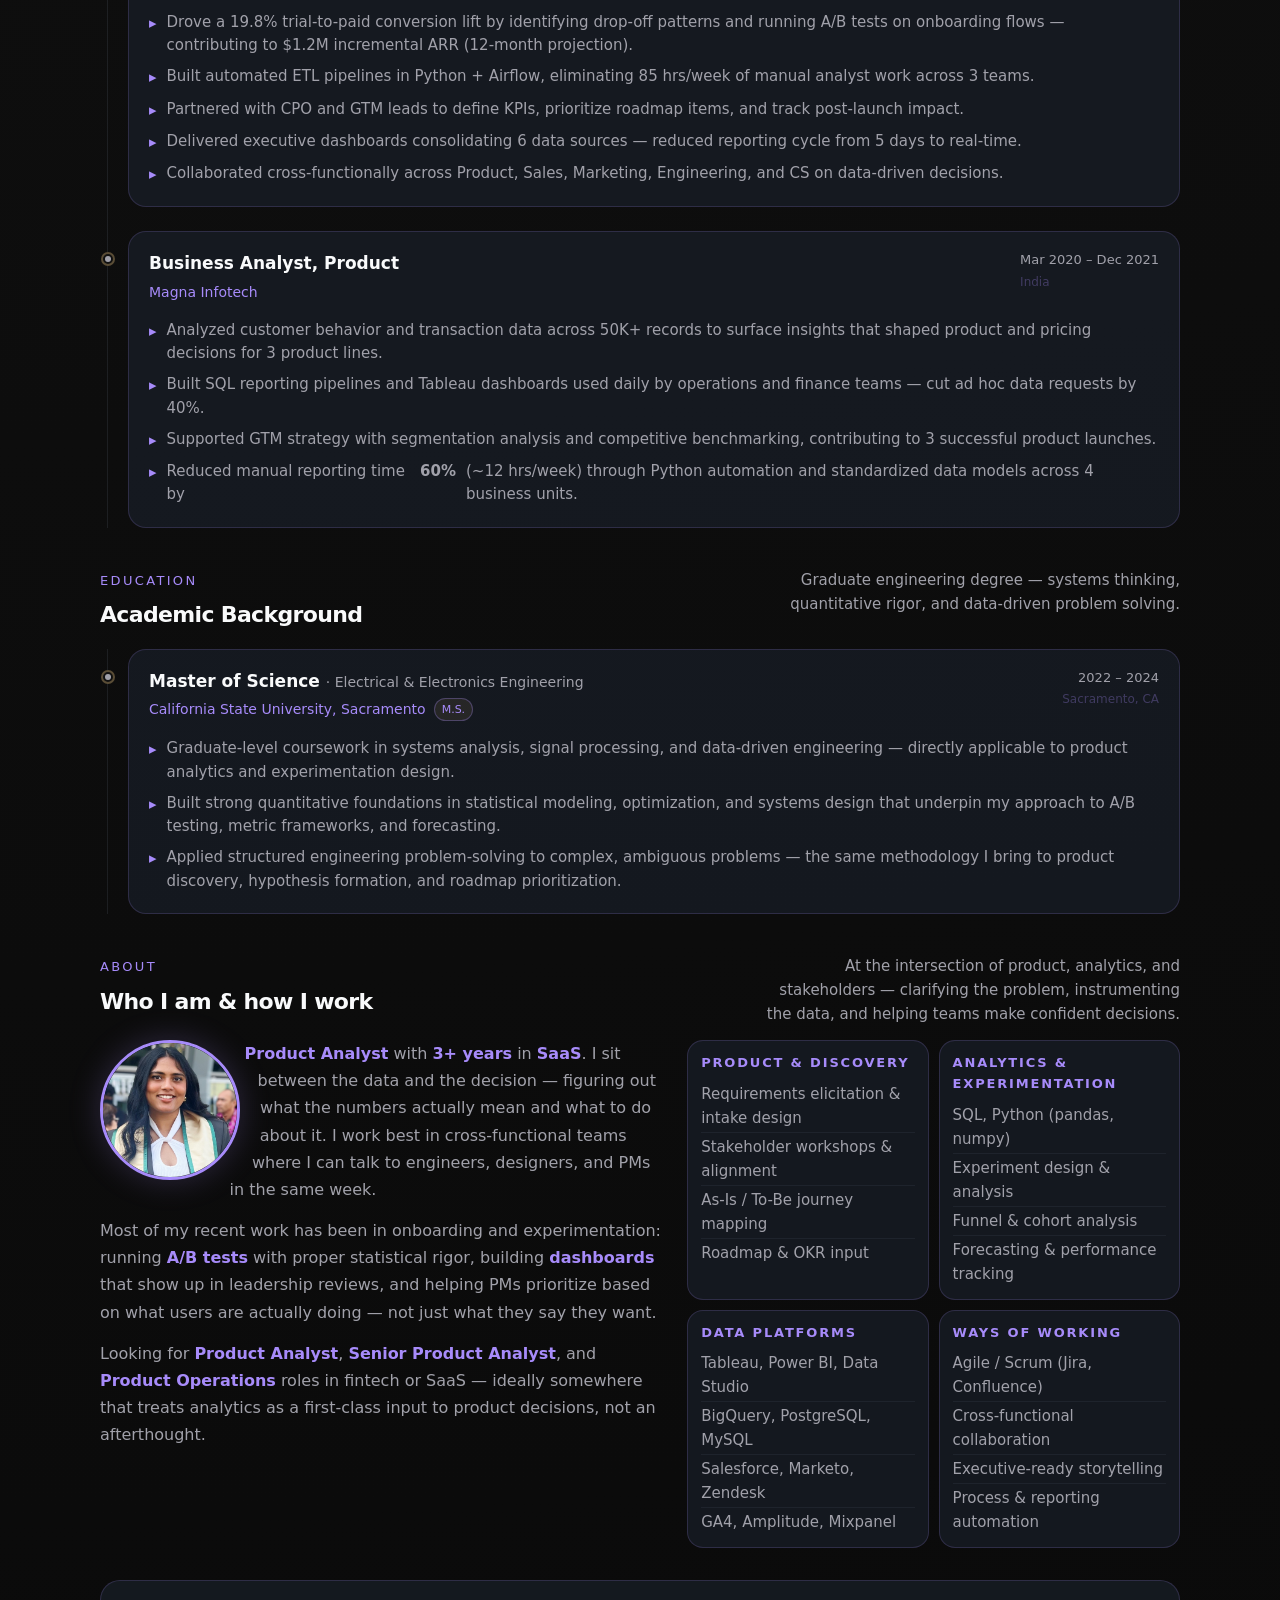
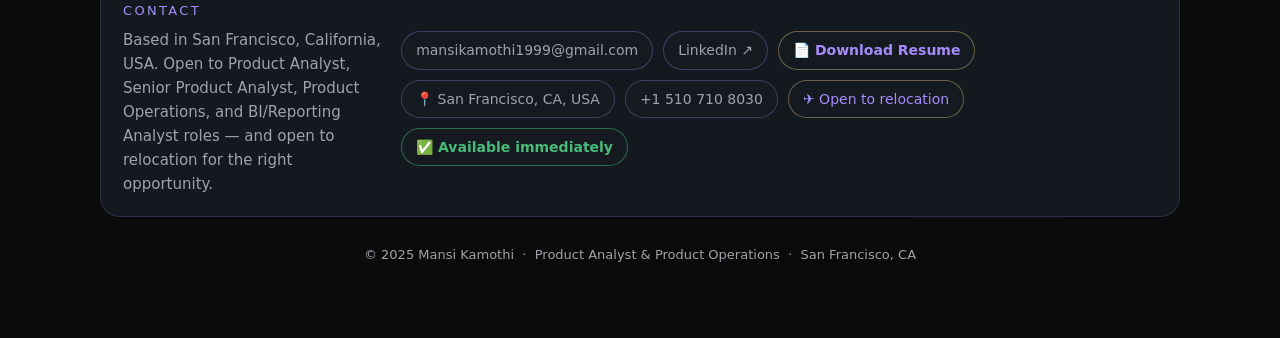
==== commit cf62cbe9: "Remove: M.S. bridge entry from experience timeline" ====
--- a/index.html
+++ b/index.html
@@ -1661,21 +1661,6 @@
           </ul>
         </div>
 
-        <!-- M.S. bridge note -->
-        <div class="exp-item fade-in" style="transition-delay:0.2s;opacity:0.7">
-          <div class="exp-dot"><div class="exp-dot-inner" style="background:var(--muted);border-color:var(--muted)"></div></div>
-          <div class="exp-header">
-            <div>
-              <div class="exp-role" style="color:var(--muted)">Full-time M.S. student</div>
-              <div class="exp-company" style="color:var(--muted);font-size:14px">California State University, Sacramento</div>
-            </div>
-            <div>
-              <div class="exp-period" style="color:var(--muted)">Jan 2022 – May 2024</div>
-              <div class="exp-location">Sacramento, CA</div>
-            </div>
-          </div>
-          <p style="font-size:14px;color:var(--muted);padding-left:0;margin-top:4px;">Full-time graduate study in Electrical &amp; Electronics Engineering — built quantitative foundations in statistical modeling and systems analysis applied directly to experimentation design and forecasting.</p>
-        </div>
       </div>
     </section>
 
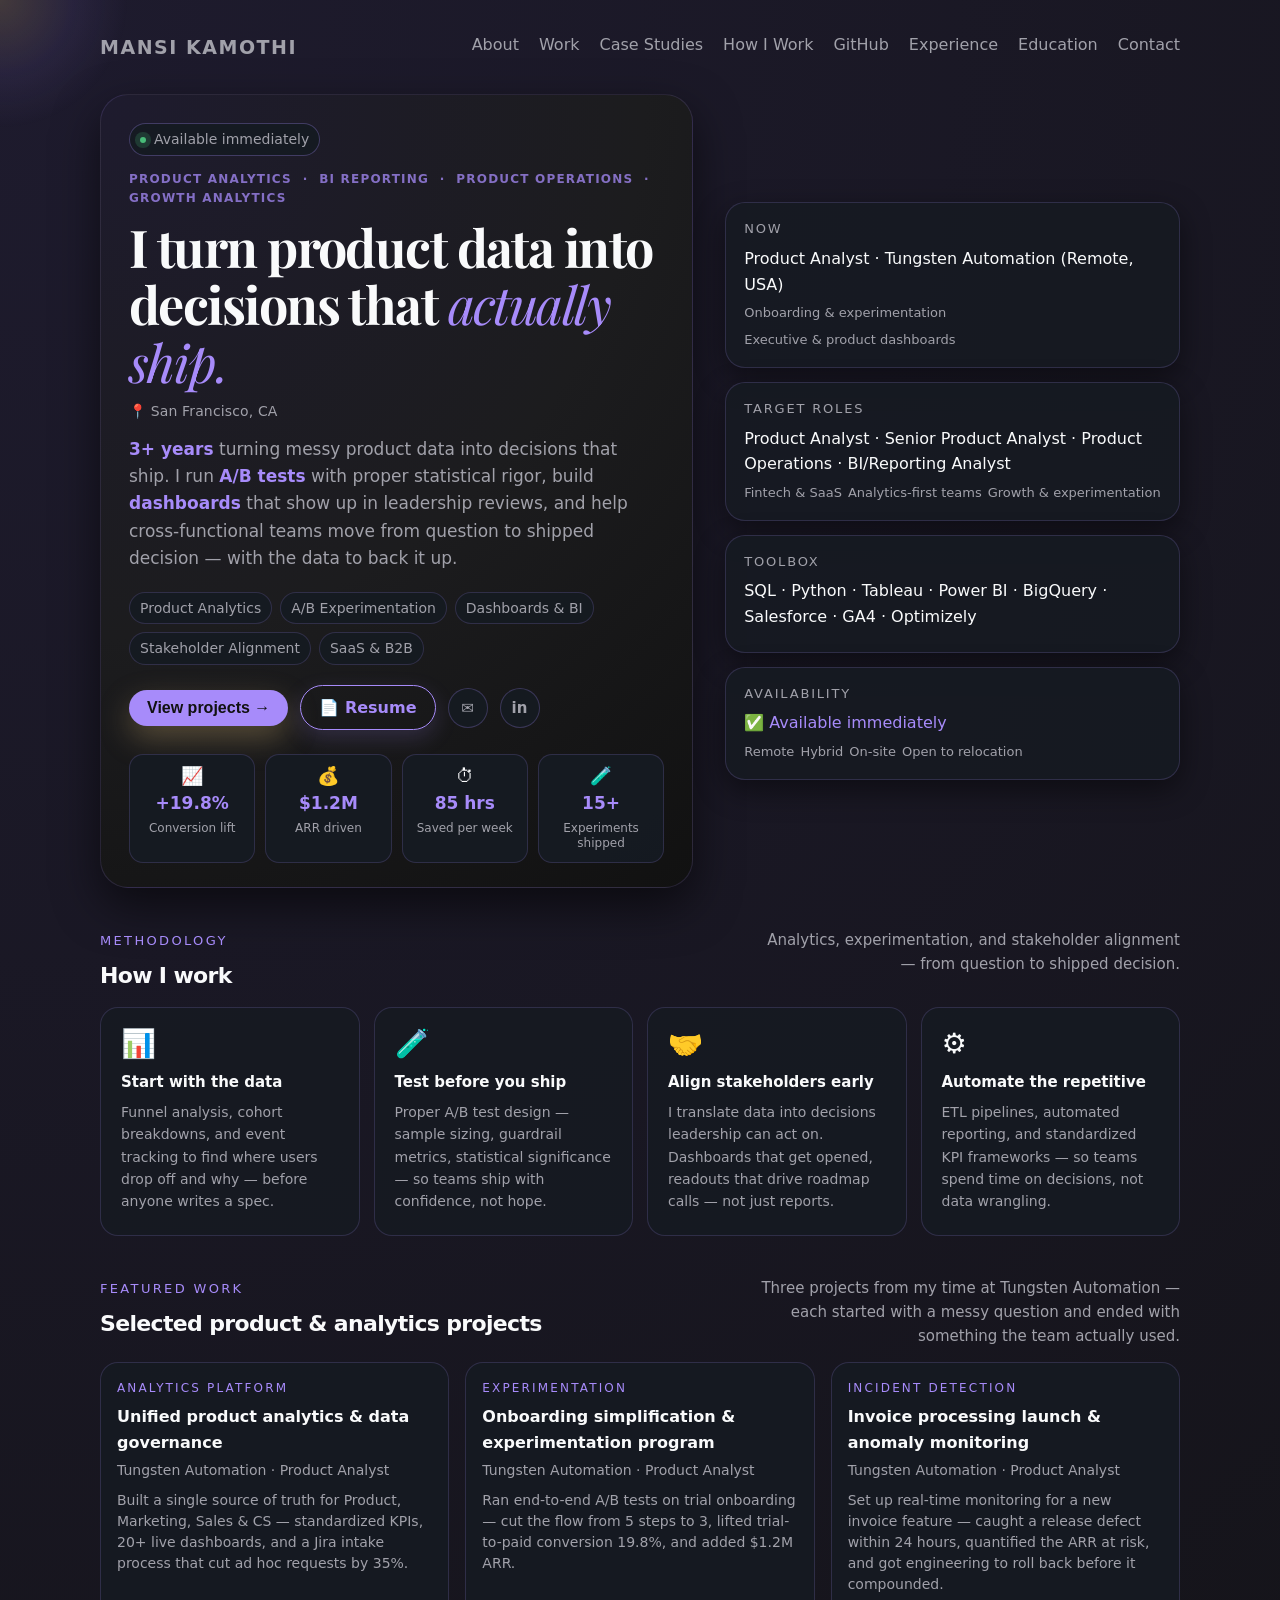
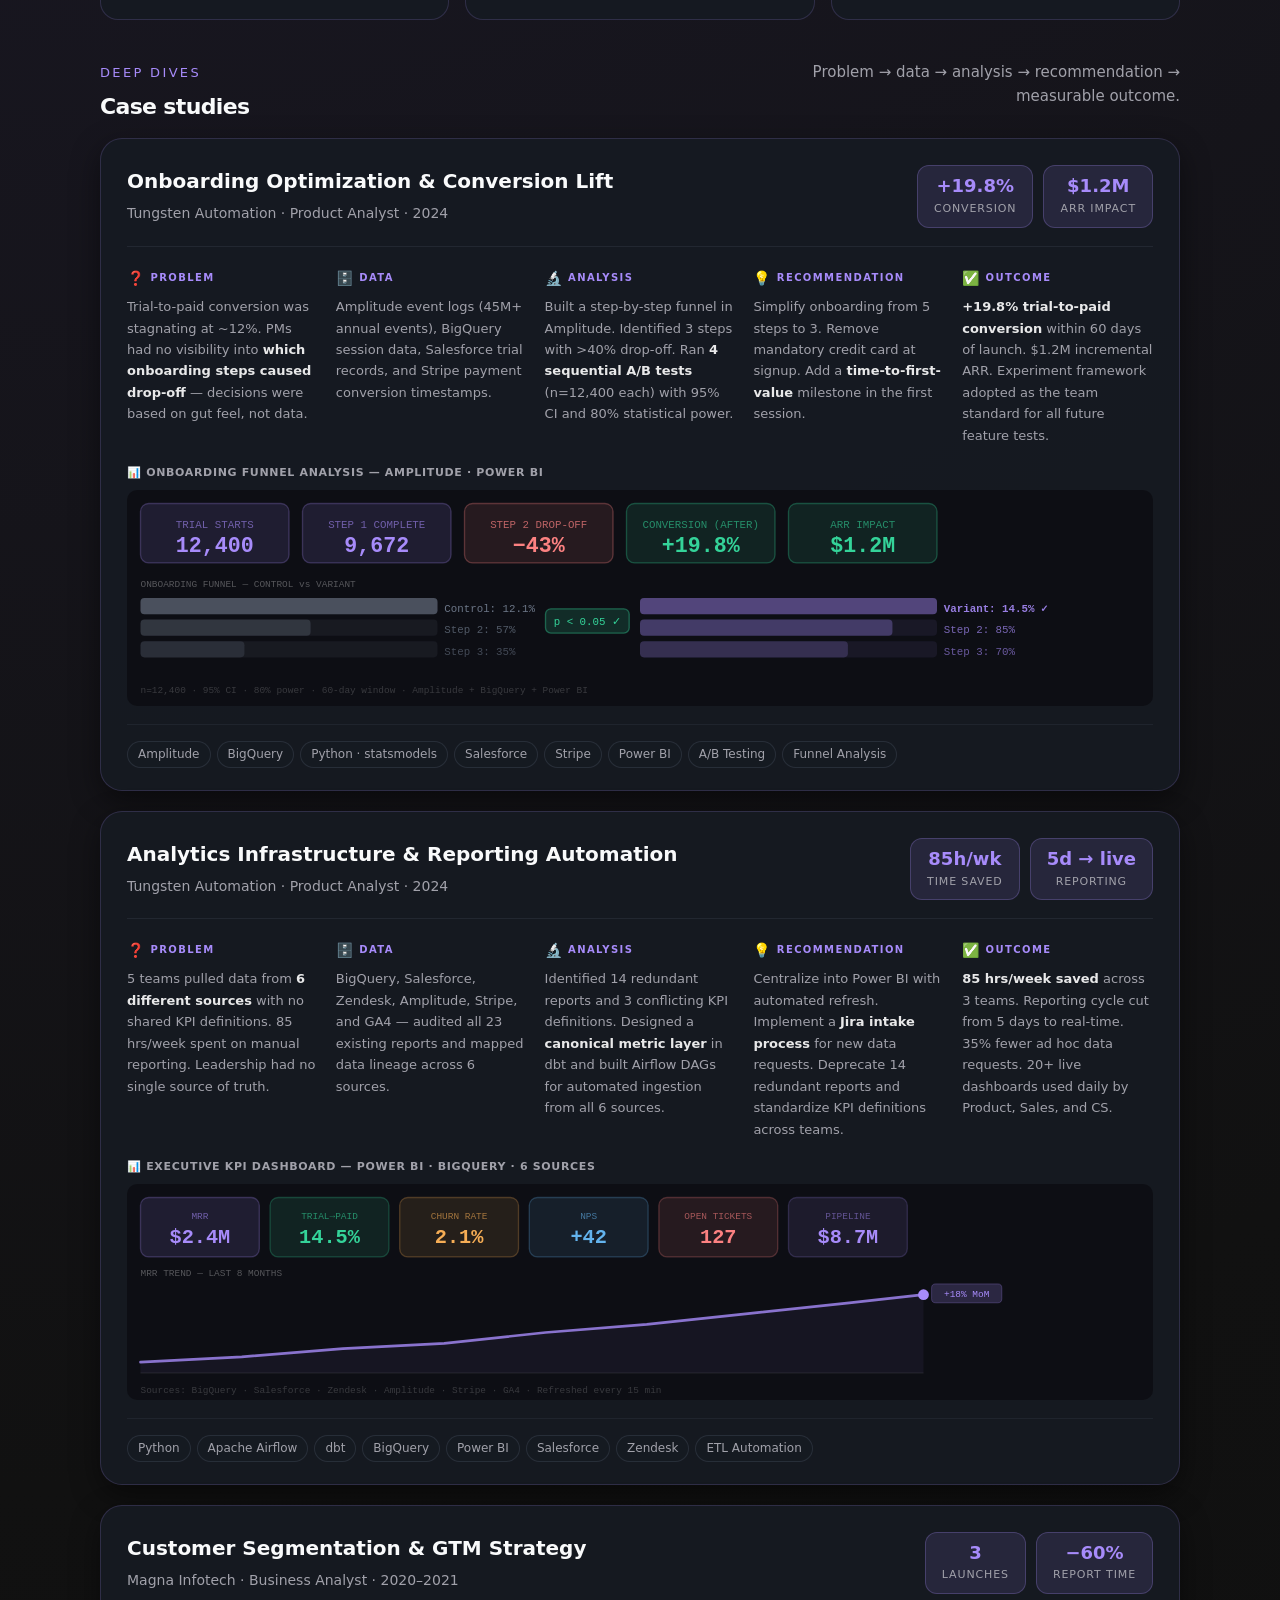
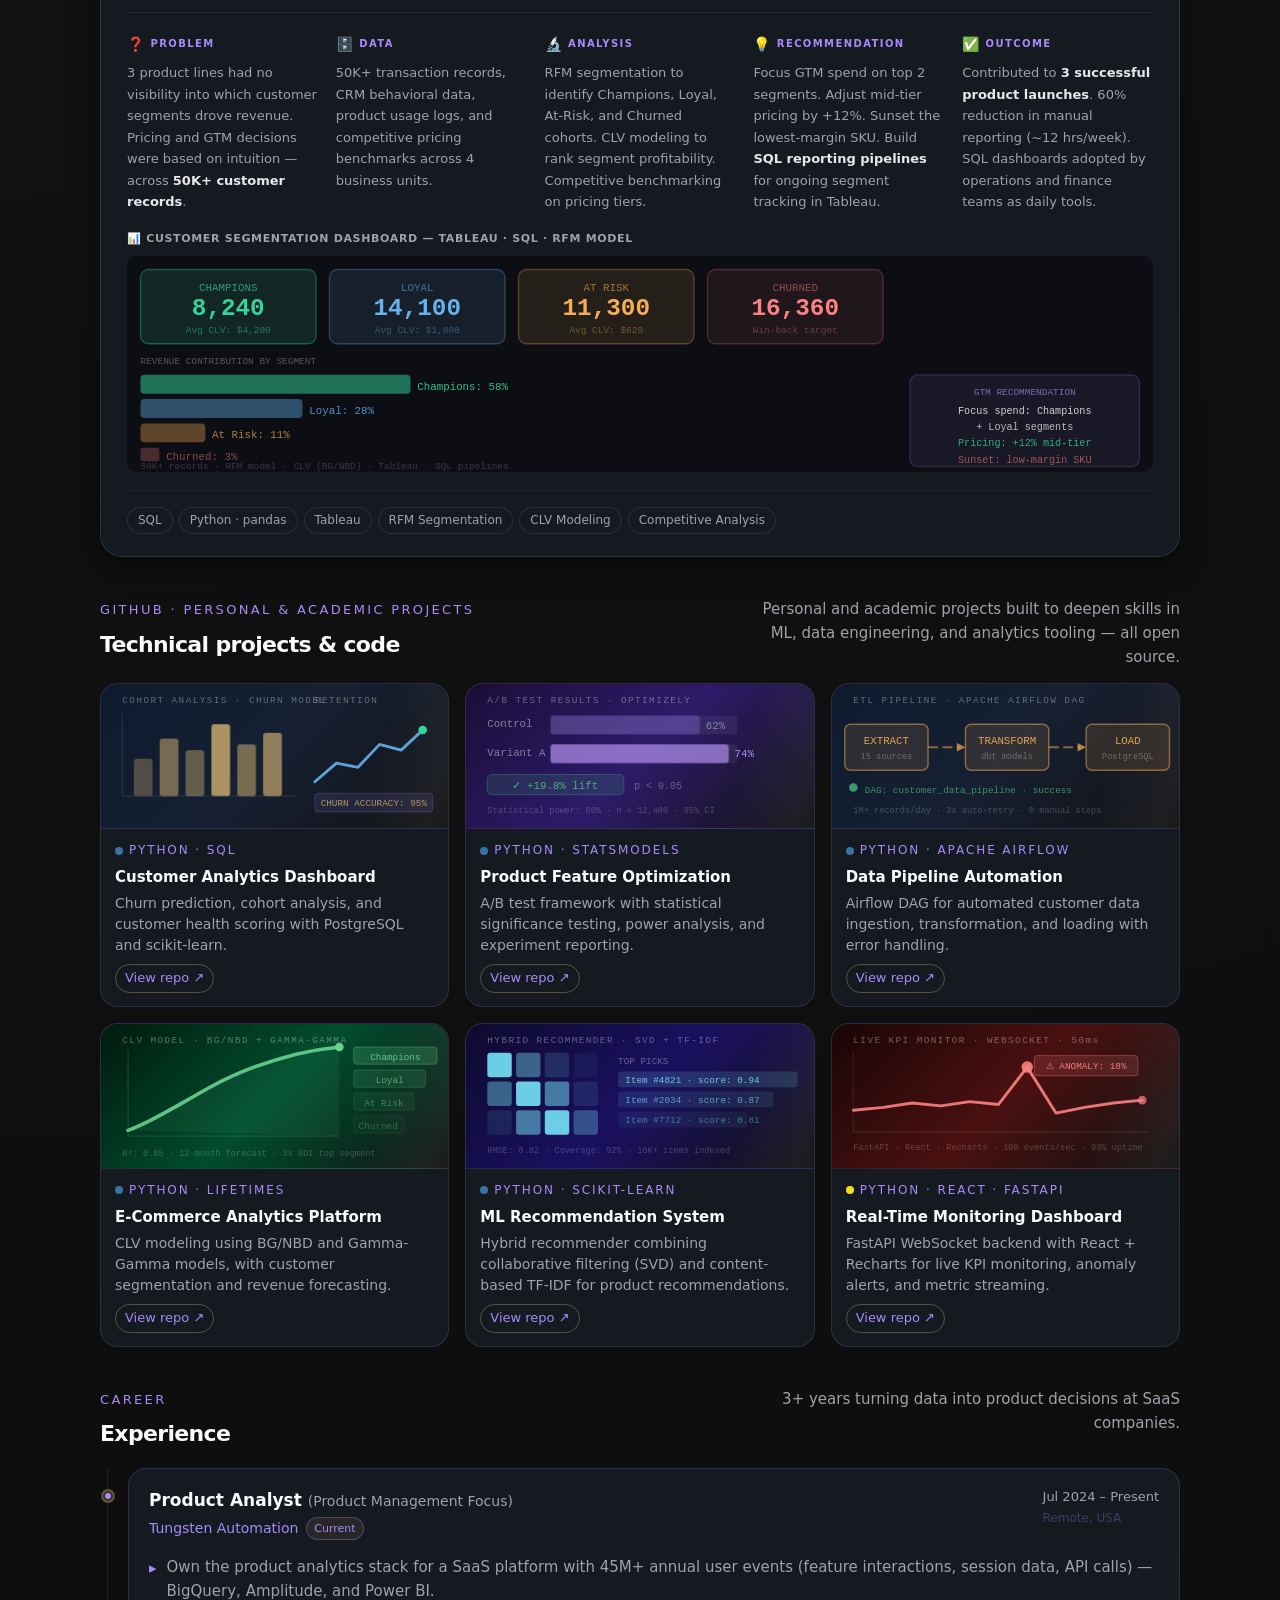
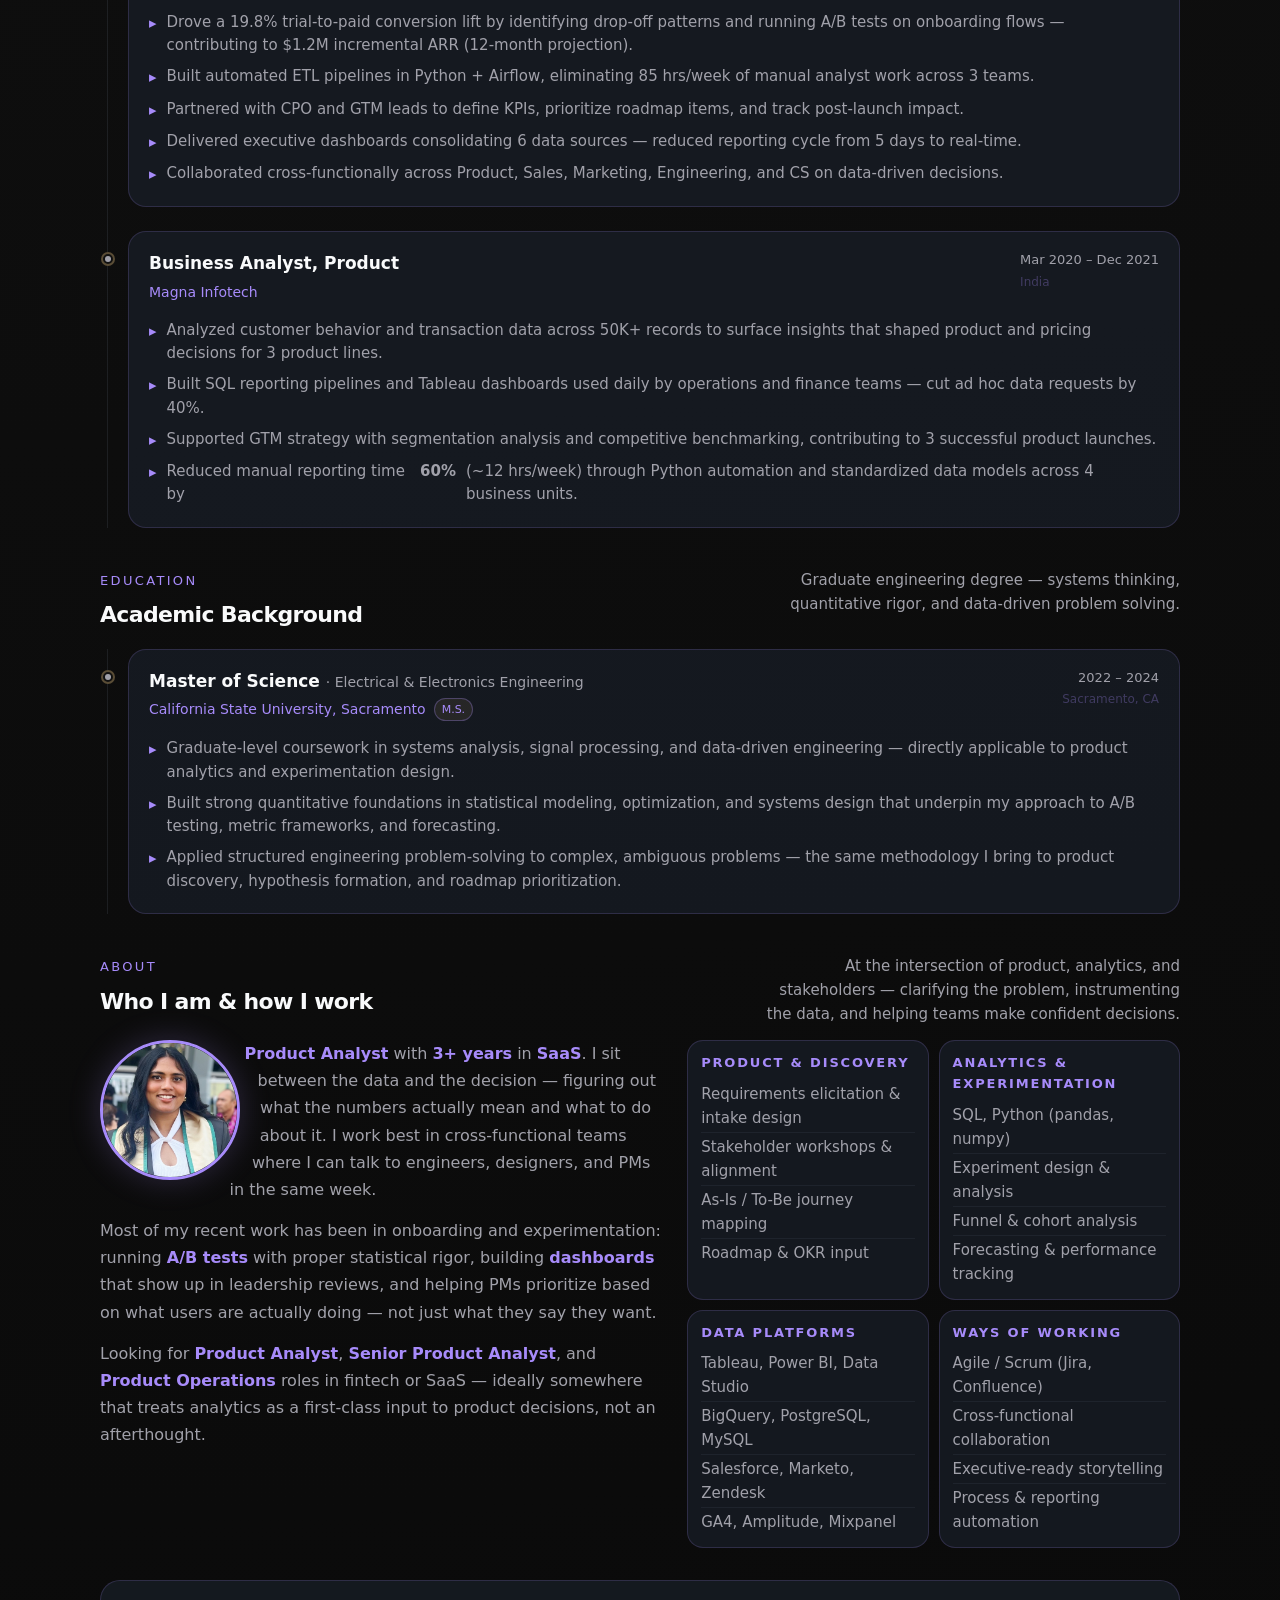
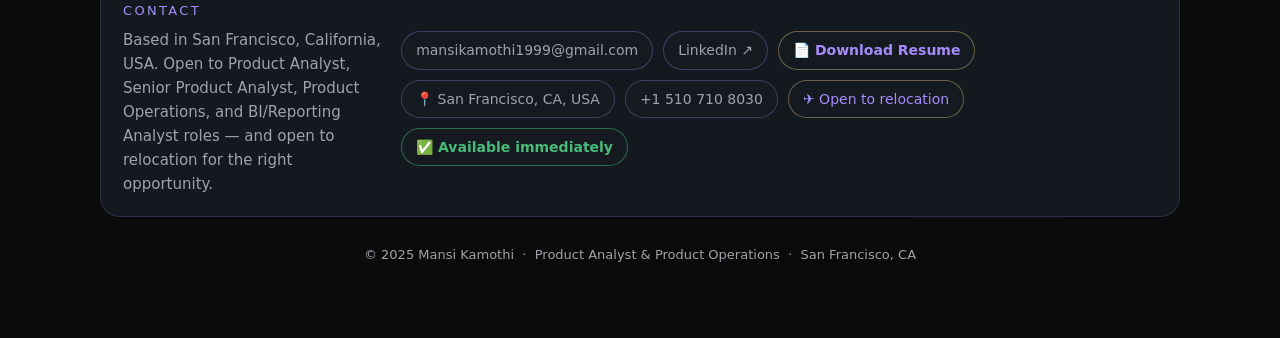
==== commit 61e2b358: "feat: move About to first position in nav" ====
--- a/index.html
+++ b/index.html
@@ -558,7 +558,6 @@
       header { flex-direction: column; align-items: flex-start; gap: 10px; }
       nav { gap: 14px; }
       .hero { grid-template-columns: minmax(0,1fr); }
-      .hero-side { order: -1; }
       .case-body, .about-grid { grid-template-columns: minmax(0,1fr); }
       .projects-grid { grid-template-columns: repeat(2, minmax(0,1fr)); }
     }
@@ -920,13 +919,13 @@
     <header>
       <div class="logo">MANSI KAMOTHI</div>
       <nav>
+        <a href="#about">About</a>
         <a href="#work">Work</a>
         <a href="#case-studies">Case Studies</a>
         <a href="#how-i-work">How I Work</a>
         <a href="#github-projects">GitHub</a>
         <a href="#experience">Experience</a>
         <a href="#education">Education</a>
-        <a href="#about">About</a>
         <a href="#contact">Contact</a>
       </nav>
     </header>
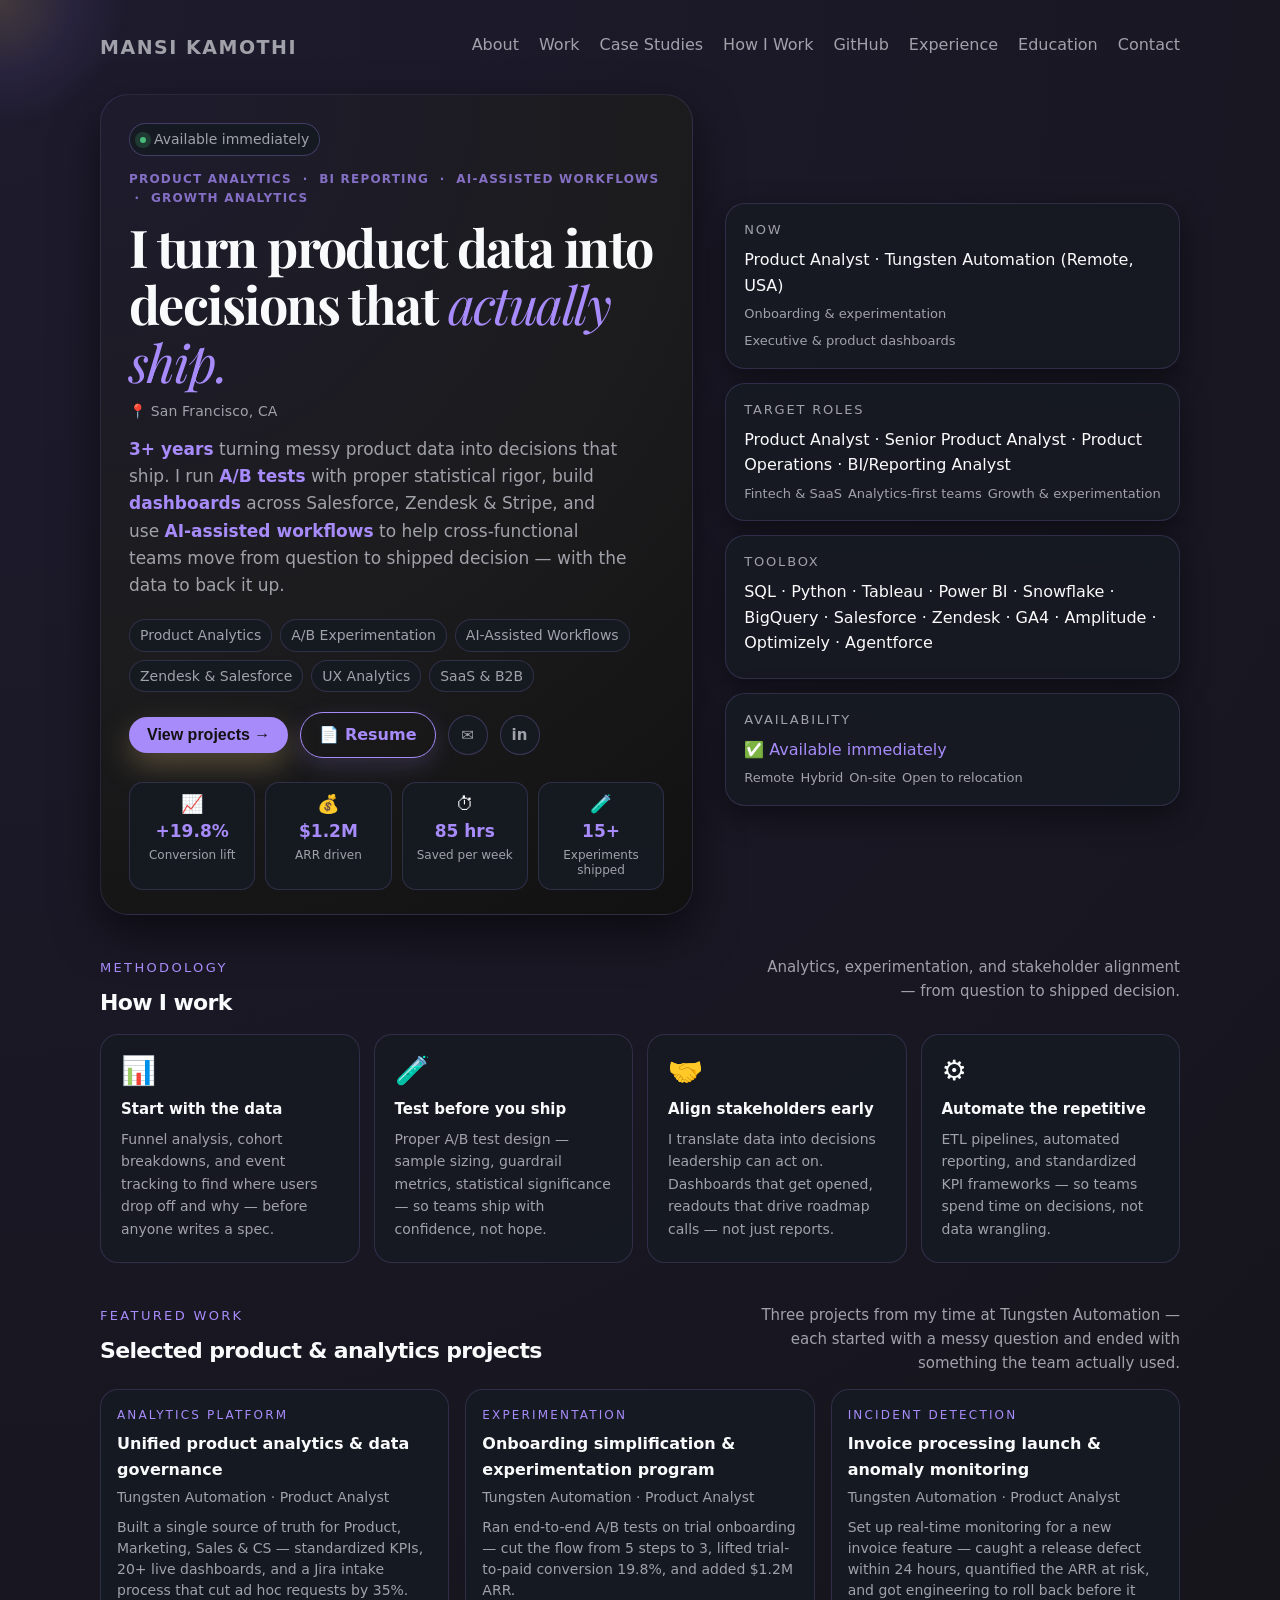
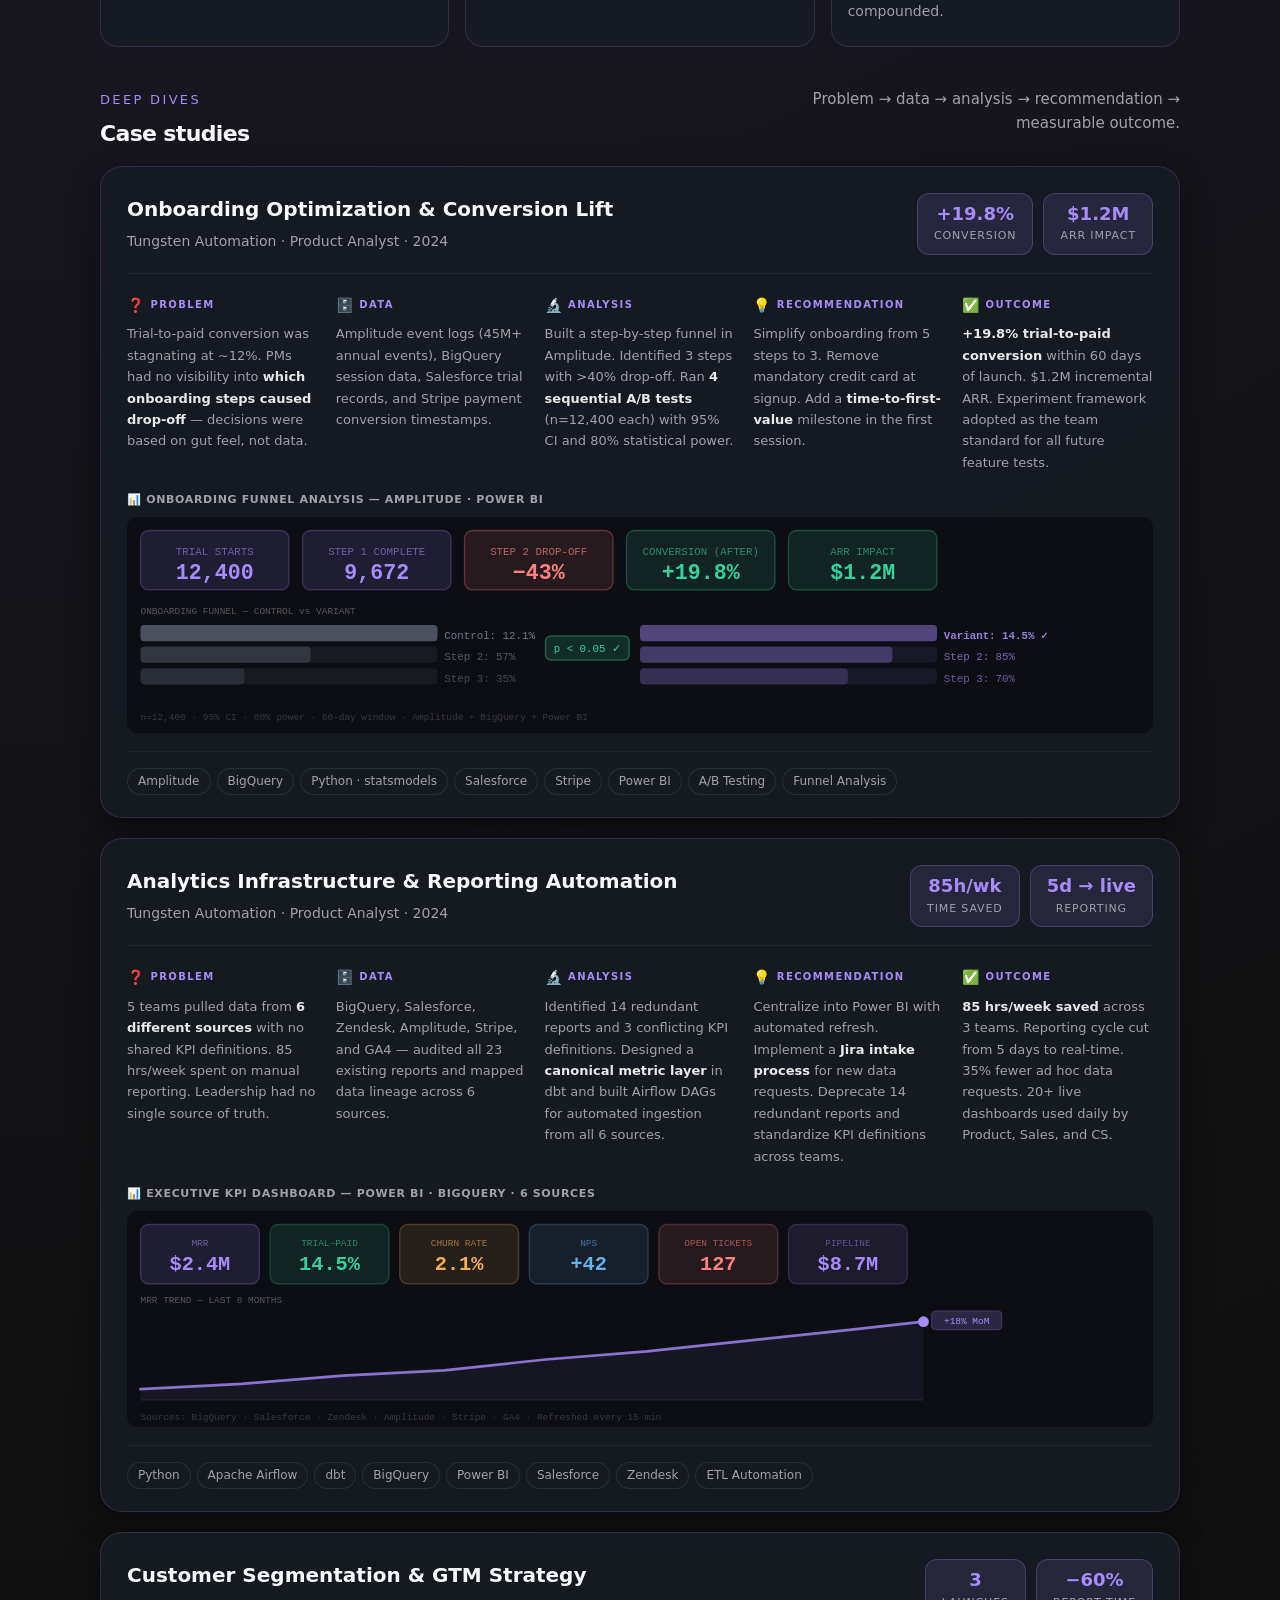
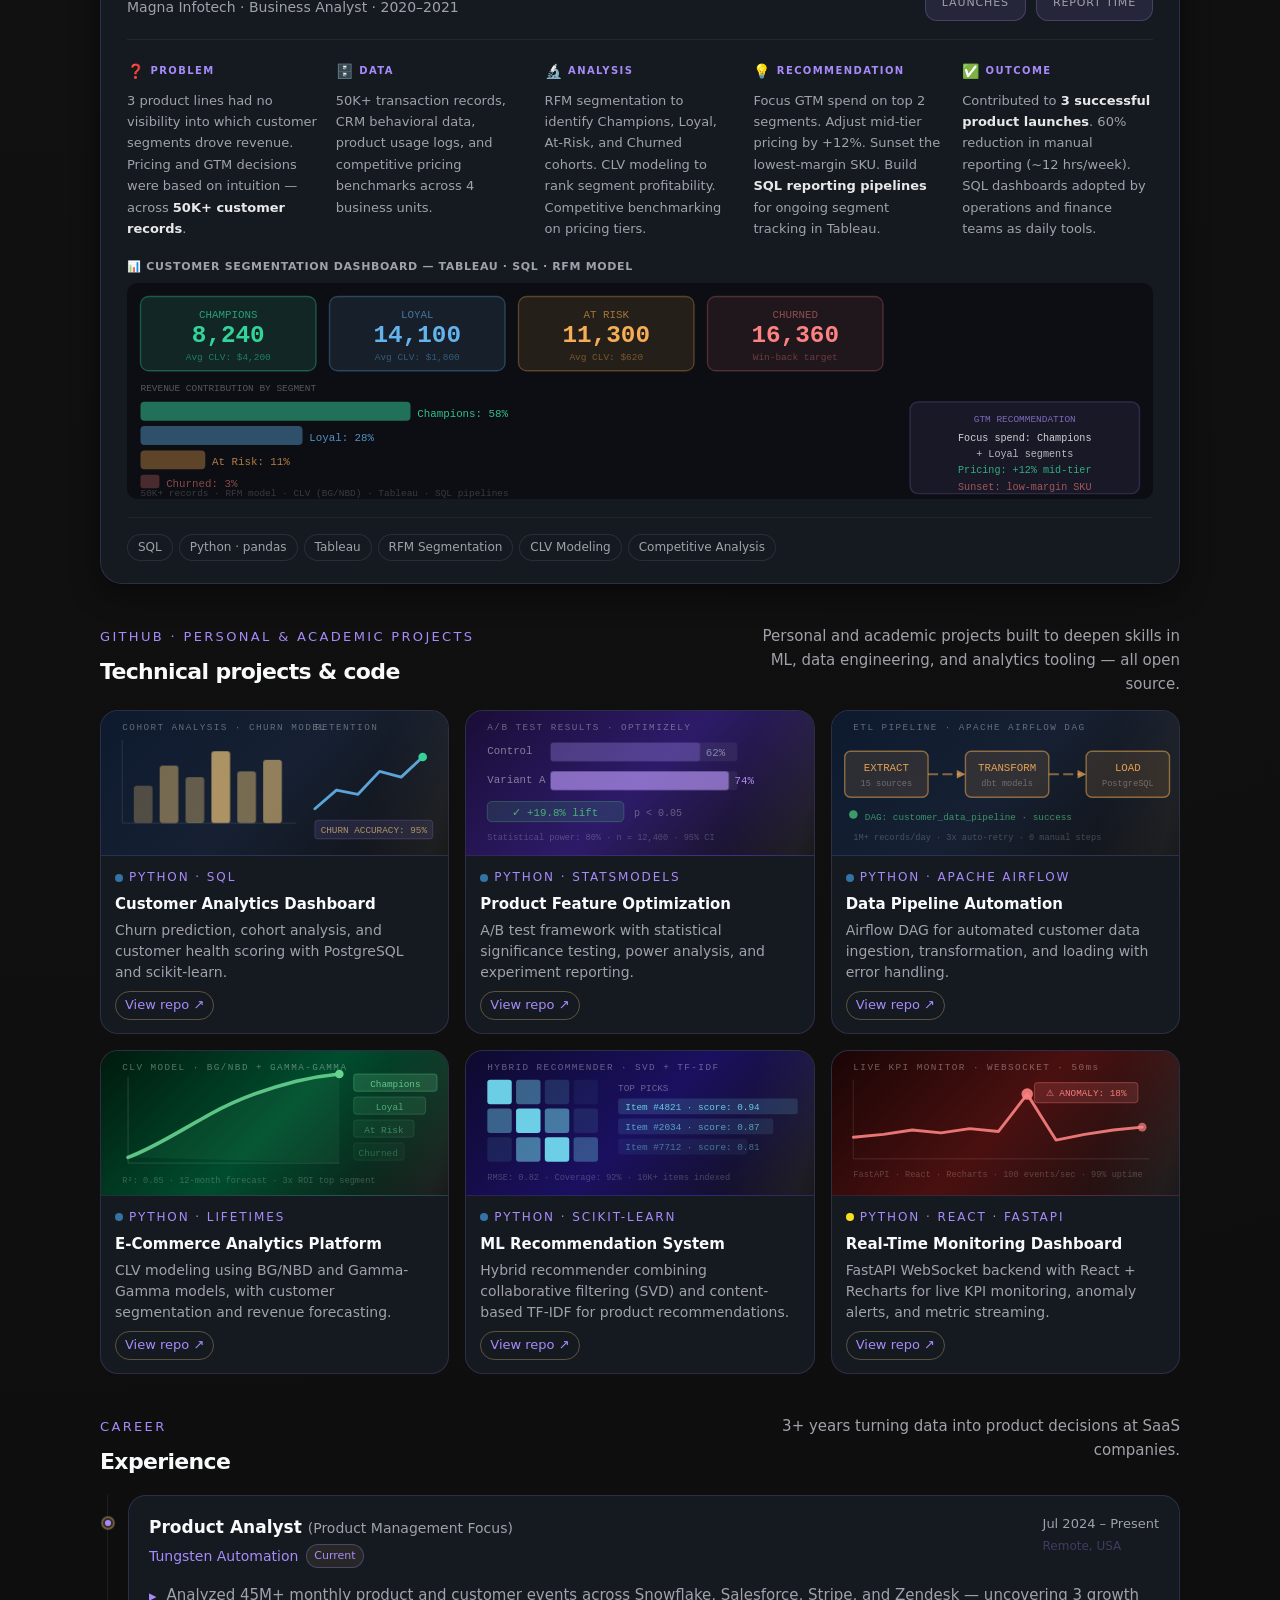
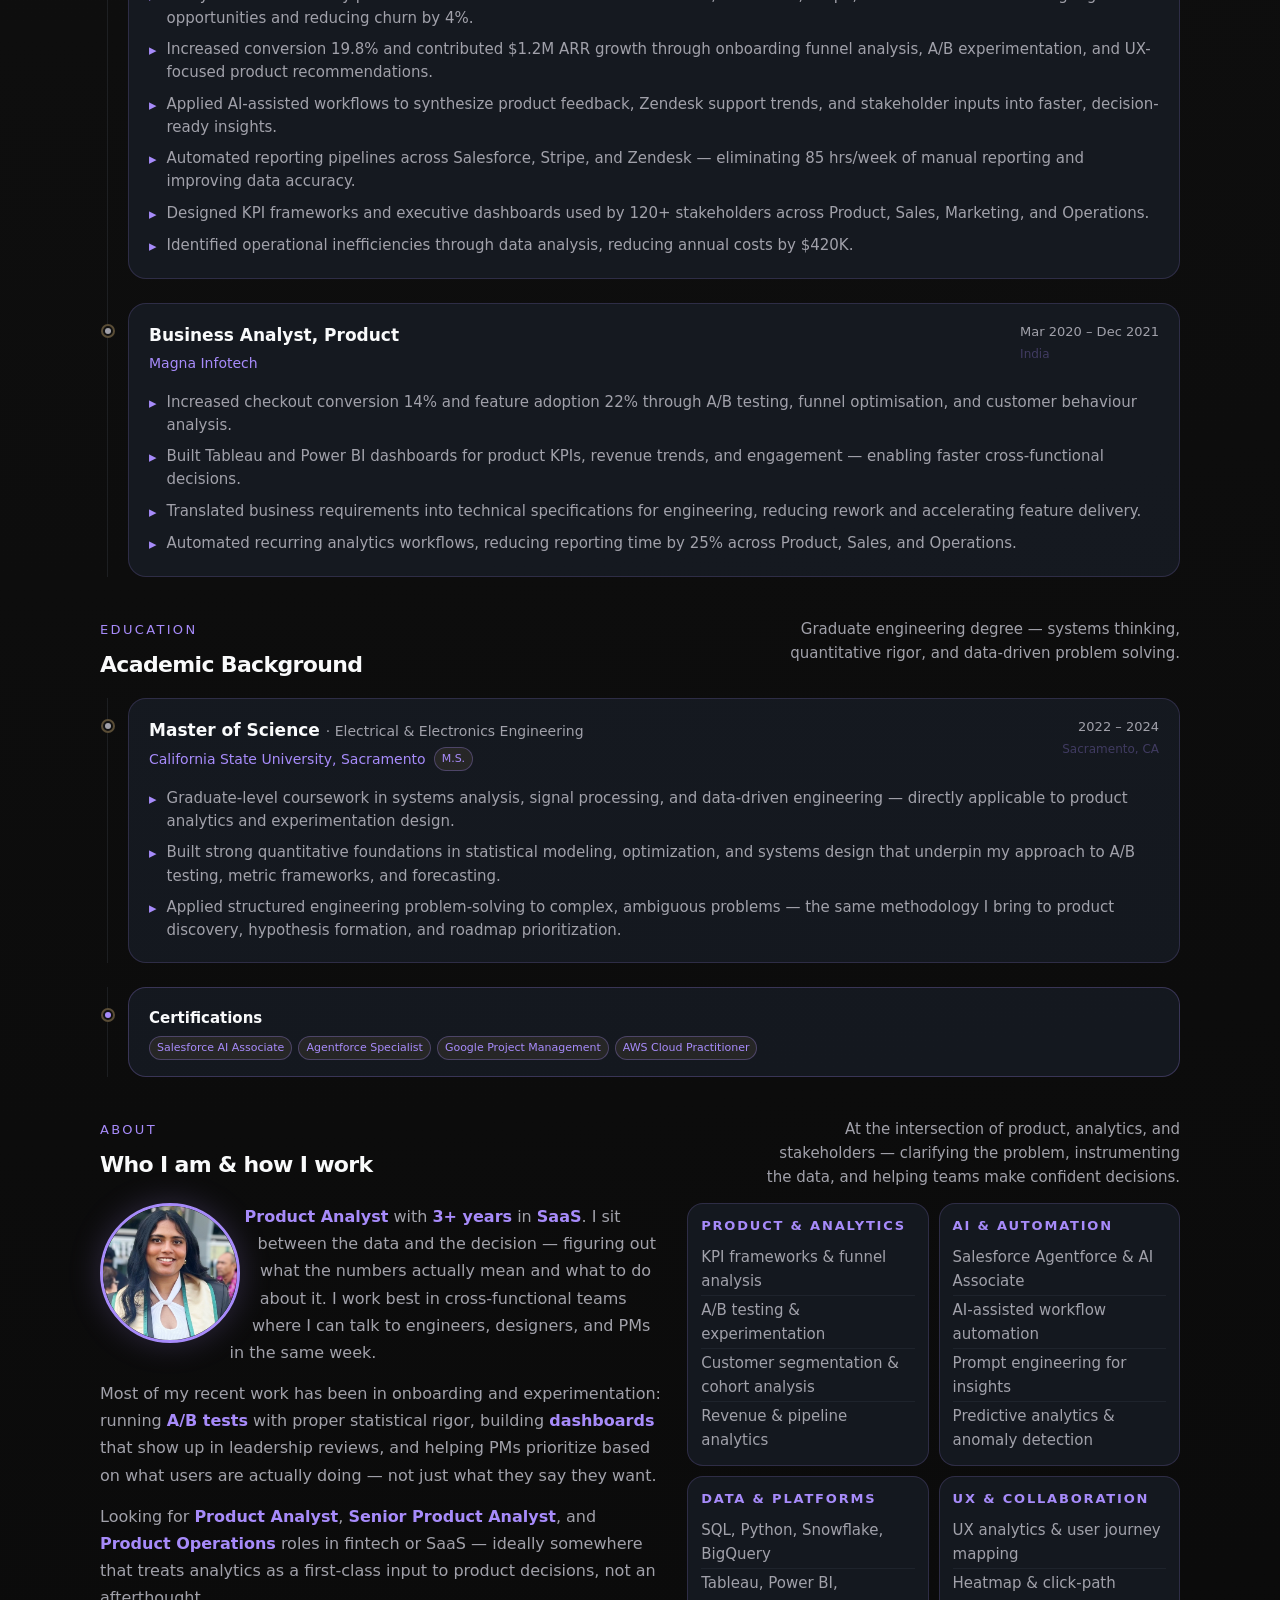
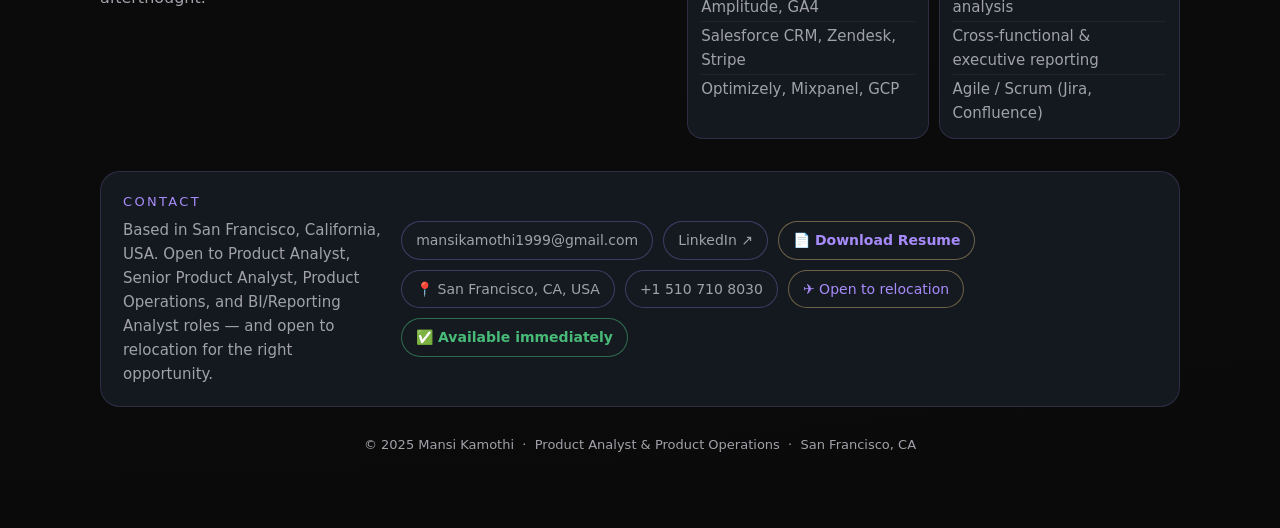
==== commit 9da78d14: "feat: sync portfolio with updated resume — AI workflows, Zendesk, UX analytics, certifications, 3 ne" ====
--- a/index.html
+++ b/index.html
@@ -937,17 +937,18 @@
           <span class="hero-chip-dot"></span>
           <span>Available immediately</span>
         </div>
-        <p class="hero-positioning">Product Analytics &nbsp;·&nbsp; BI Reporting &nbsp;·&nbsp; Product Operations &nbsp;·&nbsp; Growth Analytics</p>
+        <p class="hero-positioning">Product Analytics &nbsp;·&nbsp; BI Reporting &nbsp;·&nbsp; AI-Assisted Workflows &nbsp;·&nbsp; Growth Analytics</p>
         <h1 class="hero-title">I turn product data into decisions that <em>actually ship.</em></h1>
         <p style="margin:6px 0 14px;font-size:14px;color:var(--muted);letter-spacing:0.01em;">📍 San Francisco, CA</p>
         <p class="hero-subtitle">
-          <strong>3+ years</strong> turning messy product data into decisions that ship. I run <strong>A/B tests</strong> with proper statistical rigor, build <strong>dashboards</strong> that show up in leadership reviews, and help cross-functional teams move from question to shipped decision — with the data to back it up.
+          <strong>3+ years</strong> turning messy product data into decisions that ship. I run <strong>A/B tests</strong> with proper statistical rigor, build <strong>dashboards</strong> across Salesforce, Zendesk &amp; Stripe, and use <strong>AI-assisted workflows</strong> to help cross-functional teams move from question to shipped decision — with the data to back it up.
         </p>
         <div class="hero-tags">
           <span class="tag">Product Analytics</span>
           <span class="tag">A/B Experimentation</span>
-          <span class="tag">Dashboards &amp; BI</span>
-          <span class="tag">Stakeholder Alignment</span>
+          <span class="tag">AI-Assisted Workflows</span>
+          <span class="tag">Zendesk &amp; Salesforce</span>
+          <span class="tag">UX Analytics</span>
           <span class="tag">SaaS &amp; B2B</span>
         </div>
         <div class="hero-actions">
@@ -1002,7 +1003,7 @@
         </div>
         <div class="pill-card fade-in" style="transition-delay:0.3s">
           <div class="pill-title">Toolbox</div>
-          <div class="pill-main">SQL &middot; Python &middot; Tableau &middot; Power BI &middot; BigQuery &middot; Salesforce &middot; GA4 &middot; Optimizely</div>
+          <div class="pill-main">SQL &middot; Python &middot; Tableau &middot; Power BI &middot; Snowflake &middot; BigQuery &middot; Salesforce &middot; Zendesk &middot; GA4 &middot; Amplitude &middot; Optimizely &middot; Agentforce</div>
         </div>
         <div class="pill-card fade-in" style="transition-delay:0.4s">
           <div class="pill-title">Availability</div>
@@ -1630,12 +1631,12 @@
             </div>
           </div>
           <ul class="exp-bullets">
-            <li>Own the product analytics stack for a SaaS platform with 45M+ annual user events (feature interactions, session data, API calls) — BigQuery, Amplitude, and Power BI.</li>
-            <li>Drove a 19.8% trial-to-paid conversion lift by identifying drop-off patterns and running A/B tests on onboarding flows — contributing to $1.2M incremental ARR (12-month projection).</li>
-            <li>Built automated ETL pipelines in Python + Airflow, eliminating 85 hrs/week of manual analyst work across 3 teams.</li>
-            <li>Partnered with CPO and GTM leads to define KPIs, prioritize roadmap items, and track post-launch impact.</li>
-            <li>Delivered executive dashboards consolidating 6 data sources — reduced reporting cycle from 5 days to real-time.</li>
-            <li>Collaborated cross-functionally across Product, Sales, Marketing, Engineering, and CS on data-driven decisions.</li>
+            <li>Analyzed 45M+ monthly product and customer events across Snowflake, Salesforce, Stripe, and Zendesk — uncovering 3 growth opportunities and reducing churn by 4%.</li>
+            <li>Increased conversion 19.8% and contributed $1.2M ARR growth through onboarding funnel analysis, A/B experimentation, and UX-focused product recommendations.</li>
+            <li>Applied AI-assisted workflows to synthesize product feedback, Zendesk support trends, and stakeholder inputs into faster, decision-ready insights.</li>
+            <li>Automated reporting pipelines across Salesforce, Stripe, and Zendesk — eliminating 85 hrs/week of manual reporting and improving data accuracy.</li>
+            <li>Designed KPI frameworks and executive dashboards used by 120+ stakeholders across Product, Sales, Marketing, and Operations.</li>
+            <li>Identified operational inefficiencies through data analysis, reducing annual costs by $420K.</li>
           </ul>
         </div>
 
@@ -1653,10 +1654,10 @@
             </div>
           </div>
           <ul class="exp-bullets">
-            <li>Analyzed customer behavior and transaction data across 50K+ records to surface insights that shaped product and pricing decisions for 3 product lines.</li>
-            <li>Built SQL reporting pipelines and Tableau dashboards used daily by operations and finance teams — cut ad hoc data requests by 40%.</li>
-            <li>Supported GTM strategy with segmentation analysis and competitive benchmarking, contributing to 3 successful product launches.</li>
-            <li>Reduced manual reporting time by <strong>60%</strong> (~12 hrs/week) through Python automation and standardized data models across 4 business units.</li>
+            <li>Increased checkout conversion 14% and feature adoption 22% through A/B testing, funnel optimisation, and customer behaviour analysis.</li>
+            <li>Built Tableau and Power BI dashboards for product KPIs, revenue trends, and engagement — enabling faster cross-functional decisions.</li>
+            <li>Translated business requirements into technical specifications for engineering, reducing rework and accelerating feature delivery.</li>
+            <li>Automated recurring analytics workflows, reducing reporting time by 25% across Product, Sales, and Operations.</li>
           </ul>
         </div>
 
@@ -1695,6 +1696,24 @@
           </ul>
         </div>
       </div>
+
+      <!-- ── CERTIFICATIONS ── -->
+      <div class="exp-timeline fade-in" style="margin-top:20px">
+        <div class="exp-item" style="border-color:rgba(167,139,250,0.25)">
+          <div class="exp-dot"><div class="exp-dot-inner" style="background:var(--accent)"></div></div>
+          <div style="display:flex;justify-content:space-between;align-items:flex-start;flex-wrap:wrap;gap:8px">
+            <div>
+              <div class="exp-role" style="font-size:15px">Certifications</div>
+              <div class="exp-company" style="margin-top:6px;flex-wrap:wrap;gap:6px">
+                <span class="exp-badge">Salesforce AI Associate</span>
+                <span class="exp-badge">Agentforce Specialist</span>
+                <span class="exp-badge">Google Project Management</span>
+                <span class="exp-badge">AWS Cloud Practitioner</span>
+              </div>
+            </div>
+          </div>
+        </div>
+      </div>
     </section>
 
     <!-- ── ABOUT ── -->
@@ -1717,39 +1736,39 @@
         </div>
         <div class="skills-grid">
           <div class="skills-card">
-            <h4>Product &amp; discovery</h4>
+            <h4>Product &amp; Analytics</h4>
             <ul>
-              <li>Requirements elicitation &amp; intake design</li>
-              <li>Stakeholder workshops &amp; alignment</li>
-              <li>As-Is / To-Be journey mapping</li>
-              <li>Roadmap &amp; OKR input</li>
+              <li>KPI frameworks &amp; funnel analysis</li>
+              <li>A/B testing &amp; experimentation</li>
+              <li>Customer segmentation &amp; cohort analysis</li>
+              <li>Revenue &amp; pipeline analytics</li>
             </ul>
           </div>
           <div class="skills-card">
-            <h4>Analytics &amp; experimentation</h4>
+            <h4>AI &amp; Automation</h4>
             <ul>
-              <li>SQL, Python (pandas, numpy)</li>
-              <li>Experiment design &amp; analysis</li>
-              <li>Funnel &amp; cohort analysis</li>
-              <li>Forecasting &amp; performance tracking</li>
+              <li>Salesforce Agentforce &amp; AI Associate</li>
+              <li>AI-assisted workflow automation</li>
+              <li>Prompt engineering for insights</li>
+              <li>Predictive analytics &amp; anomaly detection</li>
             </ul>
           </div>
           <div class="skills-card">
-            <h4>Data platforms</h4>
+            <h4>Data &amp; Platforms</h4>
             <ul>
-              <li>Tableau, Power BI, Data Studio</li>
-              <li>BigQuery, PostgreSQL, MySQL</li>
-              <li>Salesforce, Marketo, Zendesk</li>
-              <li>GA4, Amplitude, Mixpanel</li>
+              <li>SQL, Python, Snowflake, BigQuery</li>
+              <li>Tableau, Power BI, Amplitude, GA4</li>
+              <li>Salesforce CRM, Zendesk, Stripe</li>
+              <li>Optimizely, Mixpanel, GCP</li>
             </ul>
           </div>
           <div class="skills-card">
-            <h4>Ways of working</h4>
+            <h4>UX &amp; Collaboration</h4>
             <ul>
+              <li>UX analytics &amp; user journey mapping</li>
+              <li>Heatmap &amp; click-path analysis</li>
+              <li>Cross-functional &amp; executive reporting</li>
               <li>Agile / Scrum (Jira, Confluence)</li>
-              <li>Cross-functional collaboration</li>
-              <li>Executive-ready storytelling</li>
-              <li>Process &amp; reporting automation</li>
             </ul>
           </div>
         </div>
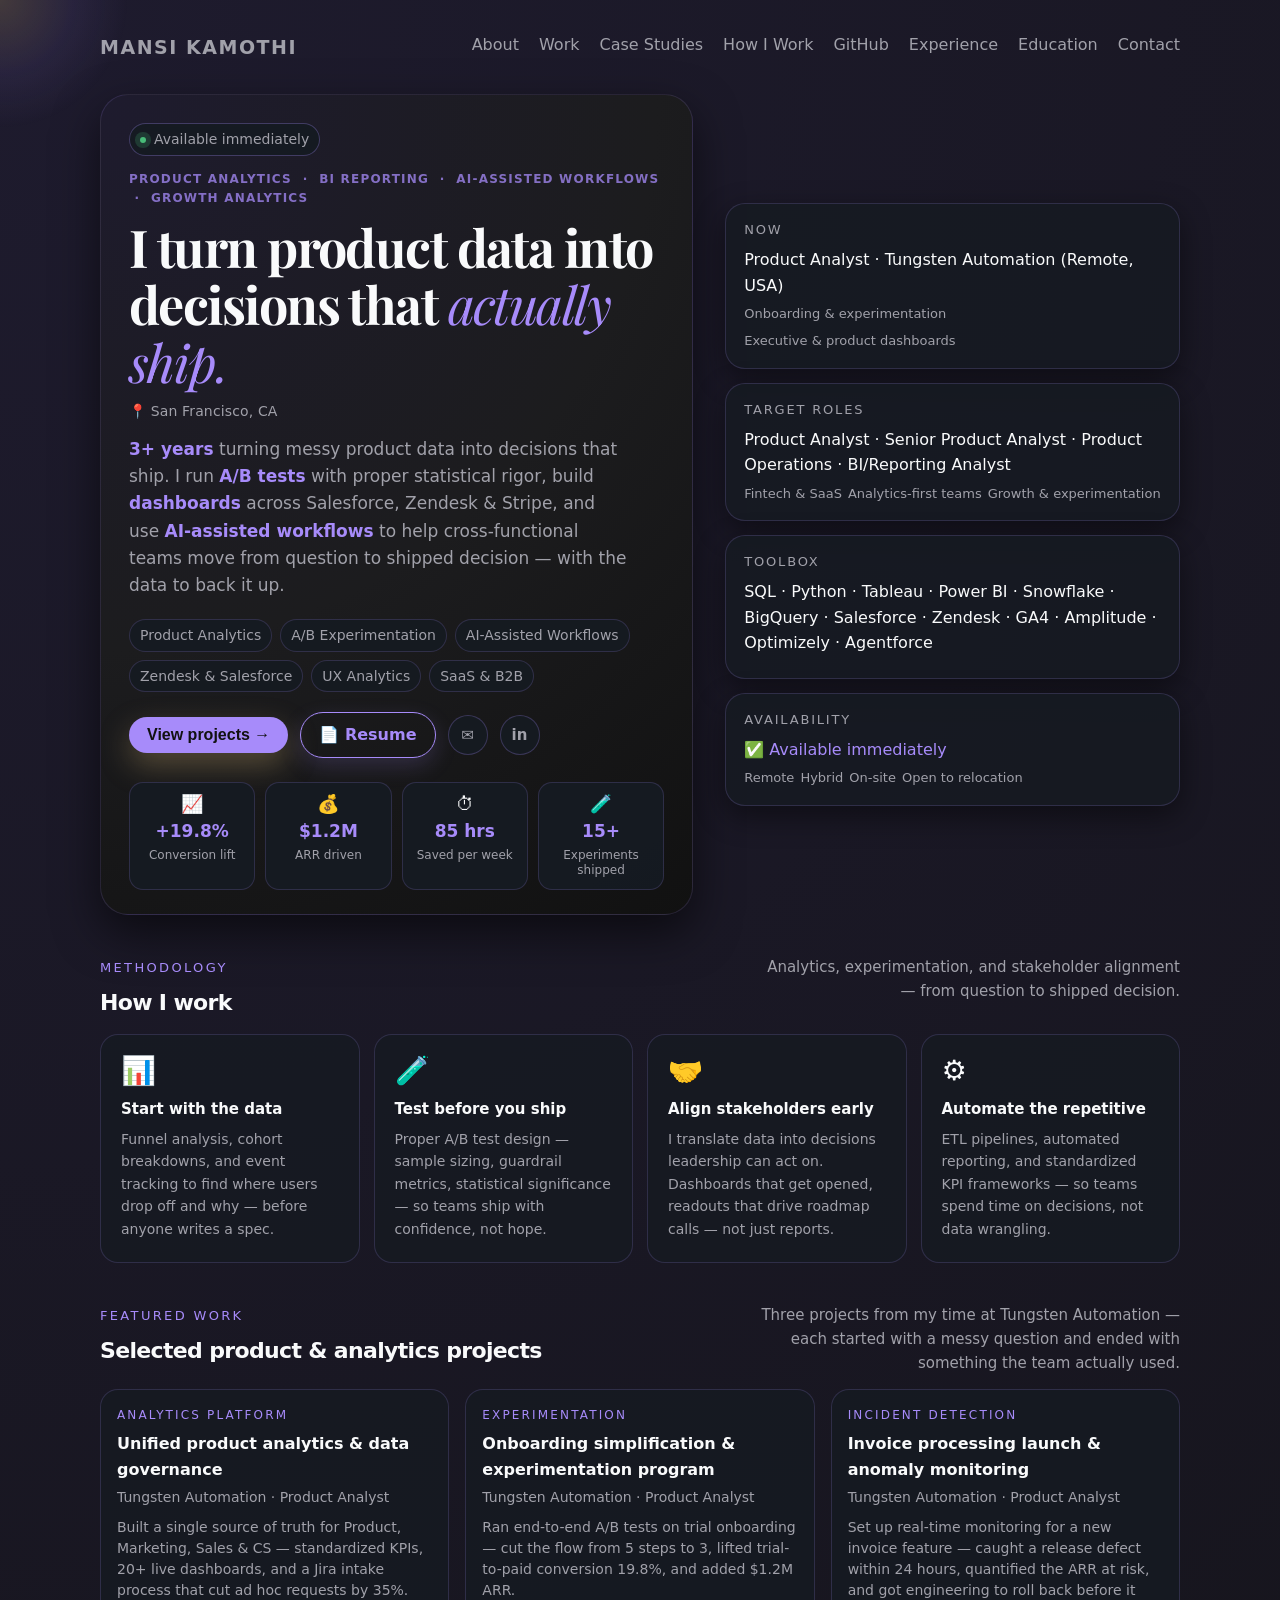
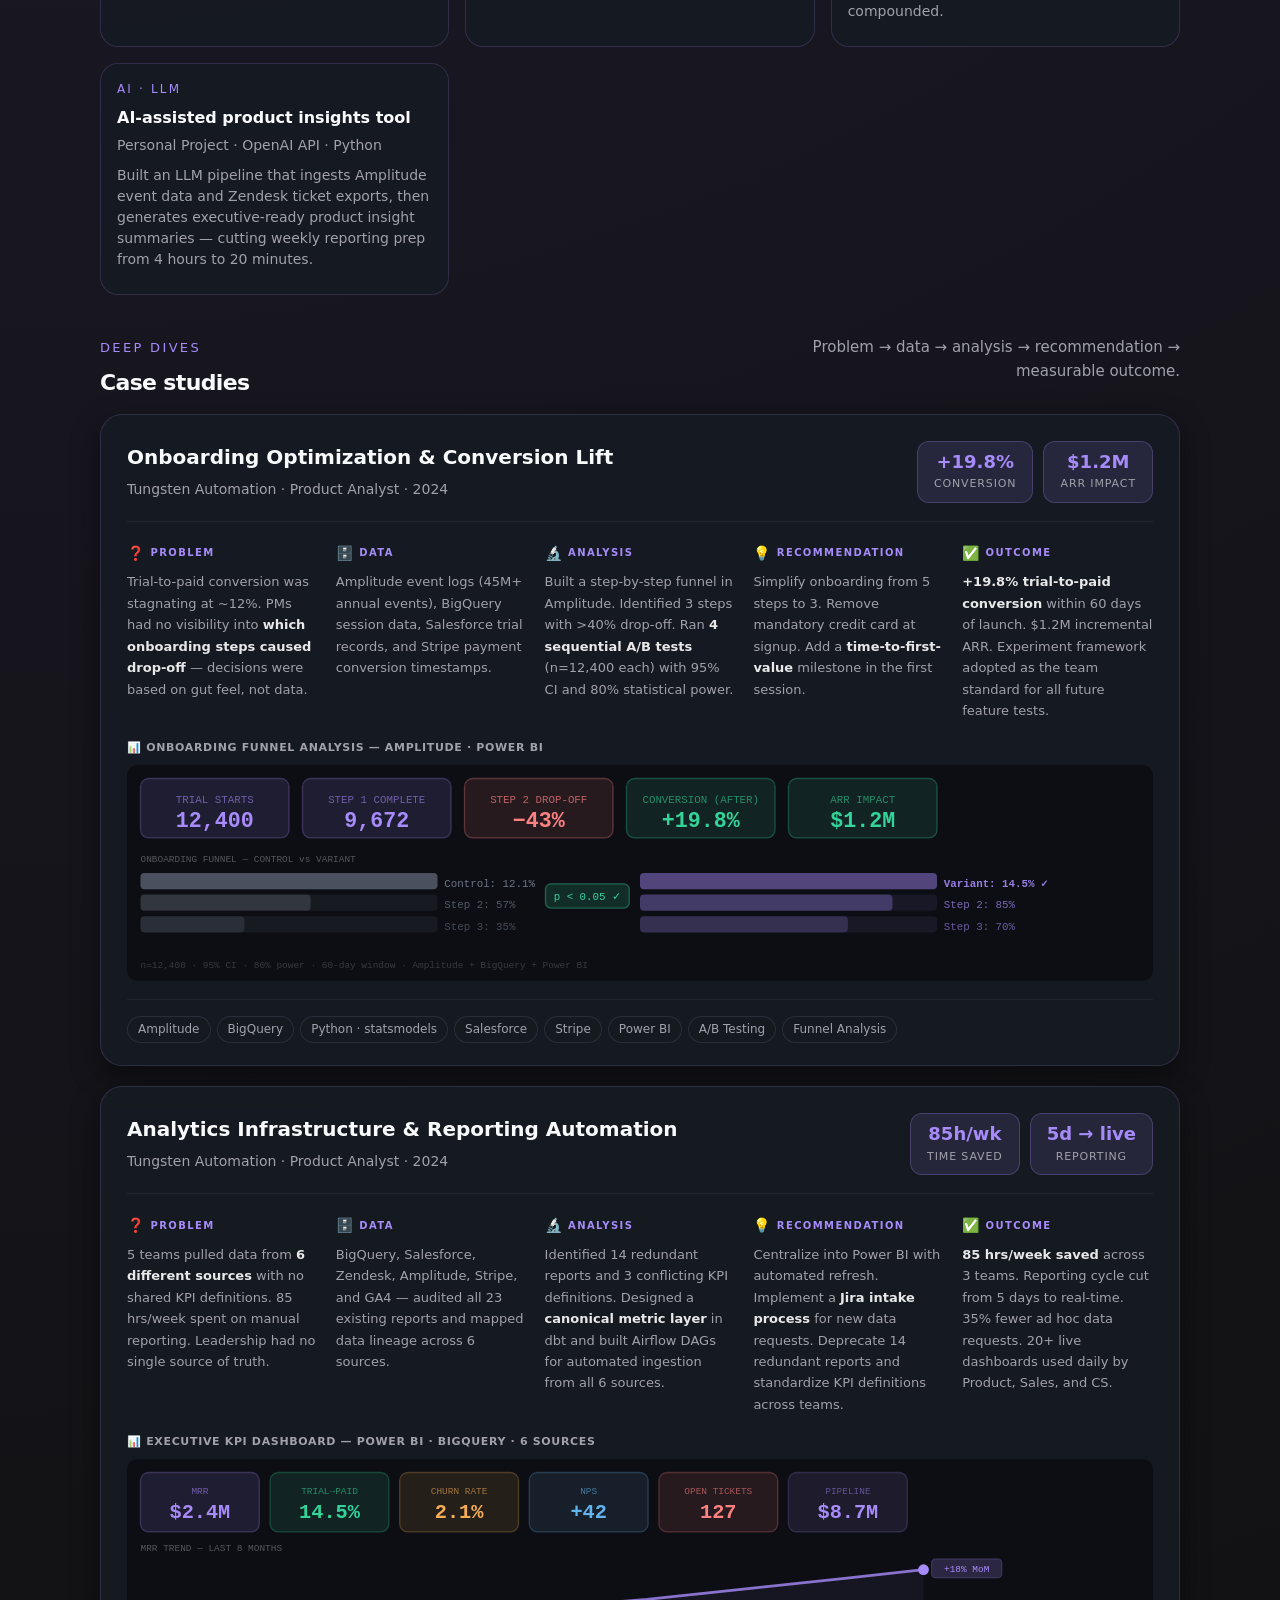
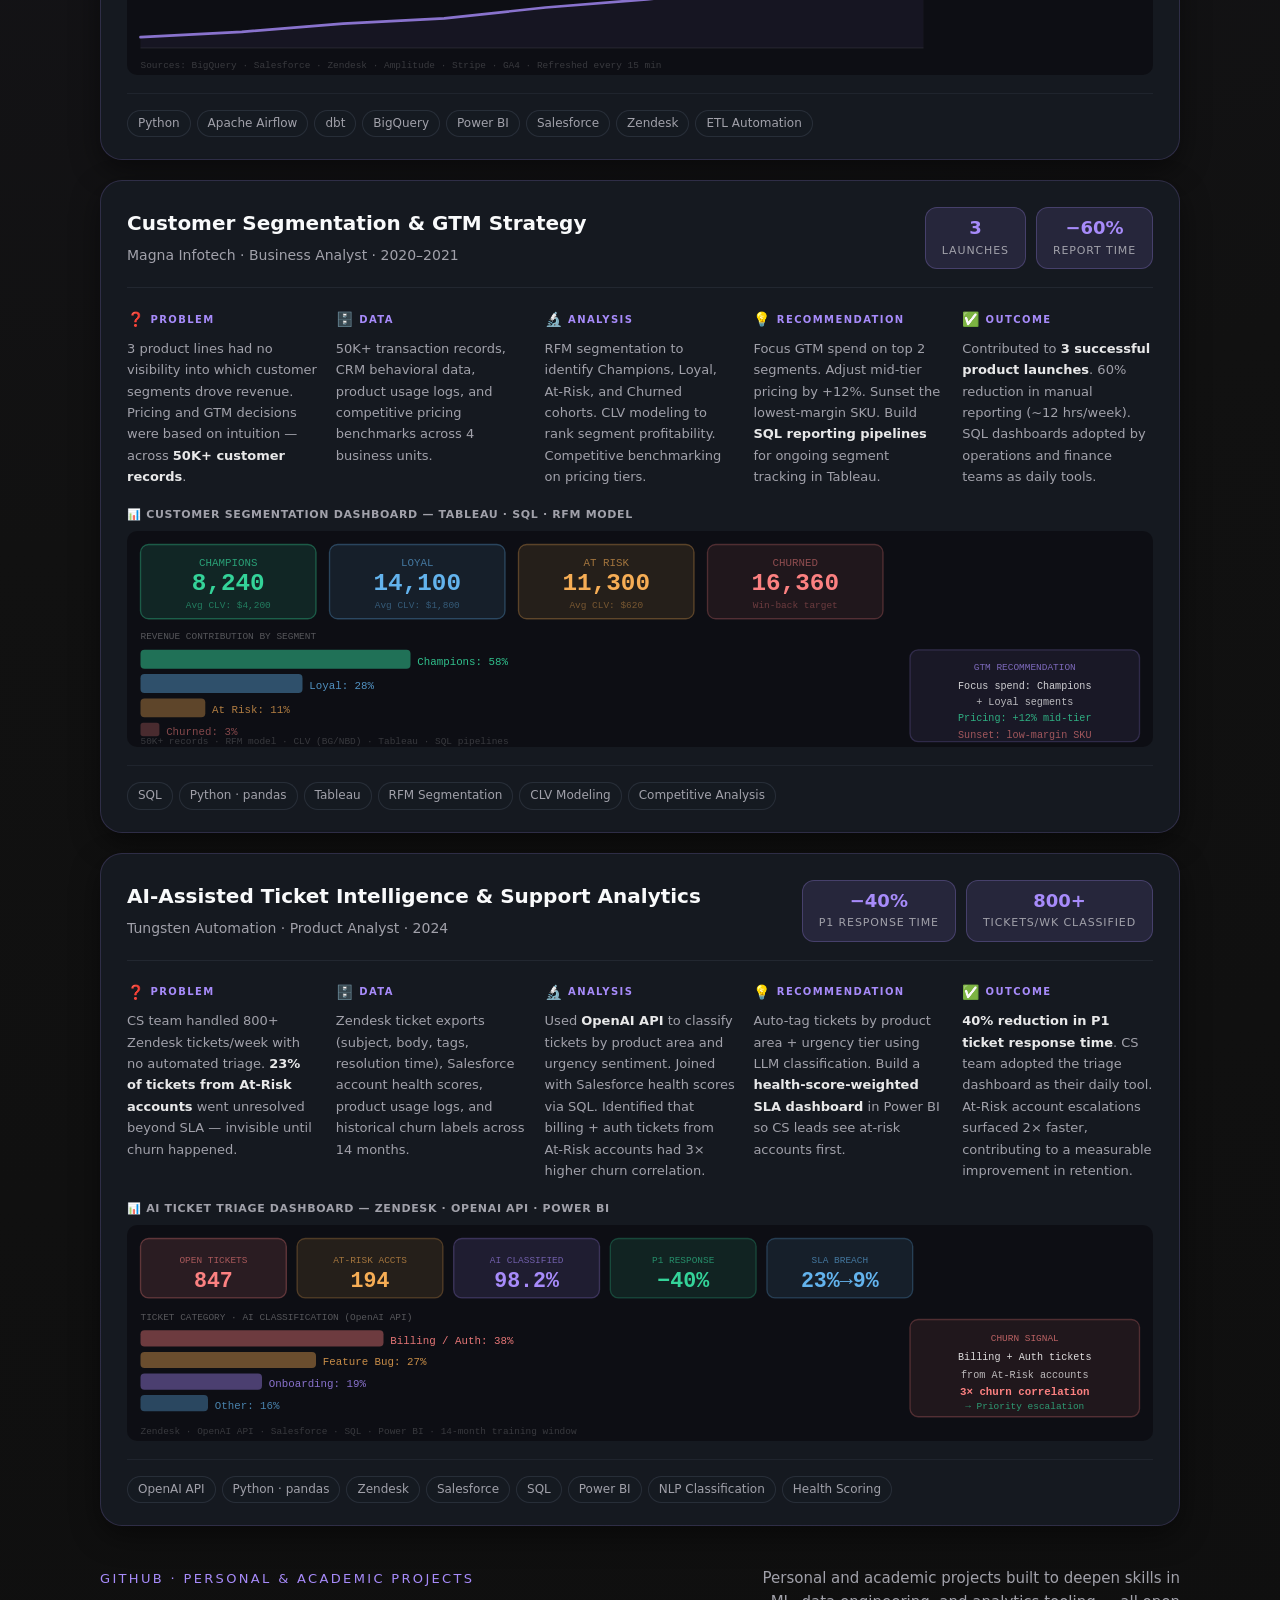
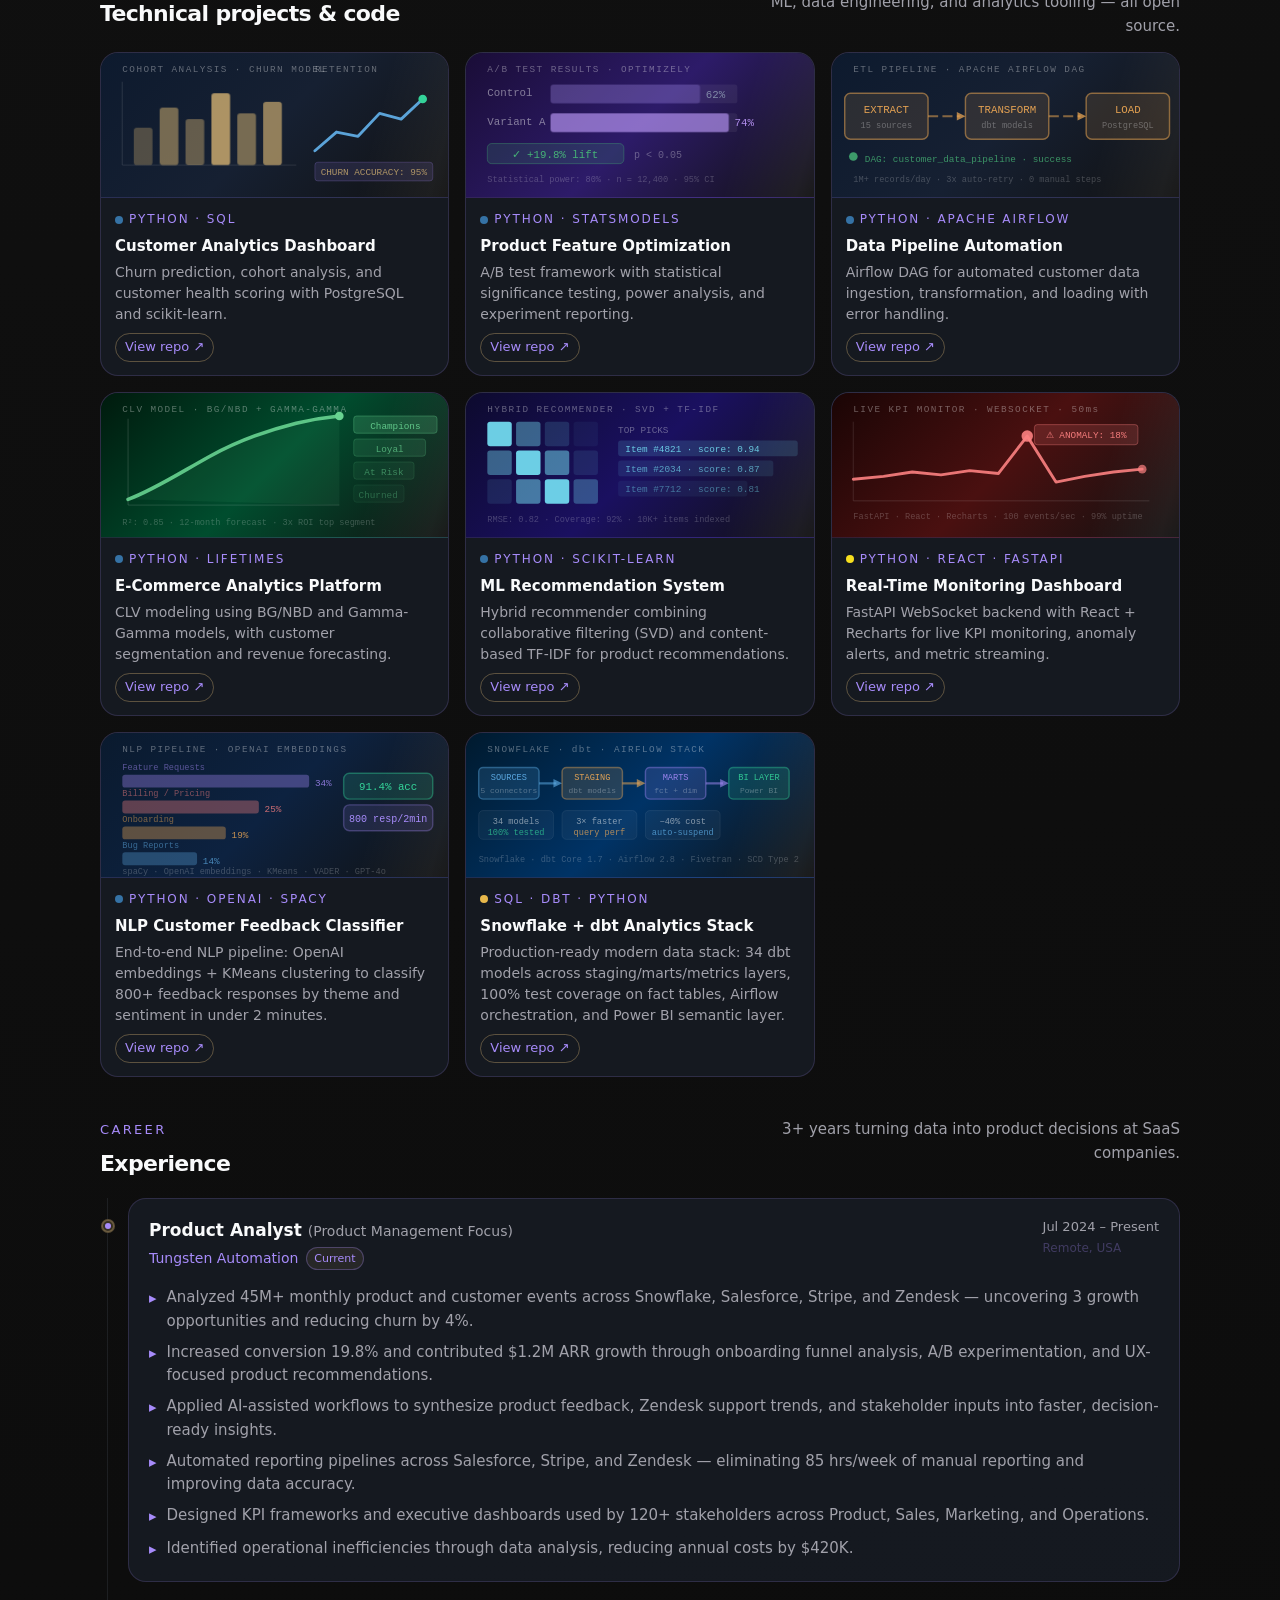
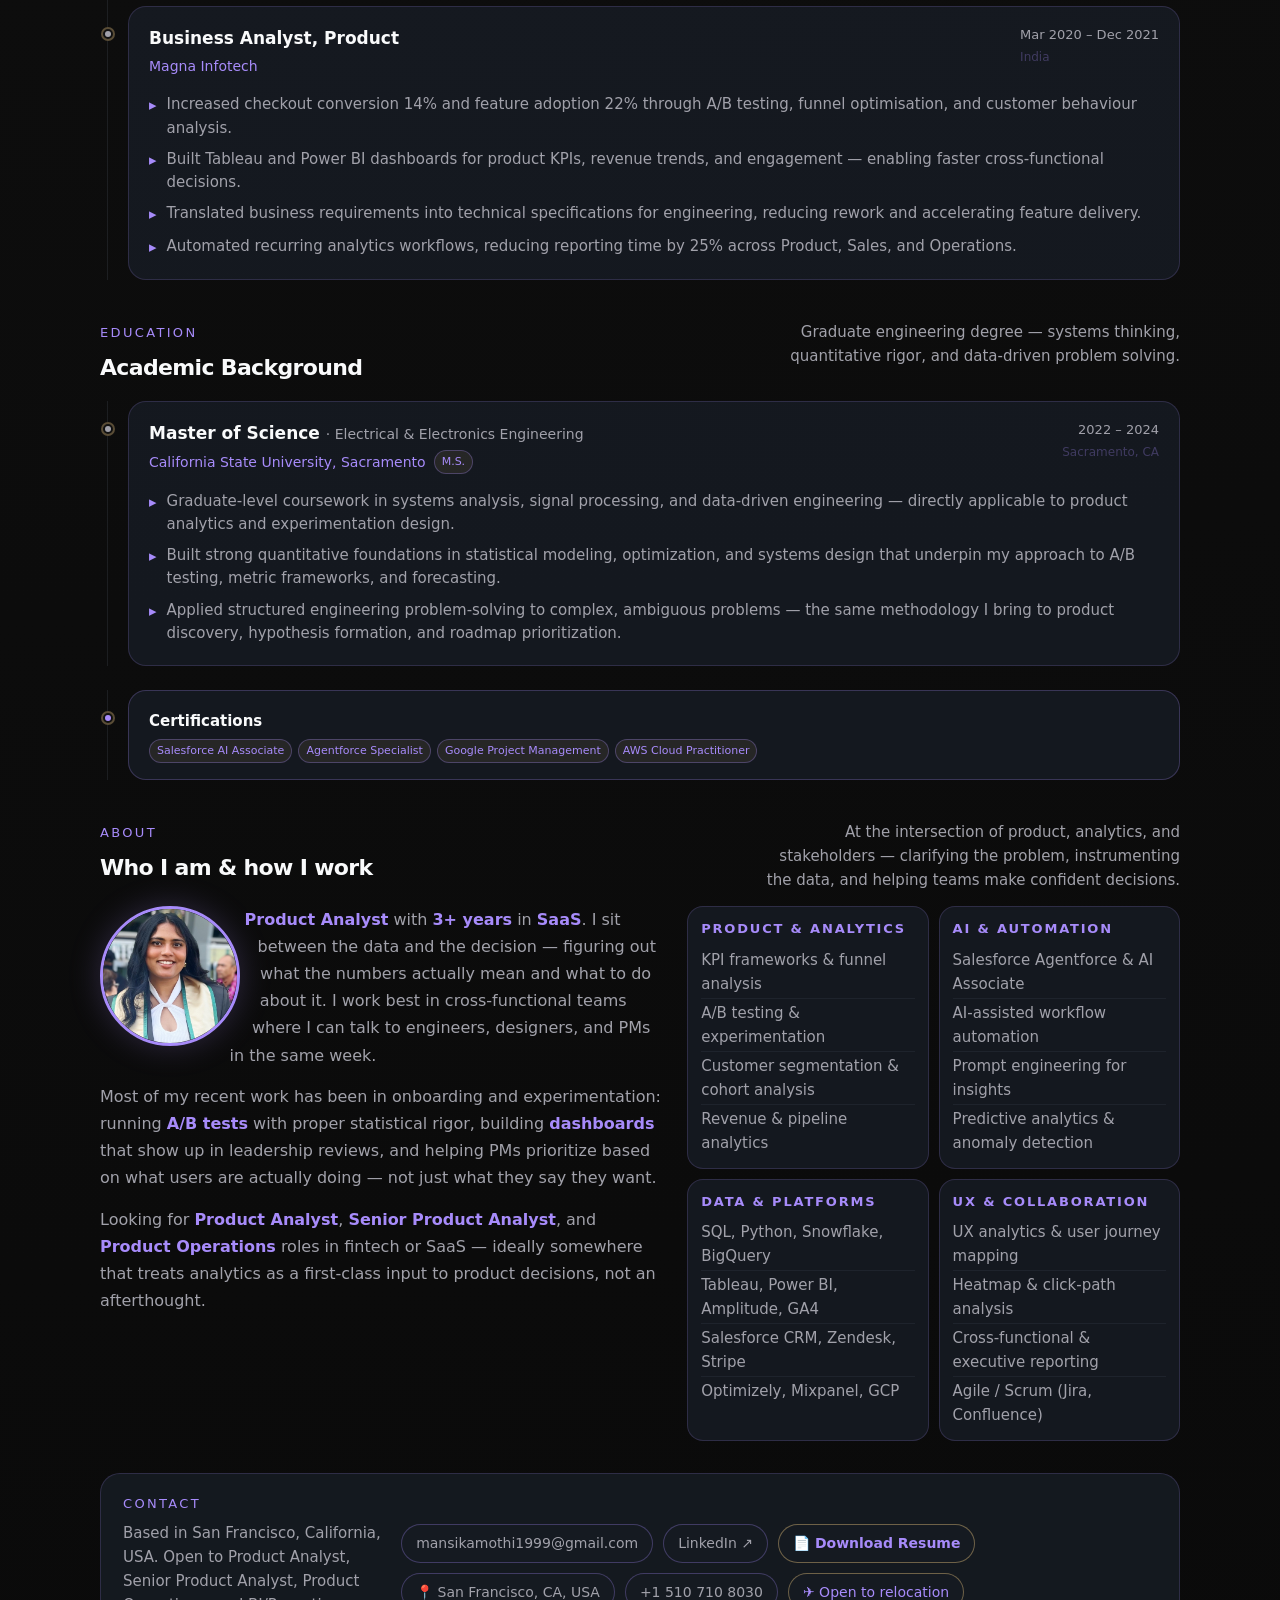
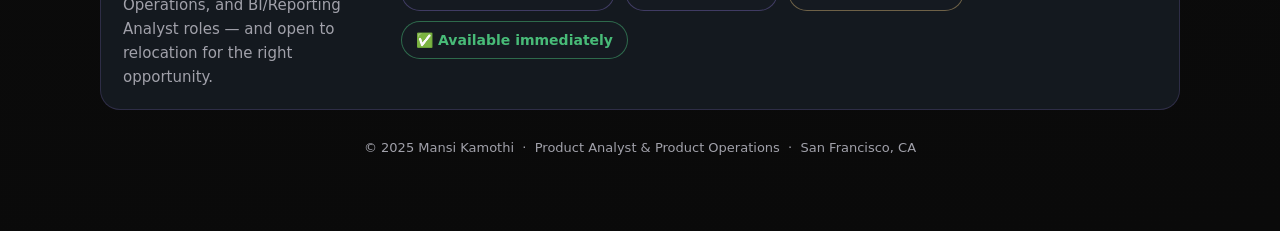
==== commit 65dd36bb: "Add AI ticket intelligence case study, AI insights work card, NLP classifier + Snowflake/dbt GitHub " ====
--- a/index.html
+++ b/index.html
@@ -1110,6 +1110,22 @@
             <div class="project-mini-metric">
               <div class="project-mini-val">2→18%</div>
               <div class="project-mini-lbl">Error spike caught</div>
+            </div>
+          </div>
+        </a>
+        <a href="#" class="project-card fade-in" style="transition-delay:0.2s" onclick="openModal(event,'ai-insights')">
+          <div class="project-chip">AI · LLM</div>
+          <div class="project-title">AI-assisted product insights tool</div>
+          <div class="project-role">Personal Project &middot; OpenAI API · Python</div>
+          <div class="project-meta">Built an LLM pipeline that ingests Amplitude event data and Zendesk ticket exports, then generates executive-ready product insight summaries — cutting weekly reporting prep from 4 hours to 20 minutes.</div>
+          <div class="project-mini-metrics">
+            <div class="project-mini-metric">
+              <div class="project-mini-val">4h→20m</div>
+              <div class="project-mini-lbl">Reporting time</div>
+            </div>
+            <div class="project-mini-metric">
+              <div class="project-mini-val">GPT-4o</div>
+              <div class="project-mini-lbl">LLM backbone</div>
             </div>
           </div>
         </a>
@@ -1405,6 +1421,98 @@
           </div>
         </div>
 
+        <!-- Case Study 4: AI-Assisted Ticket Intelligence -->
+        <div class="cs-card fade-in" style="transition-delay:0.3s">
+          <div class="cs-card-header">
+            <div>
+              <div class="cs-card-title">AI-Assisted Ticket Intelligence &amp; Support Analytics</div>
+              <div class="cs-card-sub">Tungsten Automation &middot; Product Analyst &middot; 2024</div>
+            </div>
+            <div class="cs-card-metrics">
+              <div class="cs-metric">
+                <div class="cs-metric-val">−40%</div>
+                <div class="cs-metric-lbl">P1 response time</div>
+              </div>
+              <div class="cs-metric">
+                <div class="cs-metric-val">800+</div>
+                <div class="cs-metric-lbl">Tickets/wk classified</div>
+              </div>
+            </div>
+          </div>
+          <div class="cs-body">
+            <div class="cs-col">
+              <div class="cs-col-label"><span>❓</span> Problem</div>
+              <div class="cs-col-text">CS team handled 800+ Zendesk tickets/week with no automated triage. <strong>23% of tickets from At-Risk accounts</strong> went unresolved beyond SLA — invisible until churn happened.</div>
+            </div>
+            <div class="cs-col">
+              <div class="cs-col-label"><span>🗄️</span> Data</div>
+              <div class="cs-col-text">Zendesk ticket exports (subject, body, tags, resolution time), Salesforce account health scores, product usage logs, and historical churn labels across 14 months.</div>
+            </div>
+            <div class="cs-col">
+              <div class="cs-col-label"><span>🔬</span> Analysis</div>
+              <div class="cs-col-text">Used <strong>OpenAI API</strong> to classify tickets by product area and urgency sentiment. Joined with Salesforce health scores via SQL. Identified that billing + auth tickets from At-Risk accounts had 3× higher churn correlation.</div>
+            </div>
+            <div class="cs-col">
+              <div class="cs-col-label"><span>💡</span> Recommendation</div>
+              <div class="cs-col-text">Auto-tag tickets by product area + urgency tier using LLM classification. Build a <strong>health-score-weighted SLA dashboard</strong> in Power BI so CS leads see at-risk accounts first.</div>
+            </div>
+            <div class="cs-col">
+              <div class="cs-col-label"><span>✅</span> Outcome</div>
+              <div class="cs-col-text"><strong>40% reduction in P1 ticket response time</strong>. CS team adopted the triage dashboard as their daily tool. At-Risk account escalations surfaced 2× faster, contributing to a measurable improvement in retention.</div>
+            </div>
+          </div>
+          <!-- Dashboard mockup: AI ticket triage -->
+          <div class="cs-dashboard">
+            <div class="cs-dashboard-label">📊 AI ticket triage dashboard — Zendesk · OpenAI API · Power BI</div>
+            <svg viewBox="0 0 760 160" xmlns="http://www.w3.org/2000/svg" style="width:100%;display:block;border-radius:10px;background:rgba(10,10,15,0.7)">
+              <!-- KPI row -->
+              <rect x="10" y="10" width="108" height="44" rx="6" fill="rgba(252,129,129,0.12)" stroke="rgba(252,129,129,0.3)" stroke-width="1"/>
+              <text x="64" y="28" fill="rgba(252,129,129,0.6)" font-size="7" font-family="monospace" text-anchor="middle">OPEN TICKETS</text>
+              <text x="64" y="46" fill="#fc8181" font-size="16" font-weight="bold" font-family="monospace" text-anchor="middle">847</text>
+              <rect x="126" y="10" width="108" height="44" rx="6" fill="rgba(246,173,85,0.1)" stroke="rgba(246,173,85,0.25)" stroke-width="1"/>
+              <text x="180" y="28" fill="rgba(246,173,85,0.6)" font-size="7" font-family="monospace" text-anchor="middle">AT-RISK ACCTS</text>
+              <text x="180" y="46" fill="#f6ad55" font-size="16" font-weight="bold" font-family="monospace" text-anchor="middle">194</text>
+              <rect x="242" y="10" width="108" height="44" rx="6" fill="rgba(167,139,250,0.12)" stroke="rgba(167,139,250,0.25)" stroke-width="1"/>
+              <text x="296" y="28" fill="rgba(167,139,250,0.6)" font-size="7" font-family="monospace" text-anchor="middle">AI CLASSIFIED</text>
+              <text x="296" y="46" fill="#a78bfa" font-size="16" font-weight="bold" font-family="monospace" text-anchor="middle">98.2%</text>
+              <rect x="358" y="10" width="108" height="44" rx="6" fill="rgba(52,211,153,0.1)" stroke="rgba(52,211,153,0.25)" stroke-width="1"/>
+              <text x="412" y="28" fill="rgba(52,211,153,0.6)" font-size="7" font-family="monospace" text-anchor="middle">P1 RESPONSE</text>
+              <text x="412" y="46" fill="#34d399" font-size="16" font-weight="bold" font-family="monospace" text-anchor="middle">−40%</text>
+              <rect x="474" y="10" width="108" height="44" rx="6" fill="rgba(99,179,237,0.1)" stroke="rgba(99,179,237,0.25)" stroke-width="1"/>
+              <text x="528" y="28" fill="rgba(99,179,237,0.6)" font-size="7" font-family="monospace" text-anchor="middle">SLA BREACH</text>
+              <text x="528" y="46" fill="#63b3ed" font-size="16" font-weight="bold" font-family="monospace" text-anchor="middle">23%→9%</text>
+              <!-- Ticket category breakdown -->
+              <text x="10" y="70" fill="rgba(255,255,255,0.3)" font-size="7" font-family="monospace">TICKET CATEGORY · AI CLASSIFICATION (OpenAI API)</text>
+              <rect x="10" y="78" width="180" height="12" rx="3" fill="rgba(252,129,129,0.4)"/>
+              <text x="195" y="88" fill="rgba(252,129,129,0.9)" font-size="8" font-family="monospace">Billing / Auth: 38%</text>
+              <rect x="10" y="94" width="130" height="12" rx="3" fill="rgba(246,173,85,0.4)"/>
+              <text x="145" y="104" fill="rgba(246,173,85,0.8)" font-size="8" font-family="monospace">Feature Bug: 27%</text>
+              <rect x="10" y="110" width="90" height="12" rx="3" fill="rgba(167,139,250,0.4)"/>
+              <text x="105" y="120" fill="rgba(167,139,250,0.8)" font-size="8" font-family="monospace">Onboarding: 19%</text>
+              <rect x="10" y="126" width="50" height="12" rx="3" fill="rgba(99,179,237,0.35)"/>
+              <text x="65" y="136" fill="rgba(99,179,237,0.7)" font-size="8" font-family="monospace">Other: 16%</text>
+              <!-- Churn correlation badge -->
+              <rect x="580" y="70" width="170" height="72" rx="6" fill="rgba(252,129,129,0.08)" stroke="rgba(252,129,129,0.25)" stroke-width="1"/>
+              <text x="665" y="86" fill="rgba(252,129,129,0.7)" font-size="7" font-family="monospace" text-anchor="middle">CHURN SIGNAL</text>
+              <text x="665" y="100" fill="rgba(255,255,255,0.85)" font-size="7.5" font-family="monospace" text-anchor="middle">Billing + Auth tickets</text>
+              <text x="665" y="113" fill="rgba(255,255,255,0.7)" font-size="7.5" font-family="monospace" text-anchor="middle">from At-Risk accounts</text>
+              <text x="665" y="126" fill="#fc8181" font-size="8" font-weight="bold" font-family="monospace" text-anchor="middle">3× churn correlation</text>
+              <text x="665" y="136" fill="rgba(52,211,153,0.7)" font-size="7" font-family="monospace" text-anchor="middle">→ Priority escalation</text>
+              <text x="10" y="155" fill="rgba(255,255,255,0.18)" font-size="7" font-family="monospace">Zendesk · OpenAI API · Salesforce · SQL · Power BI · 14-month training window</text>
+            </svg>
+          </div>
+          <div class="cs-tools">
+            <span class="cs-tool-pill">OpenAI API</span>
+            <span class="cs-tool-pill">Python · pandas</span>
+            <span class="cs-tool-pill">Zendesk</span>
+            <span class="cs-tool-pill">Salesforce</span>
+            <span class="cs-tool-pill">SQL</span>
+            <span class="cs-tool-pill">Power BI</span>
+            <span class="cs-tool-pill">NLP Classification</span>
+            <span class="cs-tool-pill">Health Scoring</span>
+          </div>
+        </div>
+
       </div>
     </section>
 
@@ -1597,6 +1705,83 @@
             <div class="gh-lang"><span class="gh-dot-lang" style="background:#f7df1e"></span>Python · React · FastAPI</div>
             <div class="gh-title">Real-Time Monitoring Dashboard</div>
             <div class="gh-desc">FastAPI WebSocket backend with React + Recharts for live KPI monitoring, anomaly alerts, and metric streaming.</div>
+            <div class="gh-footer"><span class="gh-link">View repo &nearr;</span></div>
+          </div>
+        </a>
+
+        <a class="gh-card fade-in" href="https://github.com/mansikamothi03/nlp-feedback-classifier" target="_blank" rel="noreferrer" style="transition-delay:0.35s" onclick="openModal(event,'gh-nlp')">
+          <div class="gh-thumb" style="background:linear-gradient(135deg,#0a1a2e,#0d2240,#111111)">
+            <svg style="position:absolute;inset:0;width:100%;height:100%;z-index:2" viewBox="0 0 240 100" xmlns="http://www.w3.org/2000/svg">
+              <text x="14" y="13" fill="rgba(255,255,255,0.35)" font-size="6.5" font-family="monospace" letter-spacing="1">NLP PIPELINE · OPENAI EMBEDDINGS</text>
+              <!-- Theme bars -->
+              <text x="14" y="26" fill="rgba(167,139,250,0.5)" font-size="6" font-family="monospace">Feature Requests</text>
+              <rect x="14" y="29" width="130" height="9" rx="2" fill="rgba(167,139,250,0.35)"/>
+              <text x="148" y="37" fill="rgba(167,139,250,0.8)" font-size="6.5" font-family="monospace">34%</text>
+              <text x="14" y="44" fill="rgba(252,129,129,0.5)" font-size="6" font-family="monospace">Billing / Pricing</text>
+              <rect x="14" y="47" width="95" height="9" rx="2" fill="rgba(252,129,129,0.35)"/>
+              <text x="113" y="55" fill="rgba(252,129,129,0.8)" font-size="6.5" font-family="monospace">25%</text>
+              <text x="14" y="62" fill="rgba(246,173,85,0.5)" font-size="6" font-family="monospace">Onboarding</text>
+              <rect x="14" y="65" width="72" height="9" rx="2" fill="rgba(246,173,85,0.35)"/>
+              <text x="90" y="73" fill="rgba(246,173,85,0.8)" font-size="6.5" font-family="monospace">19%</text>
+              <text x="14" y="80" fill="rgba(99,179,237,0.5)" font-size="6" font-family="monospace">Bug Reports</text>
+              <rect x="14" y="83" width="52" height="9" rx="2" fill="rgba(99,179,237,0.3)"/>
+              <text x="70" y="91" fill="rgba(99,179,237,0.7)" font-size="6.5" font-family="monospace">14%</text>
+              <!-- Accuracy badge -->
+              <rect x="168" y="28" width="62" height="18" rx="4" fill="rgba(52,211,153,0.15)" stroke="rgba(52,211,153,0.4)" stroke-width="1"/>
+              <text x="199" y="40" fill="#34d399" font-size="7.5" font-family="monospace" text-anchor="middle">91.4% acc</text>
+              <rect x="168" y="50" width="62" height="18" rx="4" fill="rgba(167,139,250,0.12)" stroke="rgba(167,139,250,0.3)" stroke-width="1"/>
+              <text x="199" y="62" fill="#a78bfa" font-size="7" font-family="monospace" text-anchor="middle">800 resp/2min</text>
+              <text x="14" y="98" fill="rgba(255,255,255,0.22)" font-size="6" font-family="monospace">spaCy · OpenAI embeddings · KMeans · VADER · GPT-4o</text>
+            </svg>
+          </div>
+          <div class="gh-body">
+            <div class="gh-lang"><span class="gh-dot-lang" style="background:#3572A5"></span>Python · OpenAI · spaCy</div>
+            <div class="gh-title">NLP Customer Feedback Classifier</div>
+            <div class="gh-desc">End-to-end NLP pipeline: OpenAI embeddings + KMeans clustering to classify 800+ feedback responses by theme and sentiment in under 2 minutes.</div>
+            <div class="gh-footer"><span class="gh-link">View repo &nearr;</span></div>
+          </div>
+        </a>
+
+        <a class="gh-card fade-in" href="https://github.com/mansikamothi03/snowflake-dbt-analytics" target="_blank" rel="noreferrer" style="transition-delay:0.4s" onclick="openModal(event,'gh-snowflake')">
+          <div class="gh-thumb" style="background:linear-gradient(135deg,#001a2e,#003366,#111111)">
+            <svg style="position:absolute;inset:0;width:100%;height:100%;z-index:2" viewBox="0 0 240 100" xmlns="http://www.w3.org/2000/svg">
+              <text x="14" y="13" fill="rgba(255,255,255,0.35)" font-size="6.5" font-family="monospace" letter-spacing="1">SNOWFLAKE · dbt · AIRFLOW STACK</text>
+              <!-- Pipeline flow -->
+              <rect x="8" y="24" width="42" height="22" rx="3" fill="rgba(99,179,237,0.15)" stroke="rgba(99,179,237,0.4)" stroke-width="1"/>
+              <text x="29" y="33" fill="rgba(99,179,237,0.9)" font-size="6" font-family="monospace" text-anchor="middle">SOURCES</text>
+              <text x="29" y="42" fill="rgba(255,255,255,0.3)" font-size="5.5" font-family="monospace" text-anchor="middle">5 connectors</text>
+              <line x1="50" y1="35" x2="62" y2="35" stroke="rgba(99,179,237,0.5)" stroke-width="1.5"/>
+              <polygon points="60,32 66,35 60,38" fill="rgba(99,179,237,0.6)"/>
+              <rect x="66" y="24" width="42" height="22" rx="3" fill="rgba(246,173,85,0.15)" stroke="rgba(246,173,85,0.4)" stroke-width="1"/>
+              <text x="87" y="33" fill="rgba(246,173,85,0.9)" font-size="6" font-family="monospace" text-anchor="middle">STAGING</text>
+              <text x="87" y="42" fill="rgba(255,255,255,0.3)" font-size="5.5" font-family="monospace" text-anchor="middle">dbt models</text>
+              <line x1="108" y1="35" x2="120" y2="35" stroke="rgba(246,173,85,0.5)" stroke-width="1.5"/>
+              <polygon points="118,32 124,35 118,38" fill="rgba(246,173,85,0.6)"/>
+              <rect x="124" y="24" width="42" height="22" rx="3" fill="rgba(167,139,250,0.15)" stroke="rgba(167,139,250,0.4)" stroke-width="1"/>
+              <text x="145" y="33" fill="rgba(167,139,250,0.9)" font-size="6" font-family="monospace" text-anchor="middle">MARTS</text>
+              <text x="145" y="42" fill="rgba(255,255,255,0.3)" font-size="5.5" font-family="monospace" text-anchor="middle">fct + dim</text>
+              <line x1="166" y1="35" x2="178" y2="35" stroke="rgba(167,139,250,0.5)" stroke-width="1.5"/>
+              <polygon points="176,32 182,35 176,38" fill="rgba(167,139,250,0.6)"/>
+              <rect x="182" y="24" width="42" height="22" rx="3" fill="rgba(52,211,153,0.15)" stroke="rgba(52,211,153,0.4)" stroke-width="1"/>
+              <text x="203" y="33" fill="rgba(52,211,153,0.9)" font-size="6" font-family="monospace" text-anchor="middle">BI LAYER</text>
+              <text x="203" y="42" fill="rgba(255,255,255,0.3)" font-size="5.5" font-family="monospace" text-anchor="middle">Power BI</text>
+              <!-- Stats row -->
+              <rect x="8" y="54" width="52" height="20" rx="3" fill="rgba(255,255,255,0.04)" stroke="rgba(255,255,255,0.1)" stroke-width="0.5"/>
+              <text x="34" y="63" fill="rgba(255,255,255,0.5)" font-size="6" font-family="monospace" text-anchor="middle">34 models</text>
+              <text x="34" y="71" fill="rgba(52,211,153,0.7)" font-size="6" font-family="monospace" text-anchor="middle">100% tested</text>
+              <rect x="66" y="54" width="52" height="20" rx="3" fill="rgba(255,255,255,0.04)" stroke="rgba(255,255,255,0.1)" stroke-width="0.5"/>
+              <text x="92" y="63" fill="rgba(255,255,255,0.5)" font-size="6" font-family="monospace" text-anchor="middle">3× faster</text>
+              <text x="92" y="71" fill="rgba(246,173,85,0.7)" font-size="6" font-family="monospace" text-anchor="middle">query perf</text>
+              <rect x="124" y="54" width="52" height="20" rx="3" fill="rgba(255,255,255,0.04)" stroke="rgba(255,255,255,0.1)" stroke-width="0.5"/>
+              <text x="150" y="63" fill="rgba(255,255,255,0.5)" font-size="6" font-family="monospace" text-anchor="middle">−40% cost</text>
+              <text x="150" y="71" fill="rgba(99,179,237,0.7)" font-size="6" font-family="monospace" text-anchor="middle">auto-suspend</text>
+              <text x="8" y="90" fill="rgba(255,255,255,0.22)" font-size="6" font-family="monospace">Snowflake · dbt Core 1.7 · Airflow 2.8 · Fivetran · SCD Type 2</text>
+            </svg>
+          </div>
+          <div class="gh-body">
+            <div class="gh-lang"><span class="gh-dot-lang" style="background:#e8b84b"></span>SQL · dbt · Python</div>
+            <div class="gh-title">Snowflake + dbt Analytics Stack</div>
+            <div class="gh-desc">Production-ready modern data stack: 34 dbt models across staging/marts/metrics layers, 100% test coverage on fact tables, Airflow orchestration, and Power BI semantic layer.</div>
             <div class="gh-footer"><span class="gh-link">View repo &nearr;</span></div>
           </div>
         </a>
